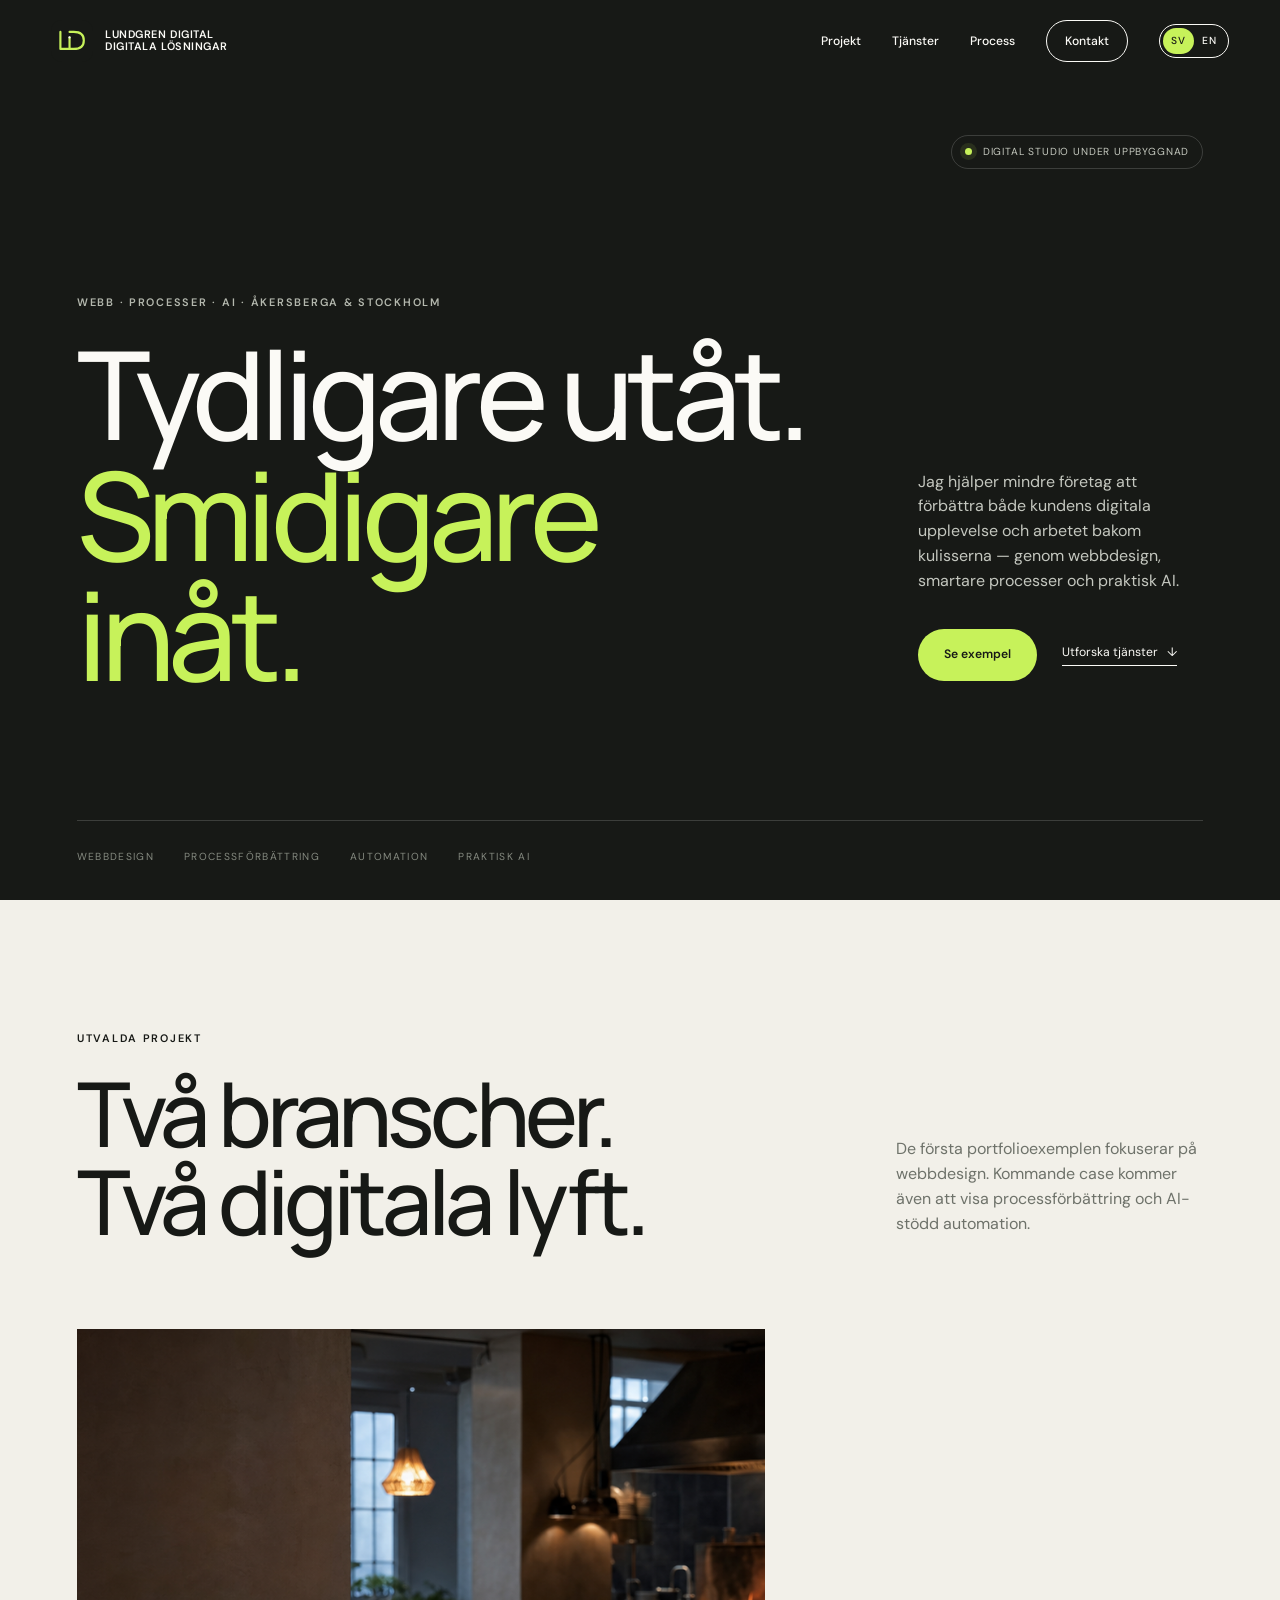
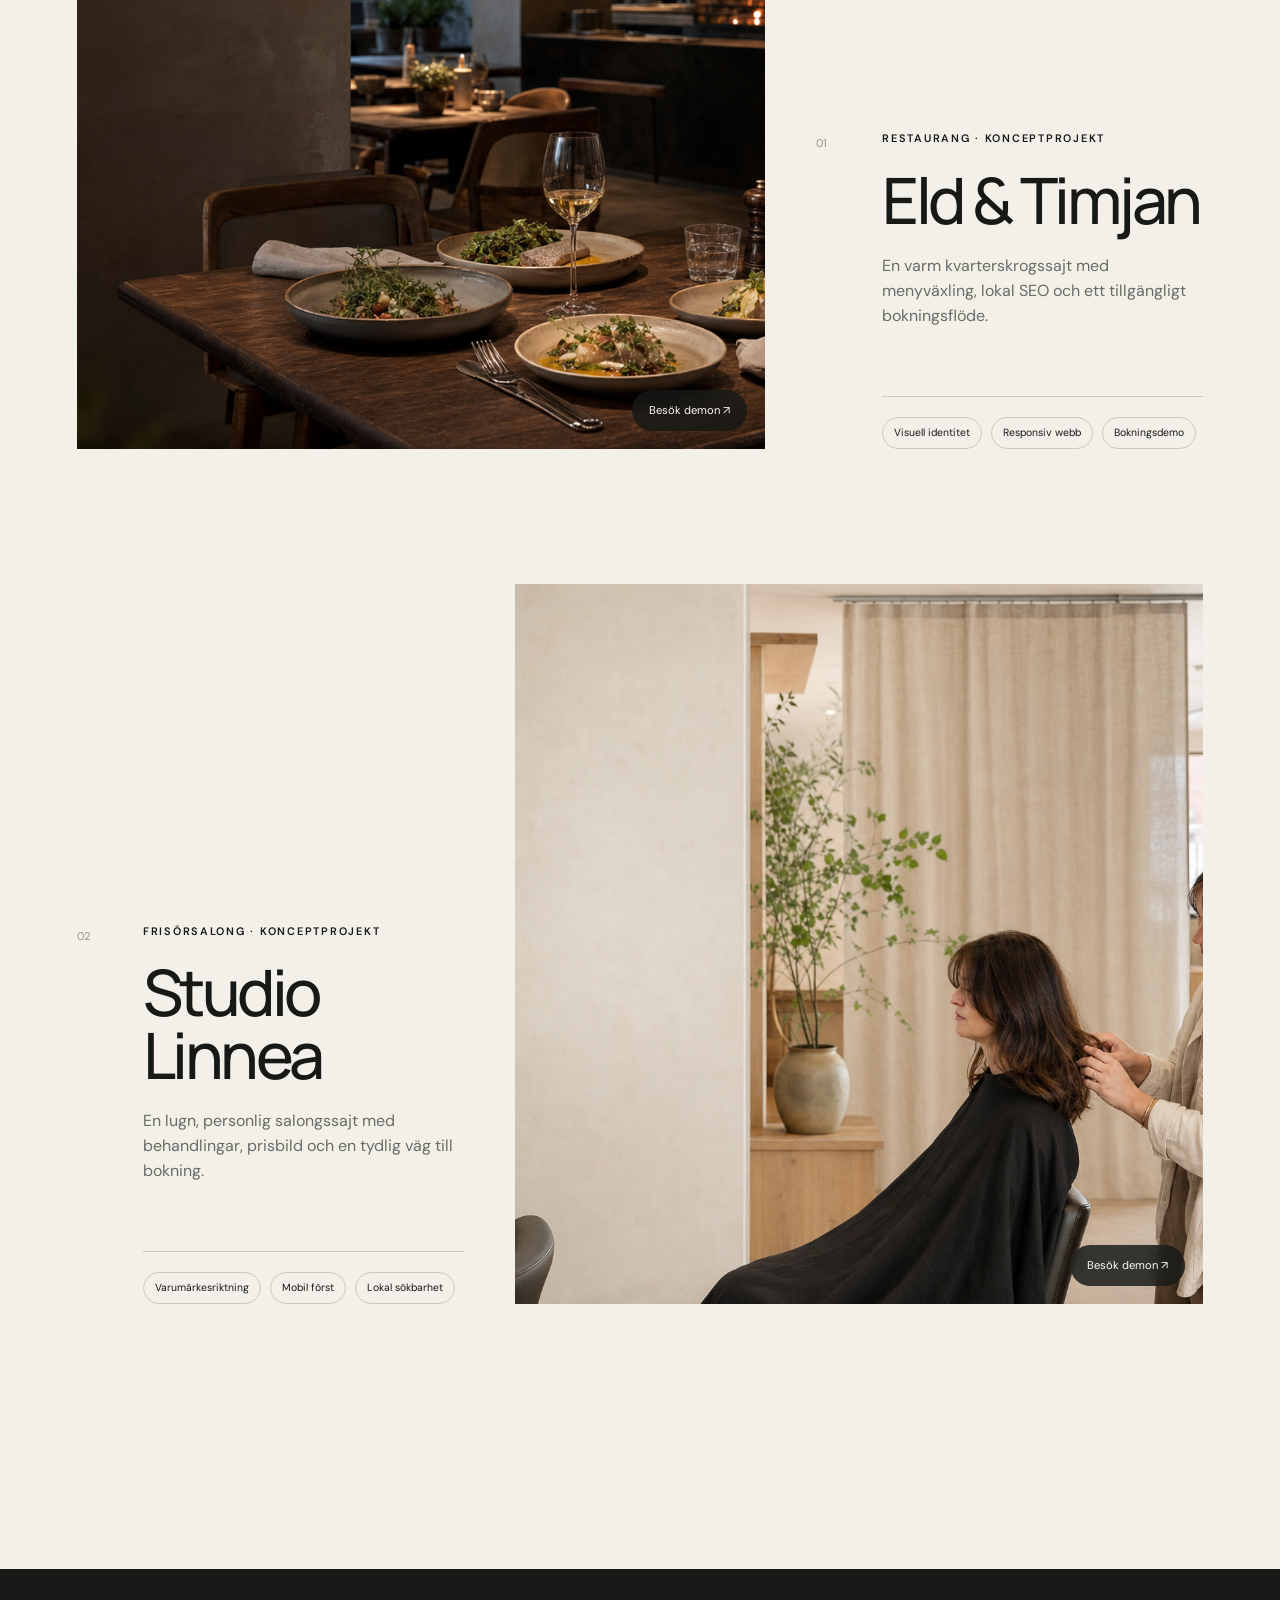
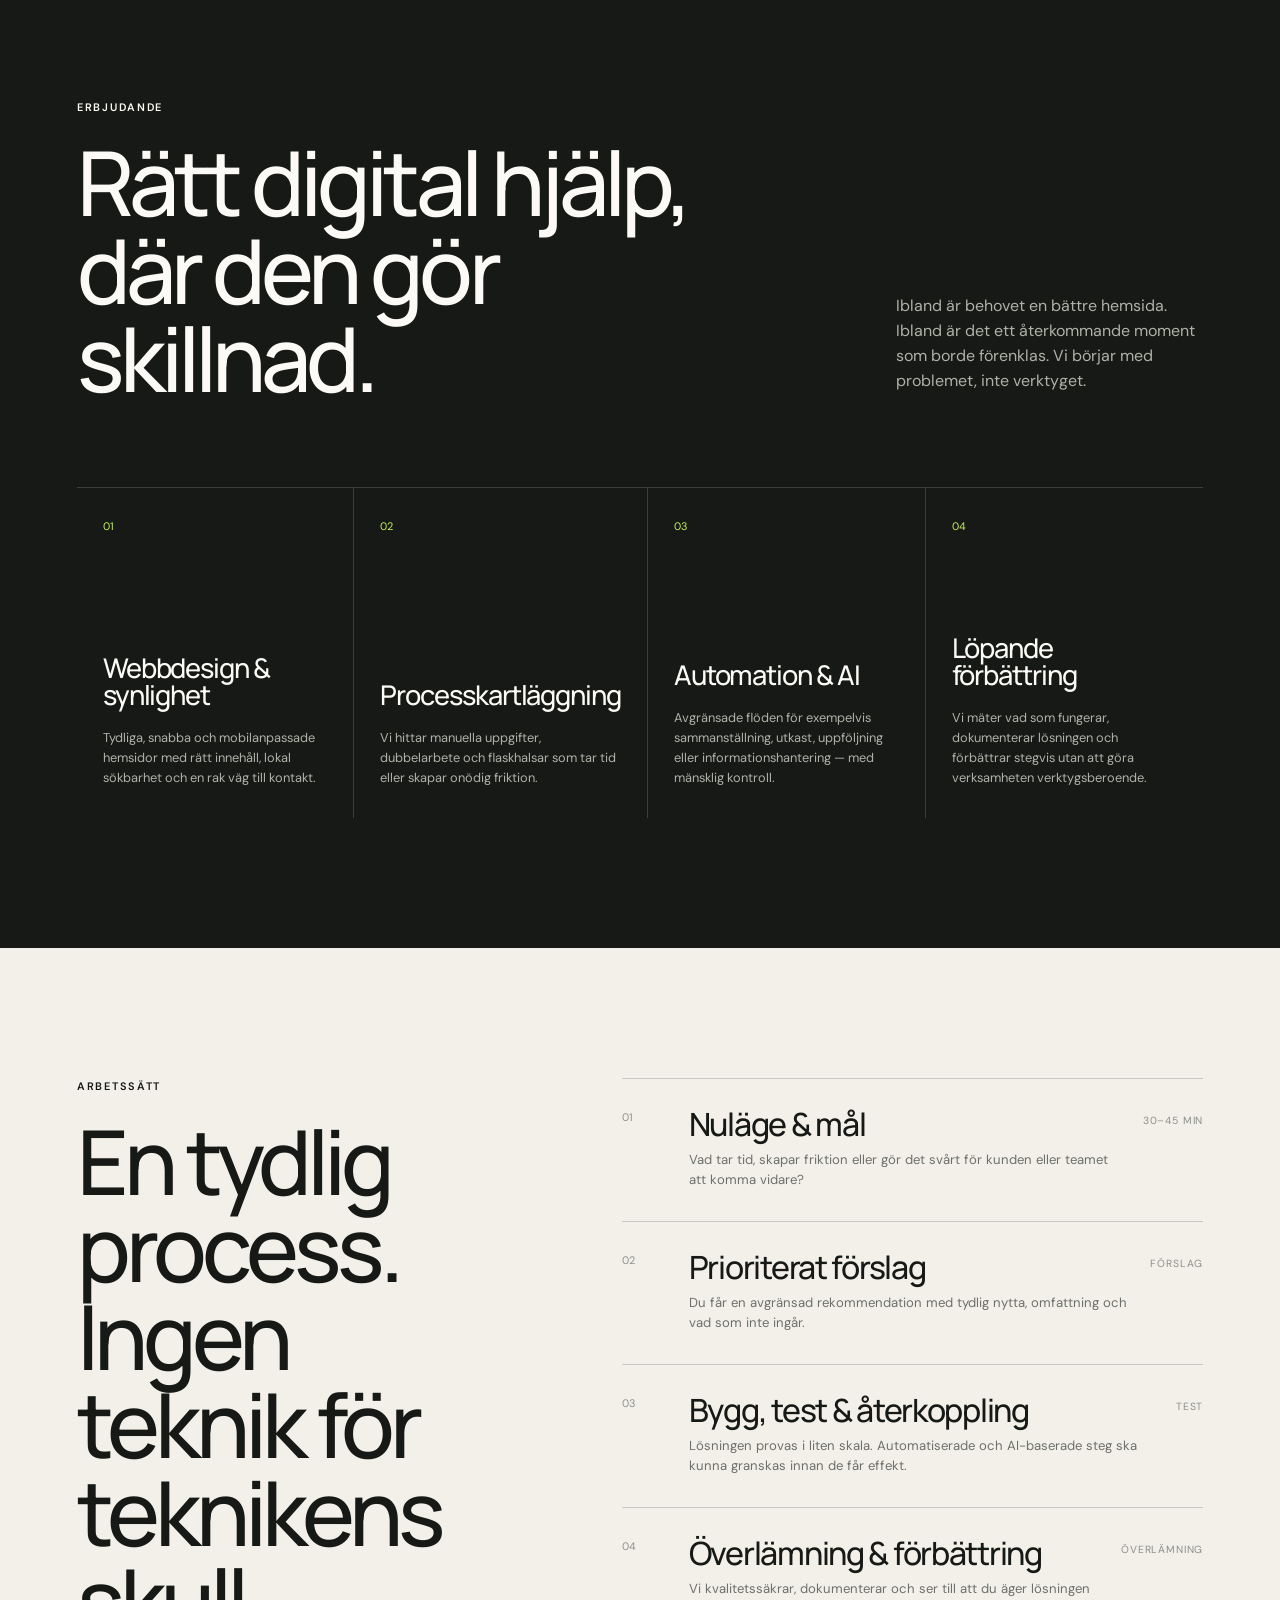
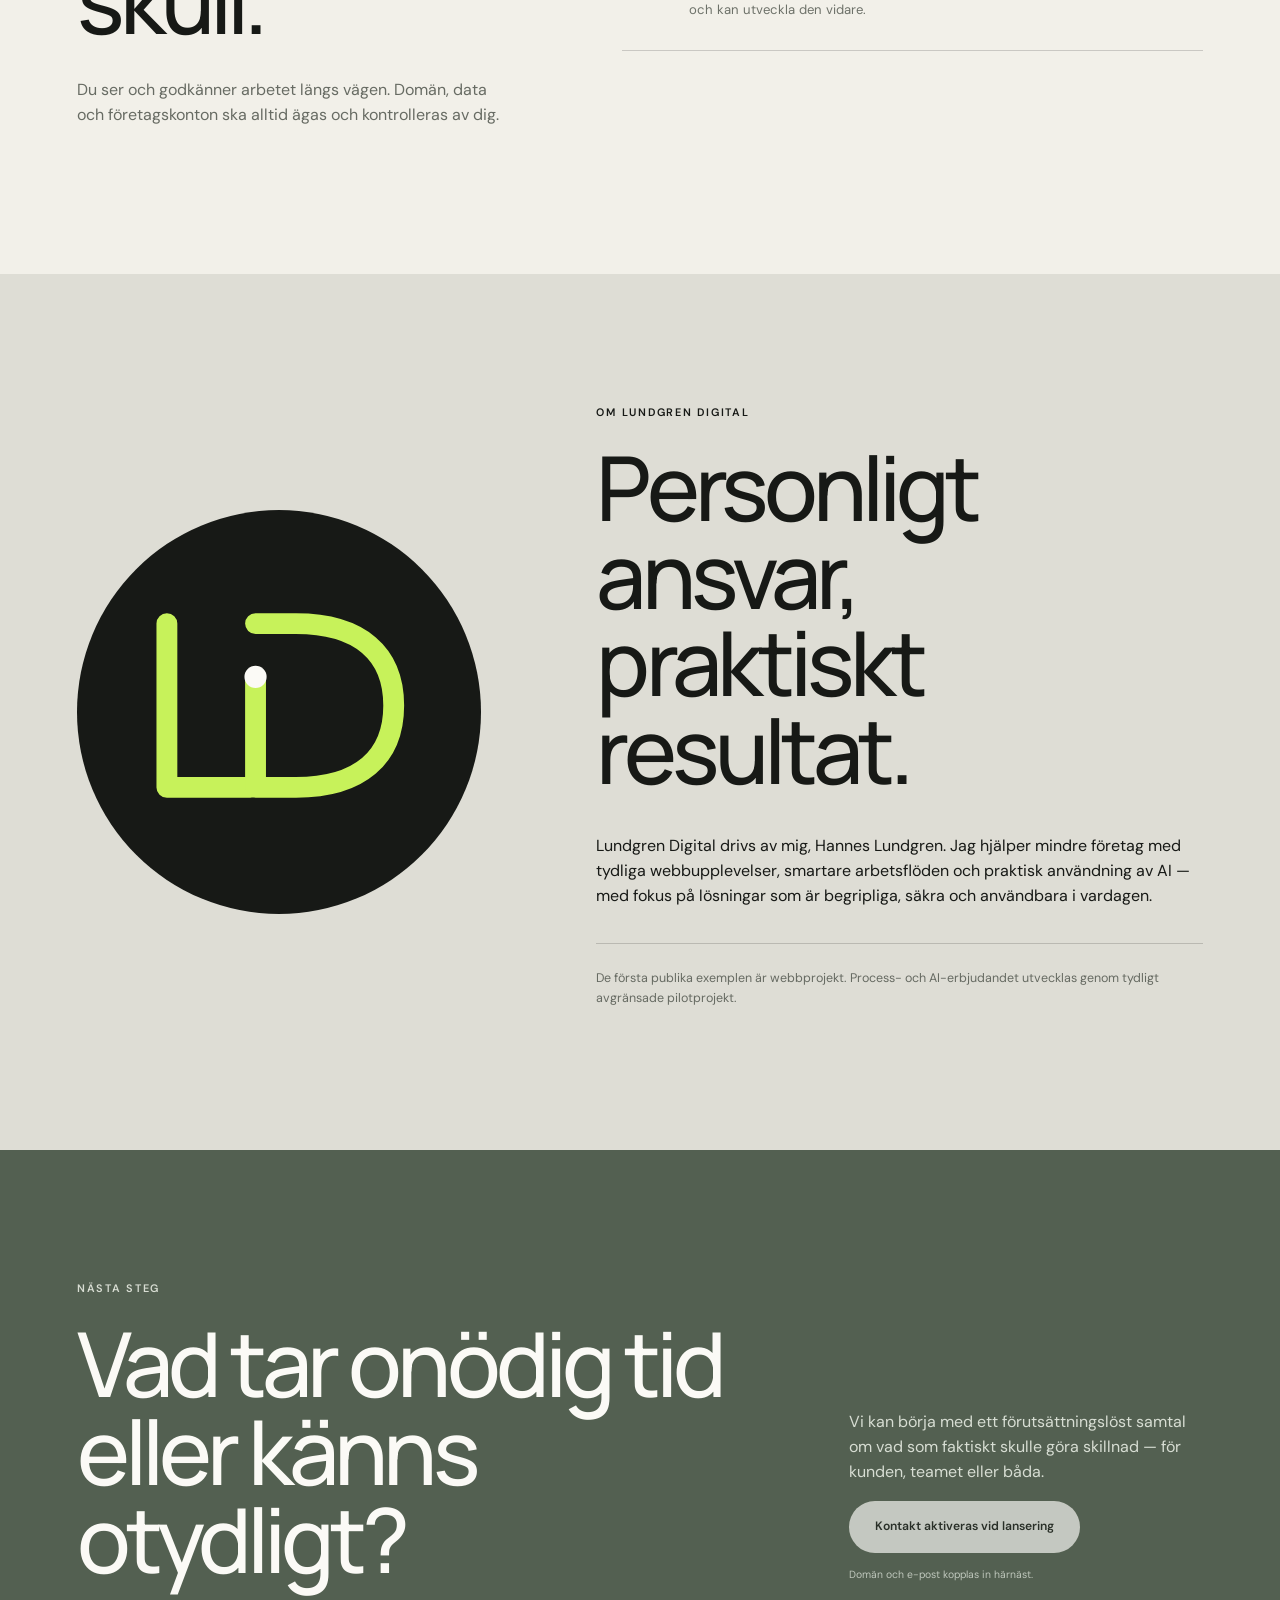
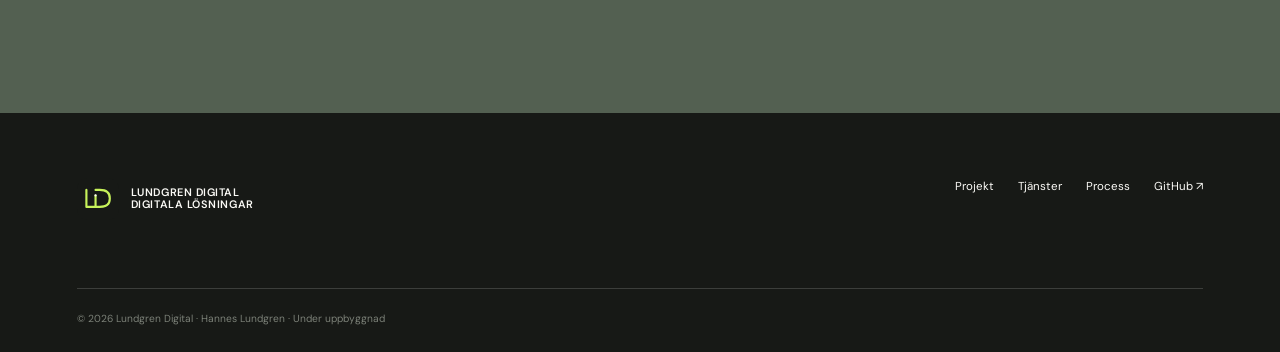
==== index.html @ 5ad7948a "Prepare portfolio for lundgrendigital.se" ====
<!doctype html>
<html lang="sv">
  <head>
    <meta charset="UTF-8" />
    <meta name="viewport" content="width=device-width, initial-scale=1.0" />
    <meta name="description" content="Lundgren Digital hjälper mindre företag med webbdesign, smartare processer och praktisk AI-automation." />
    <meta name="robots" content="noindex, nofollow" />
    <meta name="theme-color" content="#171916" />
    <meta property="og:title" content="Lundgren Digital — Webb, processer och AI" />
    <meta property="og:description" content="Webbdesign, processförbättring och praktisk AI-automation för mindre företag." />
    <meta property="og:type" content="website" />
    <meta property="og:locale" content="sv_SE" />
    <meta property="og:url" content="https://lundgrendigital.se/" />
    <link rel="canonical" href="https://lundgrendigital.se/" />
    <link rel="alternate" hreflang="sv" href="https://lundgrendigital.se/" />
    <link rel="alternate" hreflang="en" href="https://lundgrendigital.se/en/" />
    <link rel="alternate" hreflang="x-default" href="https://lundgrendigital.se/" />
    <title>Lundgren Digital — Webb, processer och AI</title>
    <link rel="icon" href="favicon.svg" type="image/svg+xml" />
    <link rel="preconnect" href="https://fonts.googleapis.com" />
    <link rel="preconnect" href="https://fonts.gstatic.com" crossorigin />
    <link href="https://fonts.googleapis.com/css2?family=DM+Sans:wght@400;500;600&family=Manrope:wght@400;500;600&display=swap" rel="stylesheet" />
    <script>document.documentElement.classList.add("js");</script>
    <link rel="stylesheet" href="styles.css" />
  </head>
  <body>
    <a class="skip-link" href="#main">Hoppa till innehåll</a>
    <header class="site-header" id="site-header">
      <a class="brand" href="#top" aria-label="Lundgren Digital, startsida"><img class="brand-mark" src="brand/final/loop-mark-badge.svg" width="42" height="42" alt="" /><span>Lundgren Digital<br />Digitala lösningar</span></a>
      <button class="nav-toggle" type="button" aria-expanded="false" aria-controls="site-nav" data-label-open="Öppna meny" data-label-close="Stäng meny"><span></span><span></span><b class="sr-only">Öppna meny</b></button>
      <nav id="site-nav" aria-label="Huvudmeny">
        <a href="#projekt">Projekt</a>
        <a href="#tjanster">Tjänster</a>
        <a href="#process">Process</a>
        <a class="nav-contact" href="#kontakt">Kontakt</a>
        <div class="lang-switch" aria-label="Välj språk"><a href="./" lang="sv" aria-current="page">SV</a><a href="en/" lang="en">EN</a></div>
      </nav>
    </header>

    <main id="main">
      <section class="hero" id="top">
        <div class="hero-status reveal"><span></span> Digital studio under uppbyggnad</div>
        <div class="hero-grid">
          <div class="hero-copy reveal">
            <p class="eyebrow">Webb · Processer · AI · Åkersberga & Stockholm</p>
            <h1>Tydligare utåt. <em>Smidigare inåt.</em></h1>
          </div>
          <div class="hero-side">
            <p>Jag hjälper mindre företag att förbättra både kundens digitala upplevelse och arbetet bakom kulisserna — genom webbdesign, smartare processer och praktisk AI.</p>
            <div><a class="button button-accent" href="#projekt">Se exempel</a><a class="text-link" href="#tjanster">Utforska tjänster <span>↓</span></a></div>
          </div>
        </div>
        <div class="hero-footer reveal"><span>Webbdesign</span><span>Processförbättring</span><span>Automation</span><span>Praktisk AI</span></div>
      </section>

      <section class="projects section" id="projekt">
        <div class="section-heading reveal">
          <div><p class="eyebrow">Utvalda projekt</p><h2>Två branscher.<br />Två digitala lyft.</h2></div>
          <p>De första portfolioexemplen fokuserar på webbdesign. Kommande case kommer även att visa processförbättring och AI-stödd automation.</p>
        </div>

        <article class="project project-featured reveal">
          <a class="project-image" href="https://hannestlundgren-dotcom.github.io/eld-och-timjan-demo/" target="_blank" rel="noreferrer" aria-label="Öppna Eld och Timjan i ny flik">
            <img src="assets/eld-och-timjan.png" width="1774" height="887" alt="Förstasidan för restaurangkonceptet Eld och Timjan" />
            <span>Besök demon ↗</span>
          </a>
          <div class="project-info">
            <span class="project-number">01</span>
            <div><p class="eyebrow">Restaurang · Konceptprojekt</p><h3>Eld & Timjan</h3><p>En varm kvarterskrogssajt med menyväxling, lokal SEO och ett tillgängligt bokningsflöde.</p></div>
            <ul><li>Visuell identitet</li><li>Responsiv webb</li><li>Bokningsdemo</li></ul>
          </div>
        </article>

        <article class="project reveal">
          <div class="project-info">
            <span class="project-number">02</span>
            <div><p class="eyebrow">Frisörsalong · Konceptprojekt</p><h3>Studio Linnea</h3><p>En lugn, personlig salongssajt med behandlingar, prisbild och en tydlig väg till bokning.</p></div>
            <ul><li>Varumärkesriktning</li><li>Mobil först</li><li>Lokal sökbarhet</li></ul>
          </div>
          <a class="project-image" href="https://hannestlundgren-dotcom.github.io/studio-linnea-demo/" target="_blank" rel="noreferrer" aria-label="Öppna Studio Linnea i ny flik">
            <img src="assets/studio-linnea.png" width="1536" height="1024" alt="Förstasidan för salongskonceptet Studio Linnea" />
            <span>Besök demon ↗</span>
          </a>
        </article>
      </section>

      <section class="services section" id="tjanster">
        <div class="section-heading light reveal">
          <div><p class="eyebrow">Erbjudande</p><h2>Rätt digital hjälp,<br />där den gör skillnad.</h2></div>
          <p>Ibland är behovet en bättre hemsida. Ibland är det ett återkommande moment som borde förenklas. Vi börjar med problemet, inte verktyget.</p>
        </div>
        <div class="service-grid">
          <article class="reveal"><span>01</span><h3>Webbdesign & synlighet</h3><p>Tydliga, snabba och mobilanpassade hemsidor med rätt innehåll, lokal sökbarhet och en rak väg till kontakt.</p></article>
          <article class="reveal"><span>02</span><h3>Processkartläggning</h3><p>Vi hittar manuella uppgifter, dubbelarbete och flaskhalsar som tar tid eller skapar onödig friktion.</p></article>
          <article class="reveal"><span>03</span><h3>Automation & AI</h3><p>Avgränsade flöden för exempelvis sammanställning, utkast, uppföljning eller informationshantering — med mänsklig kontroll.</p></article>
          <article class="reveal"><span>04</span><h3>Löpande förbättring</h3><p>Vi mäter vad som fungerar, dokumenterar lösningen och förbättrar stegvis utan att göra verksamheten verktygsberoende.</p></article>
        </div>
      </section>

      <section class="process section" id="process">
        <div class="process-intro reveal"><p class="eyebrow">Arbetssätt</p><h2>En tydlig process.<br />Ingen teknik för teknikens skull.</h2><p>Du ser och godkänner arbetet längs vägen. Domän, data och företagskonton ska alltid ägas och kontrolleras av dig.</p></div>
        <ol class="process-list">
          <li class="reveal"><span>01</span><div><h3>Nuläge & mål</h3><p>Vad tar tid, skapar friktion eller gör det svårt för kunden eller teamet att komma vidare?</p></div><small>30–45 min</small></li>
          <li class="reveal"><span>02</span><div><h3>Prioriterat förslag</h3><p>Du får en avgränsad rekommendation med tydlig nytta, omfattning och vad som inte ingår.</p></div><small>Förslag</small></li>
          <li class="reveal"><span>03</span><div><h3>Bygg, test & återkoppling</h3><p>Lösningen provas i liten skala. Automatiserade och AI-baserade steg ska kunna granskas innan de får effekt.</p></div><small>Test</small></li>
          <li class="reveal"><span>04</span><div><h3>Överlämning & förbättring</h3><p>Vi kvalitetssäkrar, dokumenterar och ser till att du äger lösningen och kan utveckla den vidare.</p></div><small>Överlämning</small></li>
        </ol>
      </section>

      <section class="about section">
        <div class="about-mark reveal" aria-hidden="true"><img src="brand/final/loop-mark-light.svg" alt="" /></div>
        <div class="about-copy reveal"><p class="eyebrow">Om Lundgren Digital</p><h2>Personligt ansvar,<br />praktiskt resultat.</h2><p>Lundgren Digital drivs av mig, Hannes Lundgren. Jag hjälper mindre företag med tydliga webbupplevelser, smartare arbetsflöden och praktisk användning av AI — med fokus på lösningar som är begripliga, säkra och användbara i vardagen.</p><p class="about-note">De första publika exemplen är webbprojekt. Process- och AI-erbjudandet utvecklas genom tydligt avgränsade pilotprojekt.</p></div>
      </section>

      <section class="contact section" id="kontakt">
        <p class="eyebrow reveal">Nästa steg</p>
        <div class="contact-grid reveal">
          <h2>Vad tar onödig tid<br />eller känns otydligt?</h2>
          <div><p>Vi kan börja med ett förutsättningslöst samtal om vad som faktiskt skulle göra skillnad — för kunden, teamet eller båda.</p><button class="button button-light" type="button" disabled>Kontakt aktiveras vid lansering</button><small>Domän och e-post kopplas in härnäst.</small></div>
        </div>
      </section>
    </main>

    <footer>
      <a class="brand footer-brand" href="#top"><img class="brand-mark" src="brand/final/loop-mark-badge.svg" width="42" height="42" alt="" /><span>Lundgren Digital<br />Digitala lösningar</span></a>
      <div><a href="#projekt">Projekt</a><a href="#tjanster">Tjänster</a><a href="#process">Process</a><a href="https://github.com/hannestlundgren-dotcom" target="_blank" rel="noreferrer">GitHub ↗</a></div>
      <small>© <span id="year"></span> Lundgren Digital · Hannes Lundgren · Under uppbyggnad</small>
    </footer>

    <script src="script.js"></script>
  </body>
</html>
---- styles.css ----
:root {
  --ink: #171916;
  --paper: #f2f0e9;
  --white: #fbfaf6;
  --muted: #c7c7bd;
  --accent: #c7f25a;
  --line-dark: rgba(255,255,255,.16);
  --line-light: rgba(23,25,22,.18);
  --sans: "Manrope", Arial, sans-serif;
  --body: "DM Sans", Arial, sans-serif;
}

* { box-sizing: border-box; }
html { scroll-behavior: smooth; }
body { margin: 0; color: var(--ink); background: var(--paper); font-family: var(--body); line-height: 1.55; }
a { color: inherit; text-decoration: none; }
button { color: inherit; font: inherit; }
img { display: block; width: 100%; }
h1, h2, h3, p { margin-top: 0; }
h1, h2, h3 { font-family: var(--sans); font-weight: 500; letter-spacing: -.055em; line-height: .98; }
h2 { font-size: clamp(3.7rem, 7vw, 7.2rem); }
:focus-visible { outline: 3px solid var(--accent); outline-offset: 4px; }
.sr-only { position: absolute; width: 1px; height: 1px; clip: rect(0,0,0,0); overflow: hidden; white-space: nowrap; }
.skip-link { position: fixed; z-index: 100; top: 10px; left: 10px; padding: 10px 14px; color: var(--ink); background: var(--accent); transform: translateY(-160%); }
.skip-link:focus { transform: translateY(0); }
.section { padding: 130px 6vw; }
.eyebrow { margin-bottom: 22px; font-size: .68rem; font-weight: 600; letter-spacing: .16em; text-transform: uppercase; }

.site-header { position: fixed; z-index: 50; inset: 0 0 auto; min-height: 82px; padding: 0 4vw; display: flex; align-items: center; justify-content: space-between; color: var(--white); transition: min-height .3s, background .3s, border .3s; }
.site-header.scrolled { min-height: 66px; color: var(--ink); background: rgba(242,240,233,.94); border-bottom: 1px solid var(--line-light); backdrop-filter: blur(14px); }
.brand { display: flex; align-items: center; gap: 12px; line-height: 1.1; }
.brand-mark { width: 42px; height: 42px; flex: 0 0 42px; }
.brand span { font-size: .68rem; font-weight: 600; letter-spacing: .05em; text-transform: uppercase; }
nav { display: flex; align-items: center; gap: 31px; font-size: .76rem; font-weight: 500; }
nav a { position: relative; }
nav a:not(.nav-contact)::after { content: ""; position: absolute; left: 0; right: 100%; bottom: -5px; height: 1px; background: currentColor; transition: right .2s; }
nav a:hover::after { right: 0; }
.nav-contact { padding: 11px 18px; border: 1px solid currentColor; border-radius: 100px; }
.lang-switch { display: flex; padding: 3px; border: 1px solid currentColor; border-radius: 100px; font-size: .64rem; letter-spacing: .08em; }
.lang-switch a { min-width: 31px; padding: 5px 7px; border-radius: 100px; text-align: center; }
.lang-switch a::after { display: none; }
.lang-switch a[aria-current="page"] { color: var(--ink); background: var(--accent); }
.nav-toggle { display: none; padding: 10px; border: 0; background: none; }
.nav-toggle span { display: block; width: 24px; height: 1px; margin: 6px 0; background: currentColor; }
.button { min-height: 52px; padding: 0 25px; display: inline-flex; align-items: center; justify-content: center; border: 1px solid transparent; border-radius: 100px; font-size: .76rem; font-weight: 600; cursor: pointer; transition: transform .2s, background .2s; }
.button:hover:not(:disabled) { transform: translateY(-2px); }
.button:disabled { cursor: not-allowed; opacity: .68; }
.button-accent { color: var(--ink); background: var(--accent); }
.button-light { color: var(--ink); background: var(--white); }
.text-link { display: inline-flex; align-items: center; gap: 9px; padding-bottom: 4px; border-bottom: 1px solid currentColor; font-size: .76rem; }

.hero { min-height: 100svh; padding: 135px 6vw 35px; display: flex; flex-direction: column; justify-content: space-between; color: var(--white); background: var(--ink); }
.hero-status { align-self: flex-end; padding: 8px 13px; border: 1px solid var(--line-dark); border-radius: 100px; color: #c4c8be; font-size: .64rem; letter-spacing: .08em; text-transform: uppercase; }
.hero-status span { width: 7px; height: 7px; margin-right: 7px; display: inline-block; border-radius: 50%; background: var(--accent); box-shadow: 0 0 0 5px rgba(199,242,90,.1); }
.hero-grid { display: grid; grid-template-columns: 1.45fr .55fr; gap: 7vw; align-items: end; }
.hero .eyebrow { color: #b4b8ae; }
.hero h1 { max-width: 1200px; margin: 0; font-size: clamp(4.7rem, 9.6vw, 10.5rem); }
.hero h1 em { color: var(--accent); font-style: normal; }
.hero-side { padding-bottom: 14px; }
.hero-side > p { margin-bottom: 35px; color: #c4c7bf; font-size: 1rem; }
.hero-side > div { display: flex; align-items: center; gap: 25px; }
.hero-footer { padding-top: 28px; display: flex; gap: 30px; border-top: 1px solid var(--line-dark); color: #858a80; font-size: .64rem; letter-spacing: .13em; text-transform: uppercase; }

.section-heading { margin-bottom: 85px; display: grid; grid-template-columns: 1.4fr .6fr; gap: 8vw; align-items: end; }
.section-heading h2 { margin: 0; }
.section-heading > p { max-width: 500px; margin-bottom: 8px; color: #6e726a; }
.project { margin-bottom: 135px; display: grid; grid-template-columns: .72fr 1.28fr; gap: 4vw; align-items: end; }
.project-featured { grid-template-columns: 1.28fr .72fr; }
.project-image { position: relative; height: min(57vw, 720px); overflow: hidden; background: #ddd9cf; }
.project-image img { height: 100%; object-fit: cover; transition: transform .7s cubic-bezier(.2,.8,.2,1); }
.project-image:hover img { transform: scale(1.025); }
.project-image > span { position: absolute; right: 18px; bottom: 18px; padding: 12px 17px; border-radius: 100px; color: var(--white); background: rgba(23,25,22,.82); backdrop-filter: blur(8px); font-size: .7rem; }
.project-info { display: grid; grid-template-columns: 42px 1fr; gap: 24px; }
.project-number { padding-top: 5px; color: #92958e; font-size: .7rem; }
.project-info h3 { margin: 0 0 22px; font-size: clamp(3rem, 5vw, 5.5rem); }
.project-info div > p:last-child { max-width: 500px; color: #686c64; }
.project-info ul { grid-column: 2; margin: 28px 0 0; padding: 20px 0 0; display: flex; flex-wrap: wrap; gap: 9px; border-top: 1px solid var(--line-light); list-style: none; }
.project-info li { padding: 7px 11px; border: 1px solid var(--line-light); border-radius: 100px; font-size: .65rem; }

.services { color: var(--white); background: var(--ink); }
.section-heading.light > p { color: #aeb2a8; }
.service-grid { display: grid; grid-template-columns: repeat(4, 1fr); border-top: 1px solid var(--line-dark); }
.service-grid article { min-height: 330px; padding: 30px 26px; display: flex; flex-direction: column; border-right: 1px solid var(--line-dark); }
.service-grid article:last-child { border-right: 0; }
.service-grid span { color: var(--accent); font-size: .68rem; }
.service-grid h3 { margin: auto 0 20px; font-size: 1.7rem; letter-spacing: -.04em; }
.service-grid p { margin: 0; color: #aeb2a8; font-size: .8rem; }

.process { display: grid; grid-template-columns: .85fr 1.15fr; gap: 9vw; }
.process-intro { position: sticky; top: 110px; align-self: start; }
.process-intro h2 { margin-bottom: 35px; }
.process-intro > p:last-child { max-width: 500px; color: #676b63; }
.process-list { margin: 0; padding: 0; list-style: none; }
.process-list li { padding: 30px 0; display: grid; grid-template-columns: 45px 1fr auto; gap: 22px; border-top: 1px solid var(--line-light); }
.process-list li:last-child { border-bottom: 1px solid var(--line-light); }
.process-list > li > span { color: #8d9189; font-size: .68rem; }
.process-list h3 { margin-bottom: 10px; font-size: 2rem; letter-spacing: -.04em; }
.process-list p { max-width: 520px; margin: 0; color: #6d7169; font-size: .82rem; }
.process-list small { padding-top: 4px; color: #8c9088; font-size: .65rem; letter-spacing: .08em; text-transform: uppercase; }

.about { display: grid; grid-template-columns: .8fr 1.2fr; gap: 9vw; align-items: center; background: #deddd5; }
.about-mark { aspect-ratio: 1; display: grid; place-items: center; overflow: hidden; border-radius: 50%; background: var(--ink); }
.about-mark img { width: 72%; }
.about-copy h2 { margin-bottom: 40px; }
.about-copy > p:not(.eyebrow) { max-width: 630px; font-size: 1rem; }
.about-note { margin-top: 35px; padding-top: 25px; border-top: 1px solid var(--line-light); color: #666a62; font-size: .78rem !important; }

.contact { color: var(--white); background: #536051; }
.contact .eyebrow { color: #d8ddd3; }
.contact-grid { display: grid; grid-template-columns: 1.3fr .7fr; gap: 9vw; align-items: end; }
.contact-grid h2 { margin: 0; }
.contact-grid p { color: #d7ddd3; }
.contact-grid small { margin-top: 14px; display: block; color: #bfc7bc; font-size: .65rem; }

footer { padding: 65px 6vw 25px; display: grid; grid-template-columns: 1fr auto; gap: 30px; color: var(--white); background: var(--ink); }
footer > div { display: flex; gap: 24px; font-size: .72rem; }
footer > small { grid-column: 1 / -1; margin-top: 38px; padding-top: 22px; border-top: 1px solid var(--line-dark); color: #7c8178; font-size: .64rem; }

.js .reveal { opacity: 0; transform: translateY(24px); transition: opacity .75s ease, transform .75s ease; }
.js .reveal.visible { opacity: 1; transform: translateY(0); }

@media (max-width: 960px) {
  .site-header { min-height: 72px; }
  .nav-toggle { display: block; z-index: 2; }
  nav { position: fixed; inset: 0; padding: 110px 7vw; display: none; flex-direction: column; align-items: flex-start; gap: 27px; color: var(--white); background: var(--ink); font-family: var(--sans); font-size: 2.5rem; }
  nav.open { display: flex; }
  .lang-switch { margin-top: 6px; font-family: var(--body); font-size: .72rem; }
  .lang-switch a { min-width: 42px; padding: 8px 10px; }
  .site-header.menu-open { color: var(--white); }
  .section { padding: 95px 6vw; }
  .hero-grid, .section-heading, .process, .about, .contact-grid { grid-template-columns: 1fr; }
  .hero-grid { gap: 55px; }
  .hero-side { max-width: 620px; }
  .section-heading { gap: 40px; }
  .project, .project-featured { grid-template-columns: 1fr; gap: 45px; }
  .project .project-info { order: 2; }
  .project .project-image { order: 1; }
  .project-image { height: 70vw; }
  .service-grid { grid-template-columns: 1fr 1fr; }
  .service-grid article:nth-child(2) { border-right: 0; }
  .service-grid article:nth-child(-n+2) { border-bottom: 1px solid var(--line-dark); }
  .process-intro { position: static; }
  .about-mark { max-width: 600px; }
}

@media (max-width: 600px) {
  .brand span { font-size: .6rem; }
  .hero { min-height: auto; padding: 120px 6vw 30px; gap: 45px; }
  .hero-status { align-self: flex-start; }
  .hero h1 { font-size: clamp(3.8rem, 17vw, 5.7rem); }
  .hero-side > div { align-items: flex-start; flex-direction: column; }
  .hero-footer { gap: 12px 20px; flex-wrap: wrap; }
  .section-heading { margin-bottom: 55px; }
  .project { margin-bottom: 90px; }
  .project-image { height: 95vw; }
  .project-info { grid-template-columns: 30px 1fr; gap: 14px; }
  .service-grid { grid-template-columns: 1fr; }
  .service-grid article { min-height: 250px; border-right: 0; border-bottom: 1px solid var(--line-dark); }
  .service-grid article:last-child { border-bottom: 0; }
  .process-list li { grid-template-columns: 35px 1fr; }
  .process-list small { grid-column: 2; }
  .about { gap: 60px; }
  footer { grid-template-columns: 1fr; }
  footer > div { flex-wrap: wrap; }
  footer > small { grid-column: 1; }
}

@media (prefers-reduced-motion: reduce) {
  html { scroll-behavior: auto; }
  *, *::before, *::after { animation-duration: .01ms !important; transition-duration: .01ms !important; }
  .js .reveal { opacity: 1; transform: none; }
}

@media (hover: none) {
  .button:hover { transform: none; }
  .project-image:hover img { transform: none; }
}
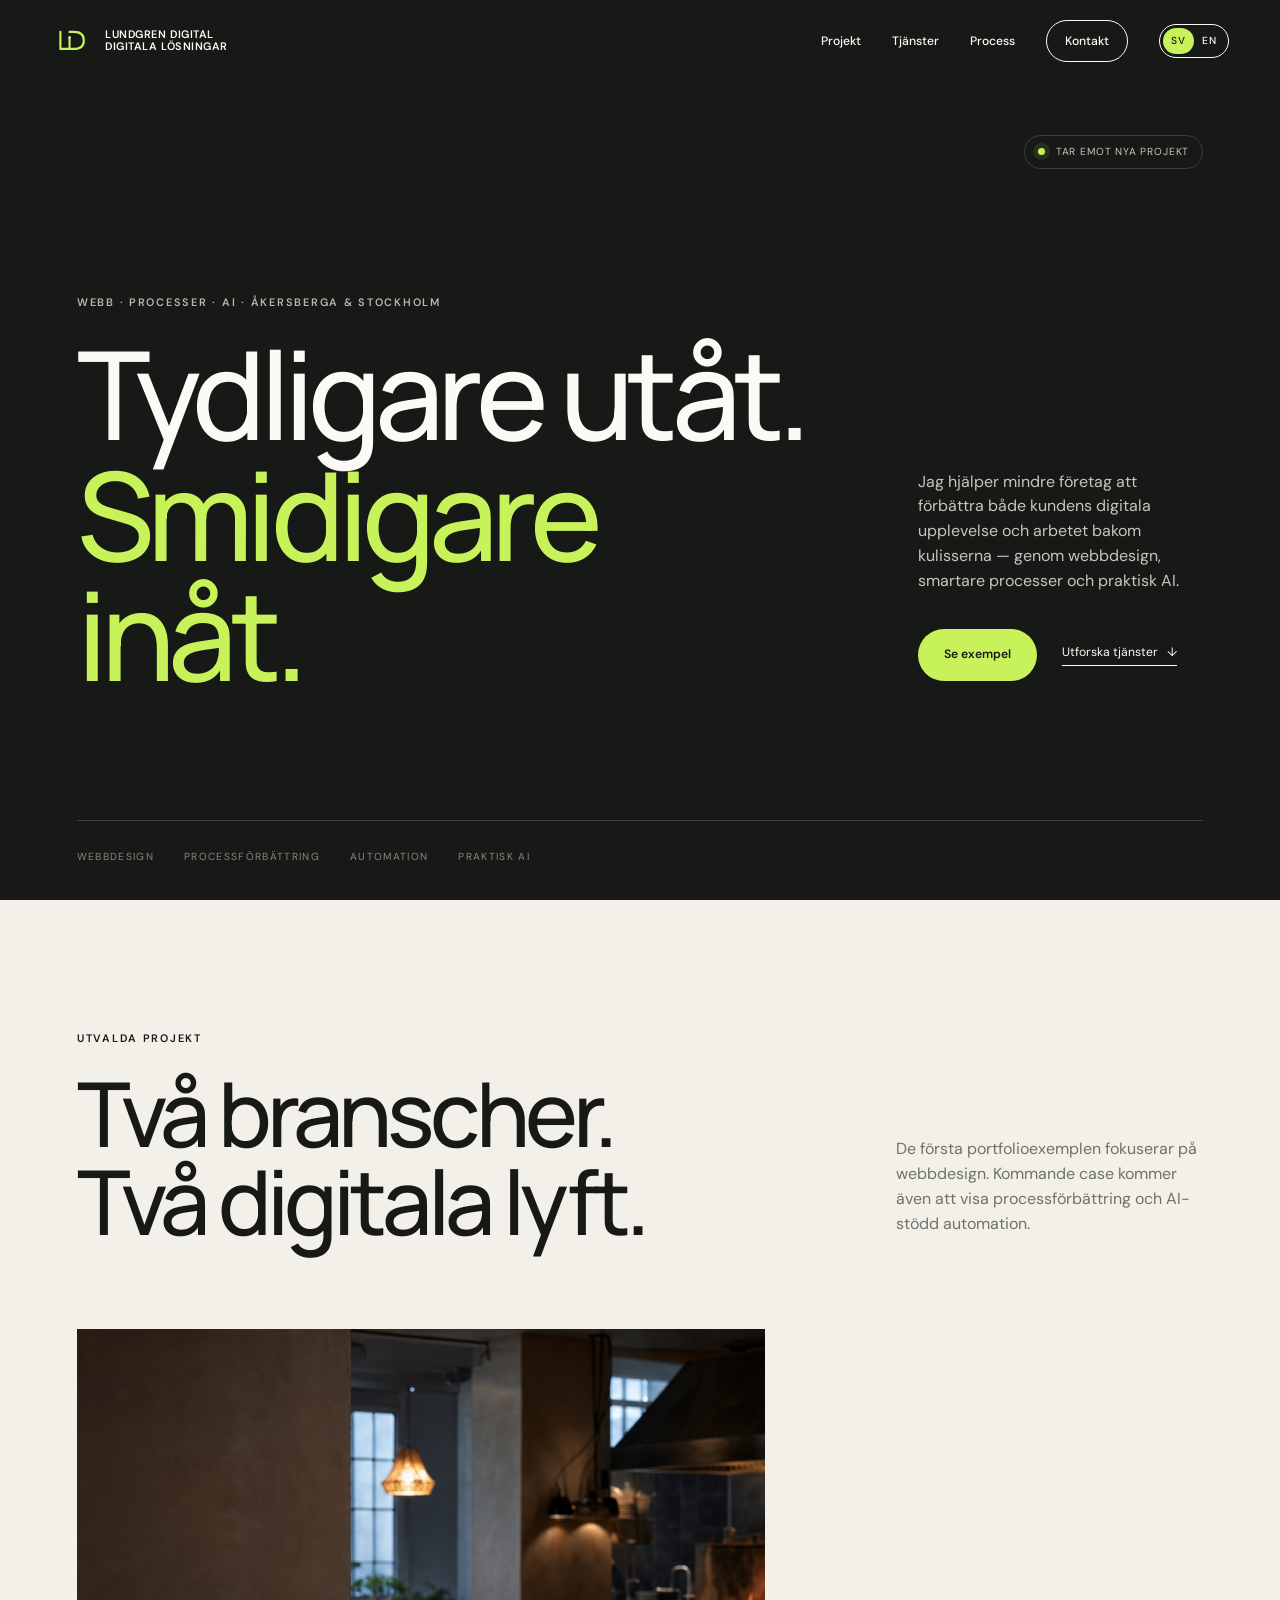
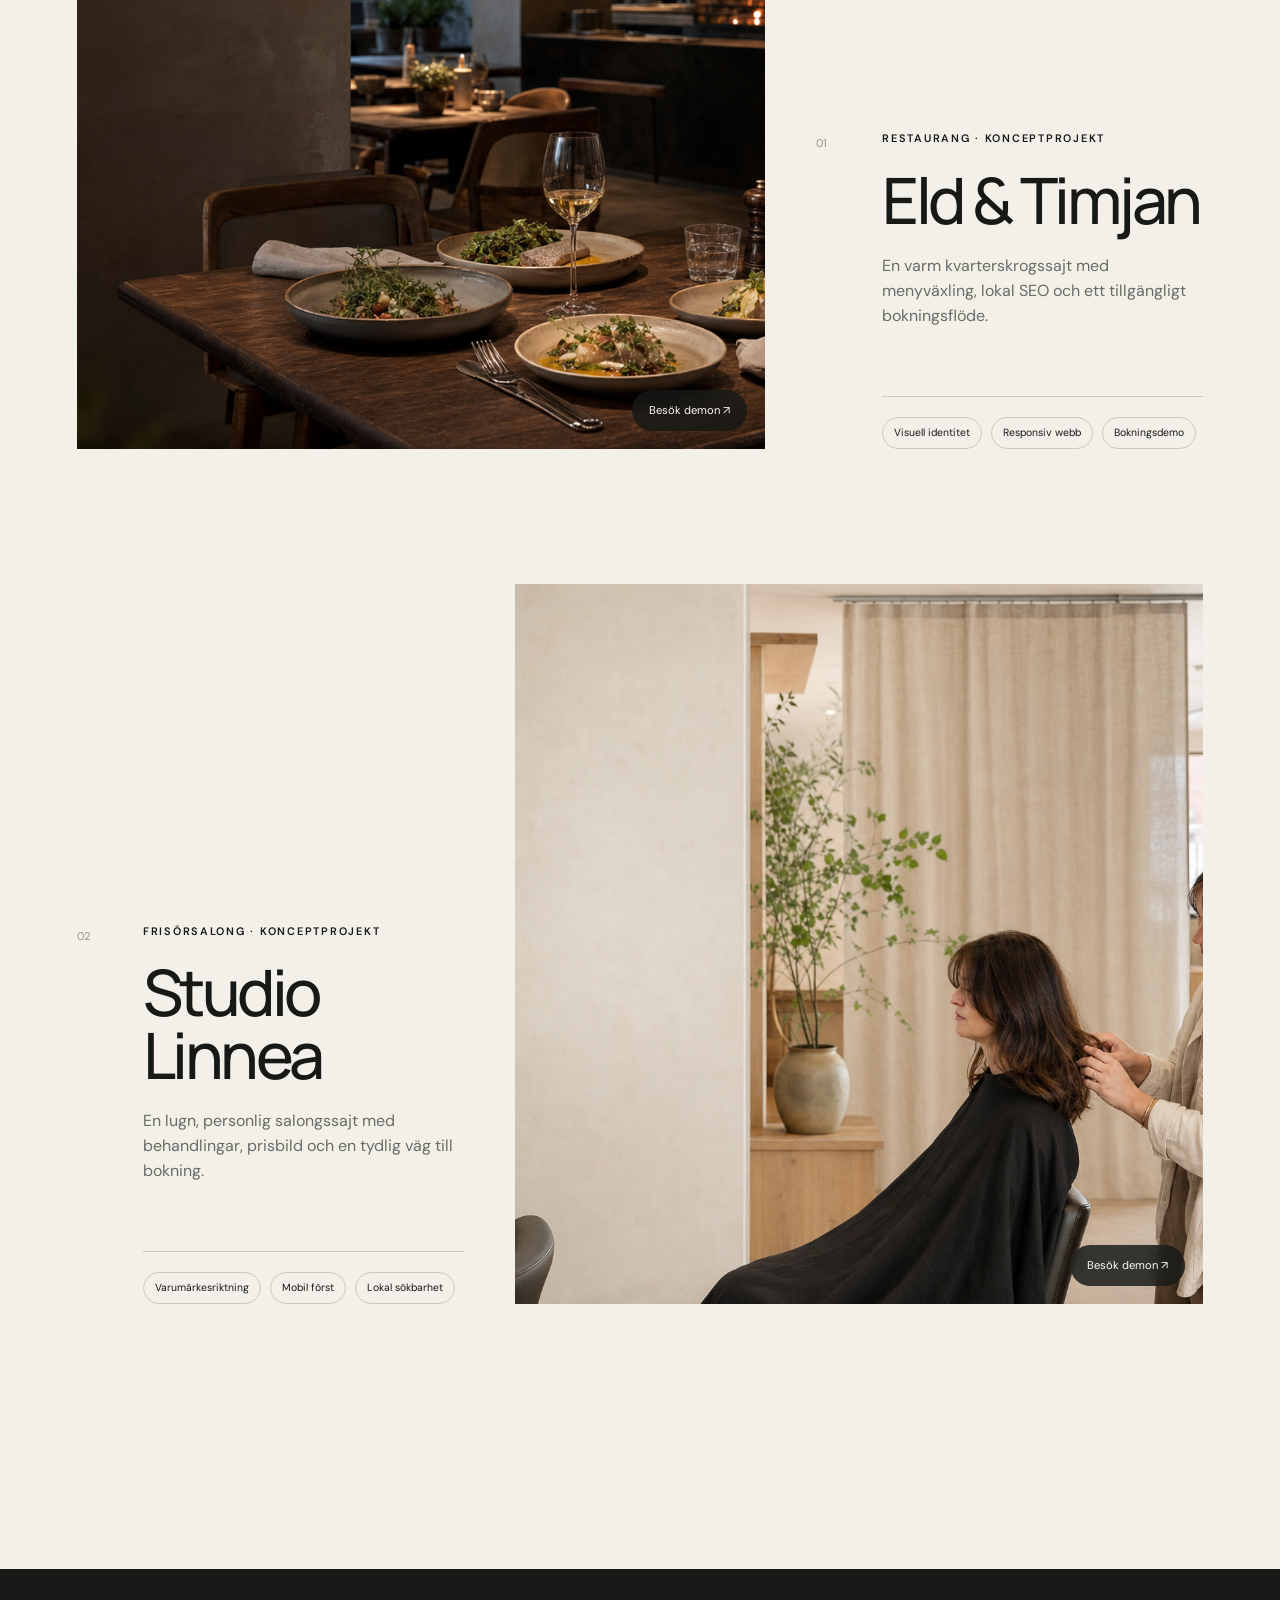
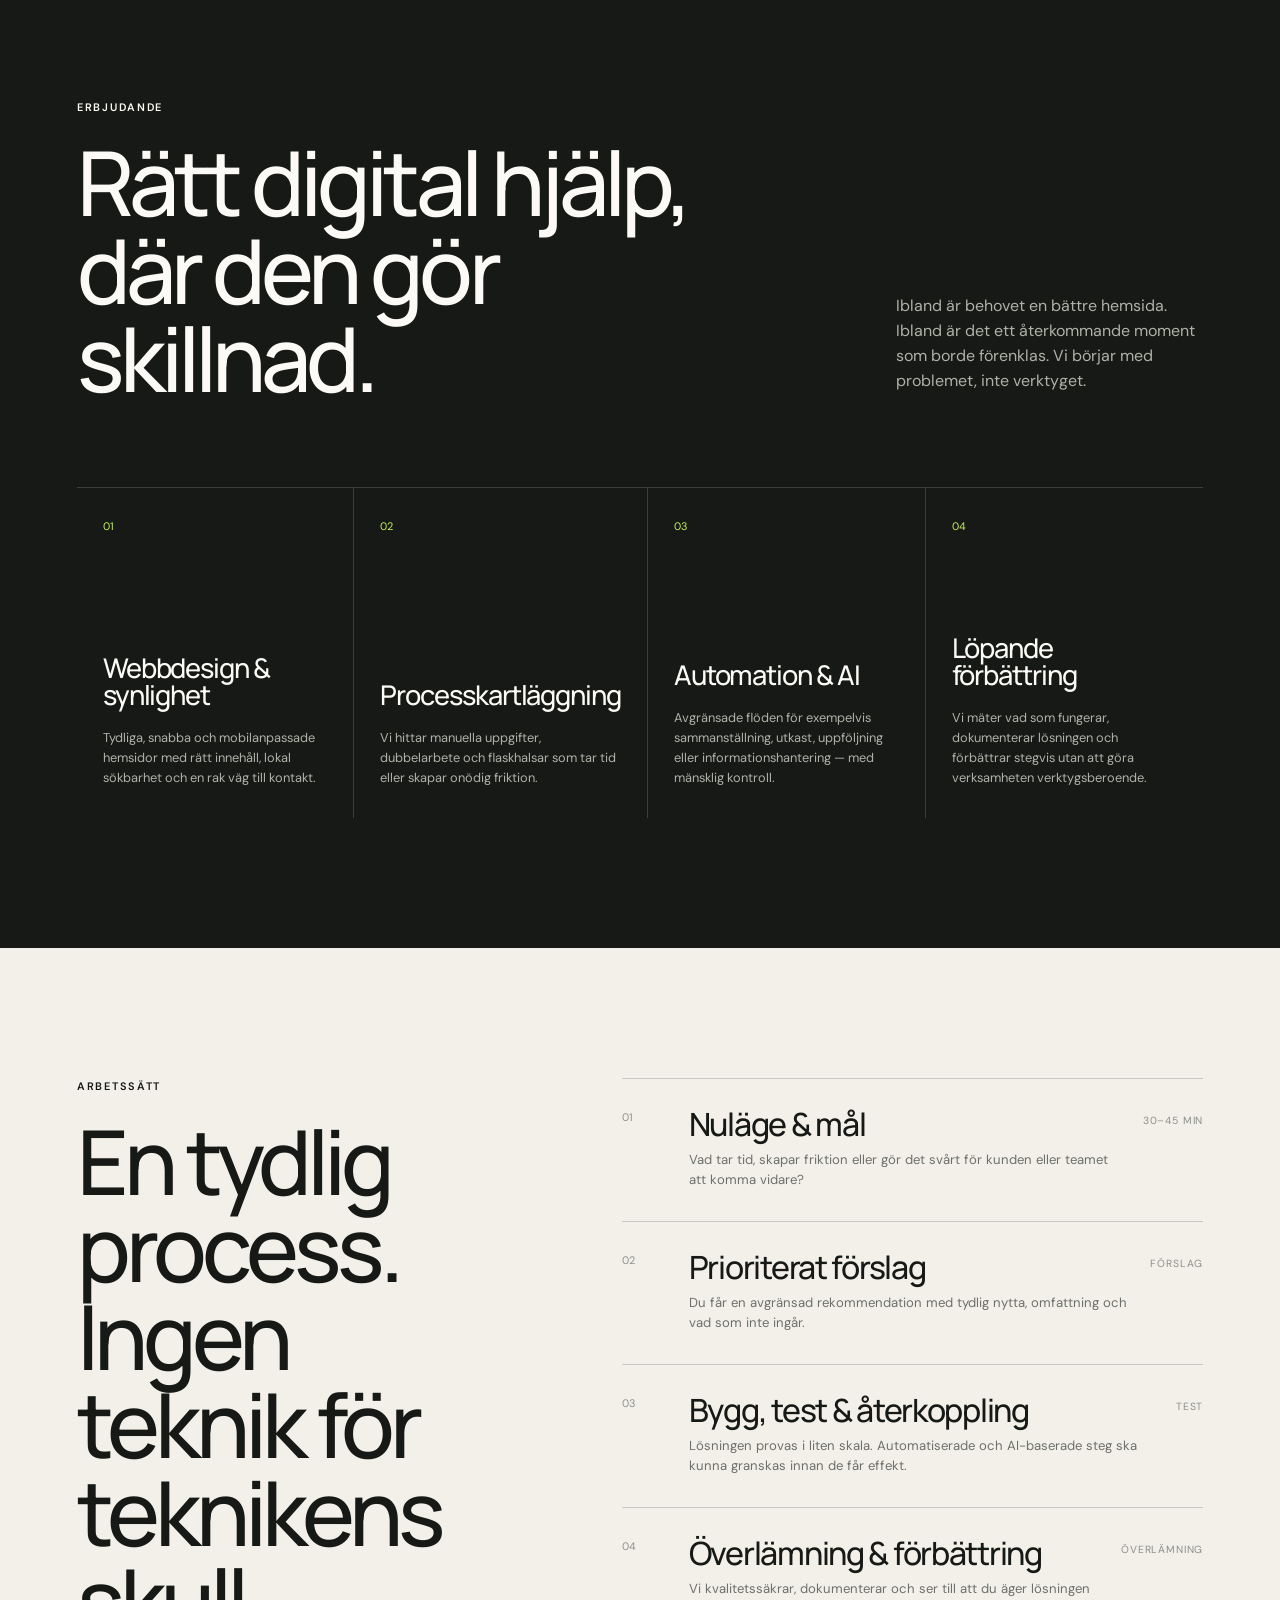
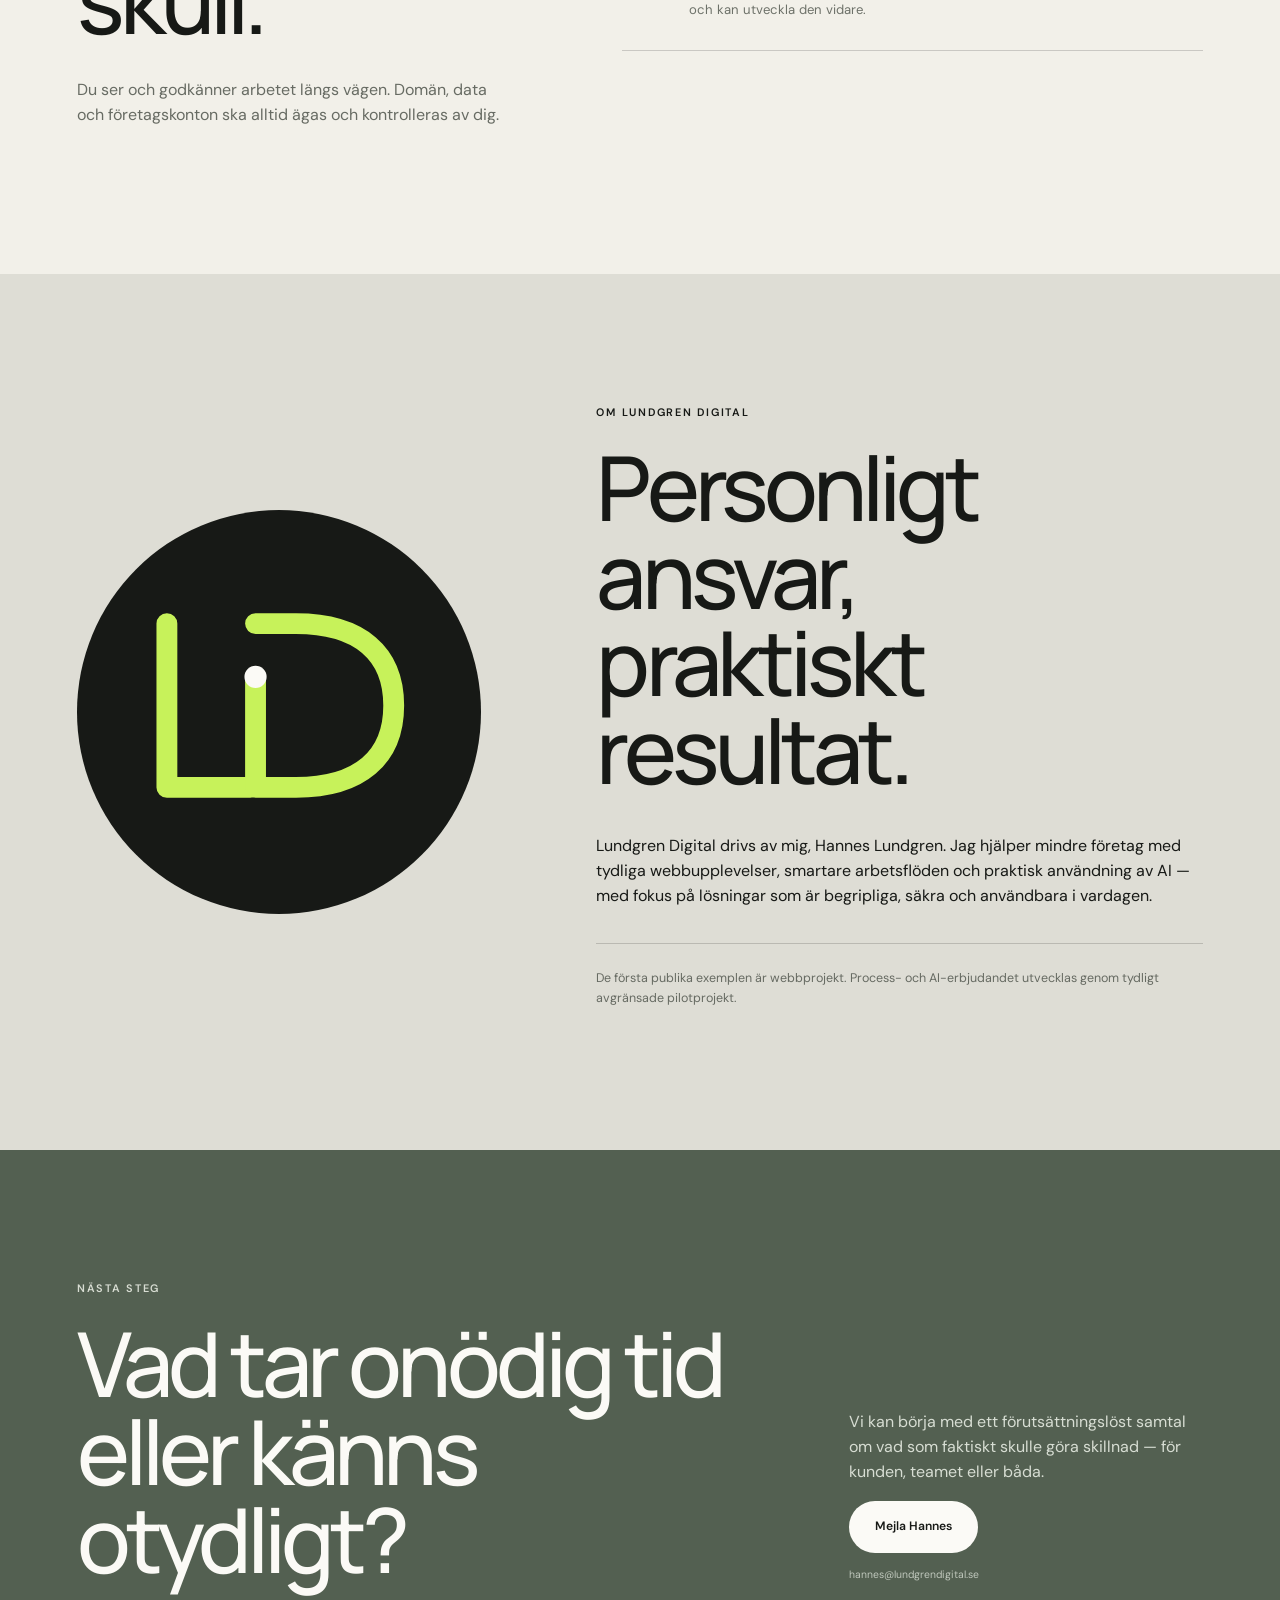
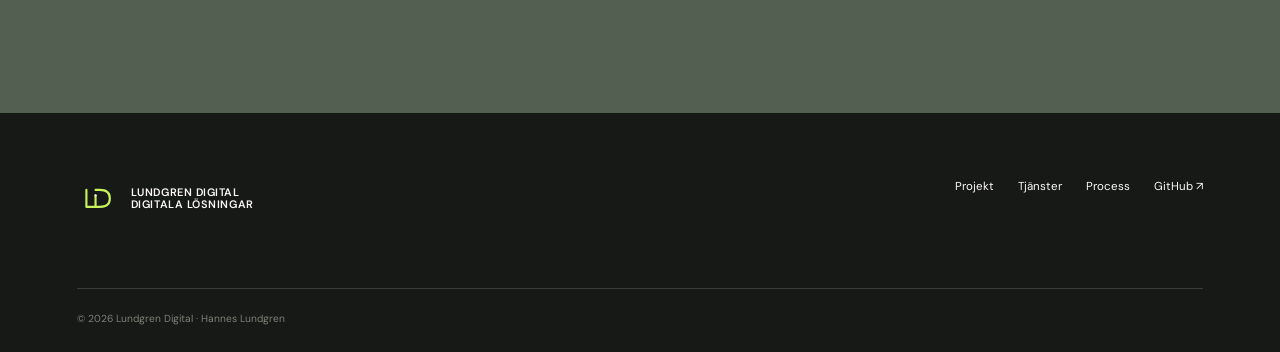
==== commit f86b557b: "feat: launch Lundgren Digital site" ====
--- a/index.html
+++ b/index.html
@@ -4,13 +4,16 @@
     <meta charset="UTF-8" />
     <meta name="viewport" content="width=device-width, initial-scale=1.0" />
     <meta name="description" content="Lundgren Digital hjälper mindre företag med webbdesign, smartare processer och praktisk AI-automation." />
-    <meta name="robots" content="noindex, nofollow" />
+    <meta name="robots" content="index, follow" />
     <meta name="theme-color" content="#171916" />
     <meta property="og:title" content="Lundgren Digital — Webb, processer och AI" />
     <meta property="og:description" content="Webbdesign, processförbättring och praktisk AI-automation för mindre företag." />
     <meta property="og:type" content="website" />
     <meta property="og:locale" content="sv_SE" />
     <meta property="og:url" content="https://lundgrendigital.se/" />
+    <meta property="og:image" content="https://lundgrendigital.se/brand/final/loop-lockup-dark-1200.png" />
+    <meta property="og:image:alt" content="Lundgren Digital — Digitala lösningar" />
+    <meta name="twitter:card" content="summary_large_image" />
     <link rel="canonical" href="https://lundgrendigital.se/" />
     <link rel="alternate" hreflang="sv" href="https://lundgrendigital.se/" />
     <link rel="alternate" hreflang="en" href="https://lundgrendigital.se/en/" />
@@ -39,7 +42,7 @@
 
     <main id="main">
       <section class="hero" id="top">
-        <div class="hero-status reveal"><span></span> Digital studio under uppbyggnad</div>
+        <div class="hero-status reveal"><span></span> Tar emot nya projekt</div>
         <div class="hero-grid">
           <div class="hero-copy reveal">
             <p class="eyebrow">Webb · Processer · AI · Åkersberga & Stockholm</p>
@@ -116,7 +119,7 @@
         <p class="eyebrow reveal">Nästa steg</p>
         <div class="contact-grid reveal">
           <h2>Vad tar onödig tid<br />eller känns otydligt?</h2>
-          <div><p>Vi kan börja med ett förutsättningslöst samtal om vad som faktiskt skulle göra skillnad — för kunden, teamet eller båda.</p><button class="button button-light" type="button" disabled>Kontakt aktiveras vid lansering</button><small>Domän och e-post kopplas in härnäst.</small></div>
+          <div><p>Vi kan börja med ett förutsättningslöst samtal om vad som faktiskt skulle göra skillnad — för kunden, teamet eller båda.</p><a class="button button-light" href="mailto:hannes@lundgrendigital.se">Mejla Hannes</a><small>hannes@lundgrendigital.se</small></div>
         </div>
       </section>
     </main>
@@ -124,7 +127,7 @@
     <footer>
       <a class="brand footer-brand" href="#top"><img class="brand-mark" src="brand/final/loop-mark-badge.svg" width="42" height="42" alt="" /><span>Lundgren Digital<br />Digitala lösningar</span></a>
       <div><a href="#projekt">Projekt</a><a href="#tjanster">Tjänster</a><a href="#process">Process</a><a href="https://github.com/hannestlundgren-dotcom" target="_blank" rel="noreferrer">GitHub ↗</a></div>
-      <small>© <span id="year"></span> Lundgren Digital · Hannes Lundgren · Under uppbyggnad</small>
+      <small>© <span id="year"></span> Lundgren Digital · Hannes Lundgren</small>
     </footer>
 
     <script src="script.js"></script>
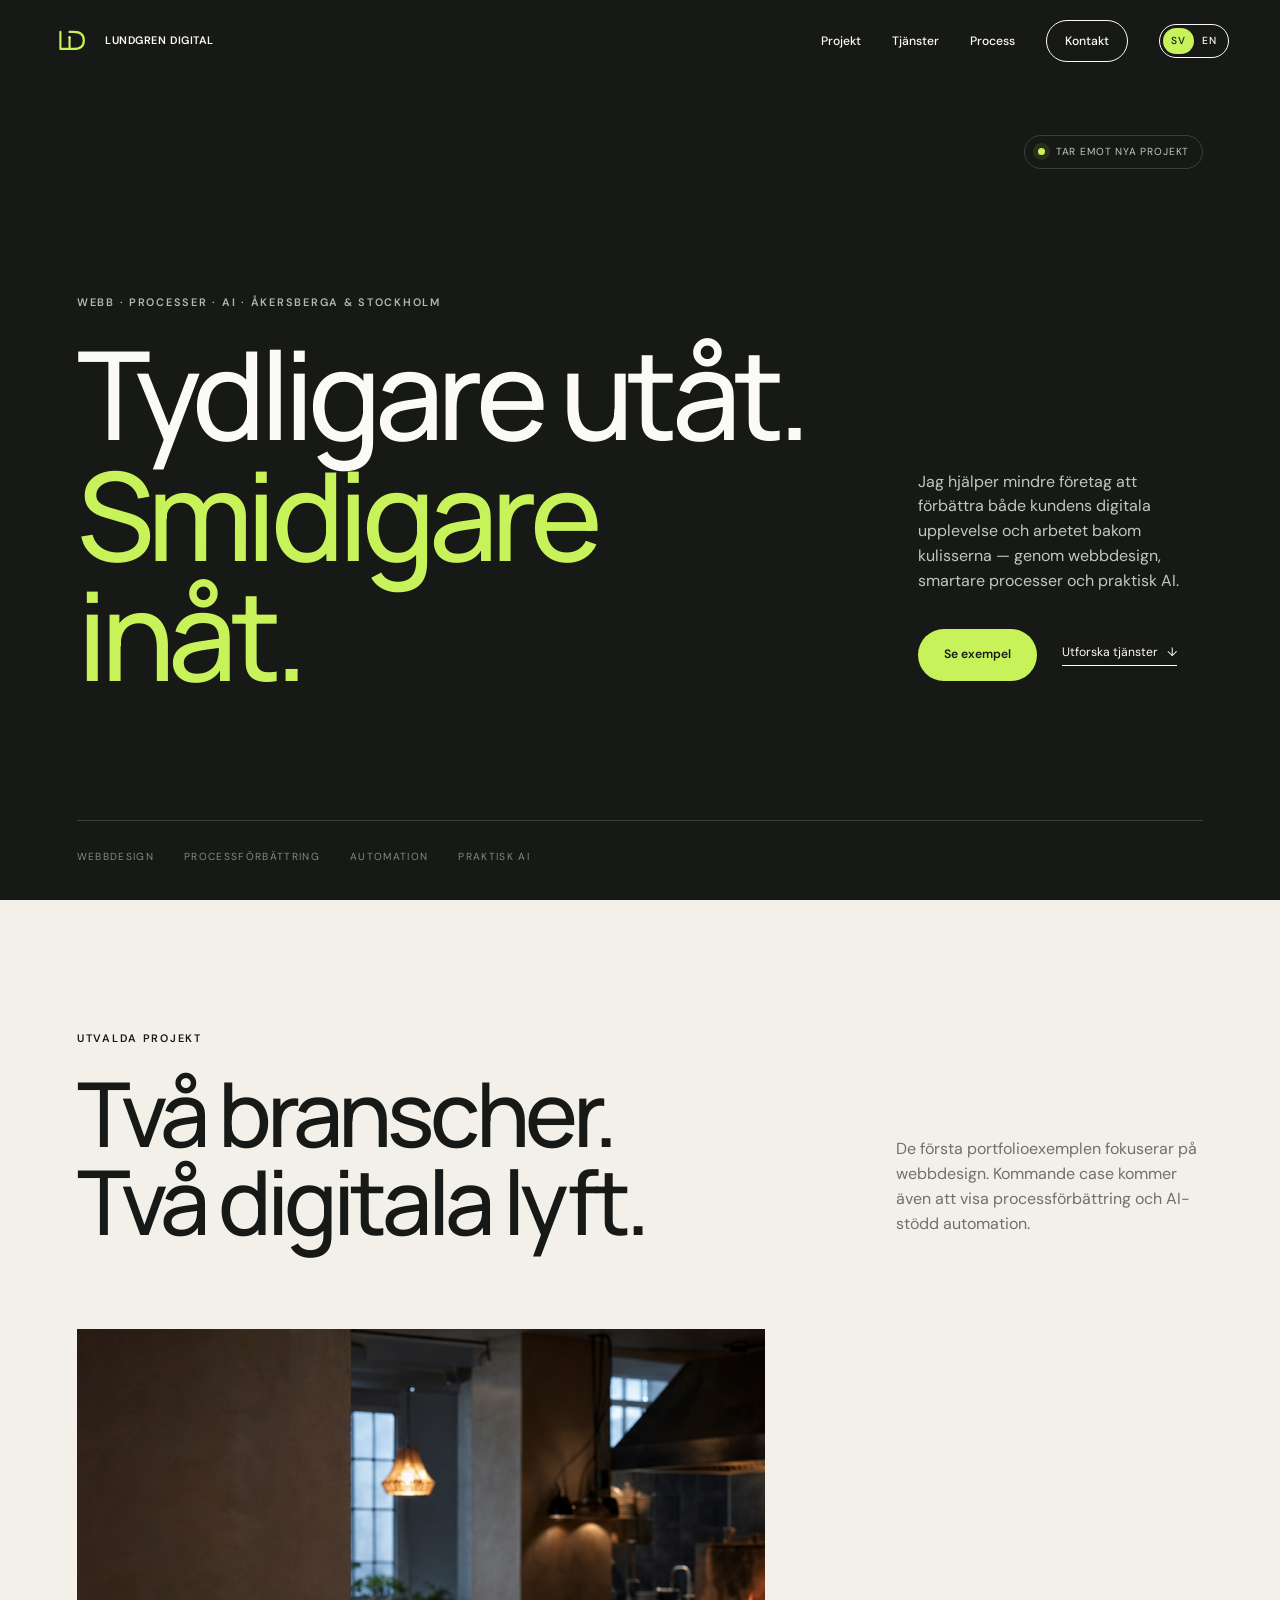
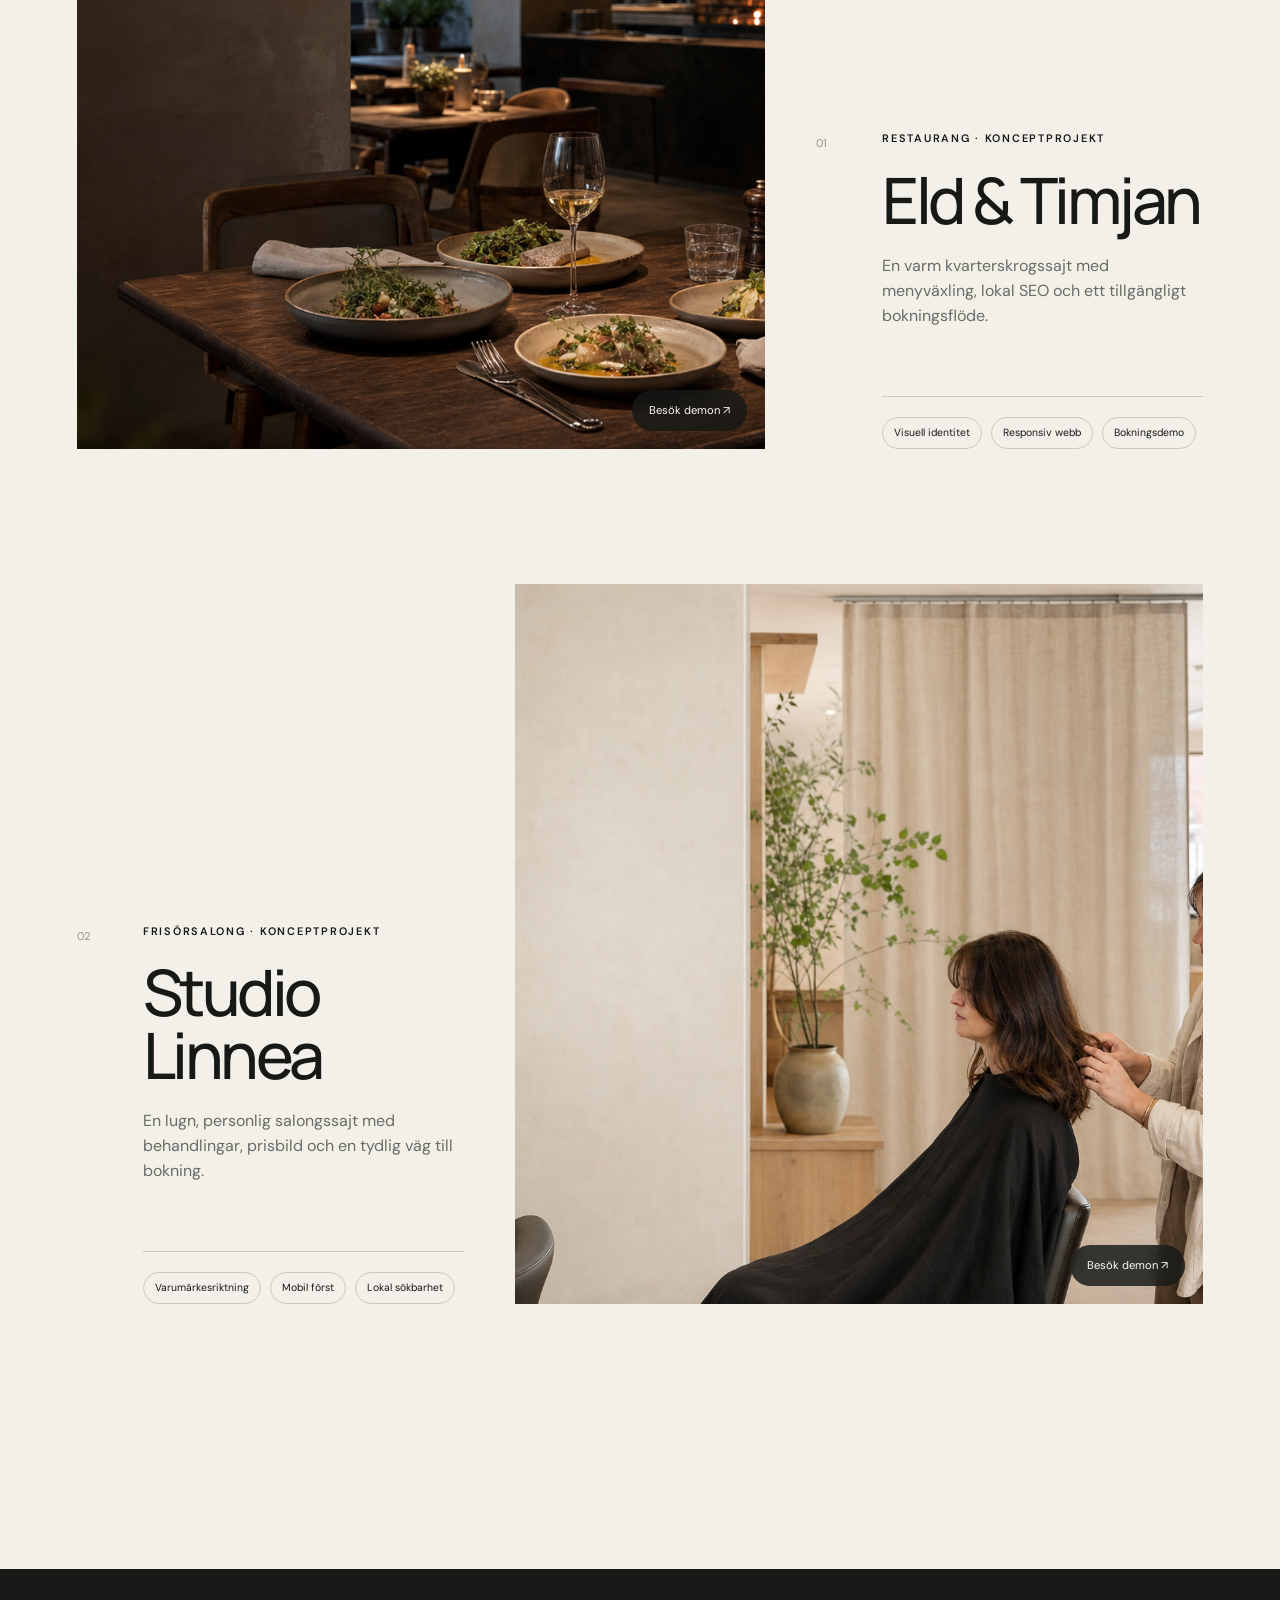
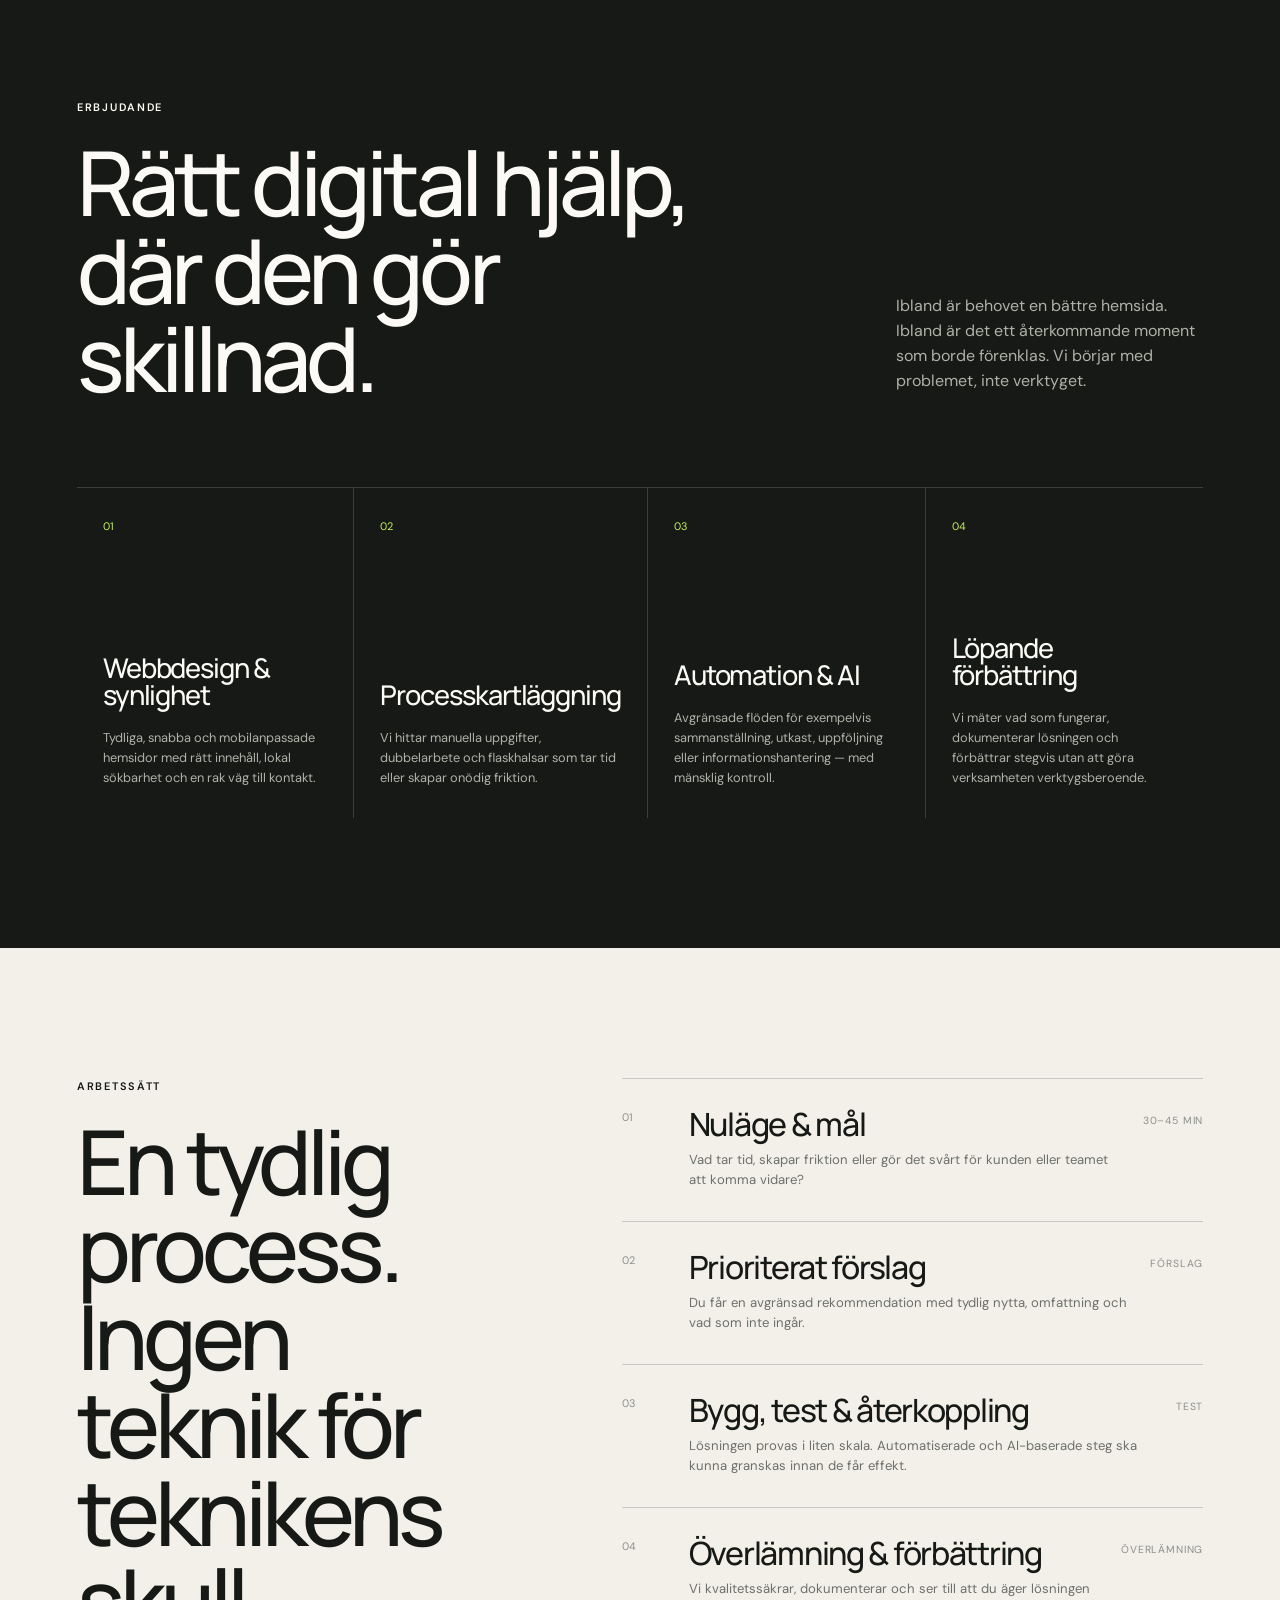
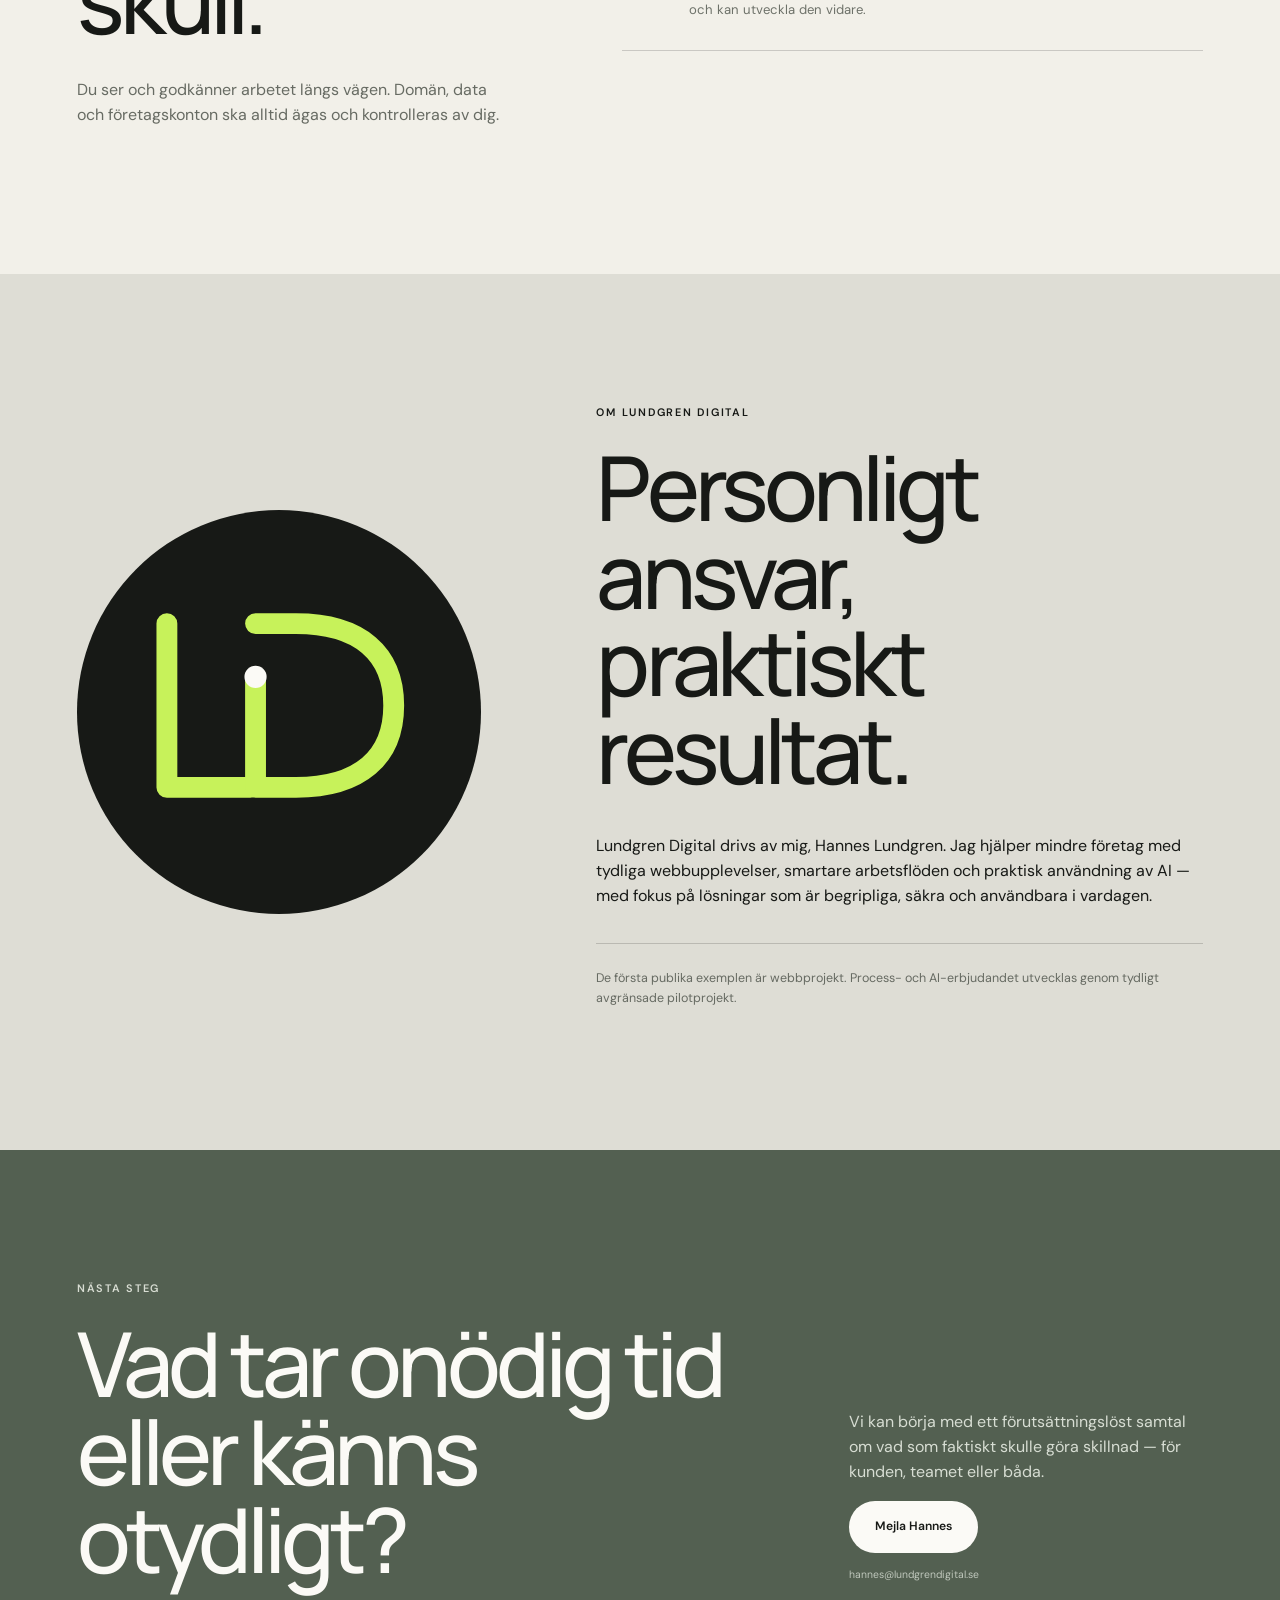
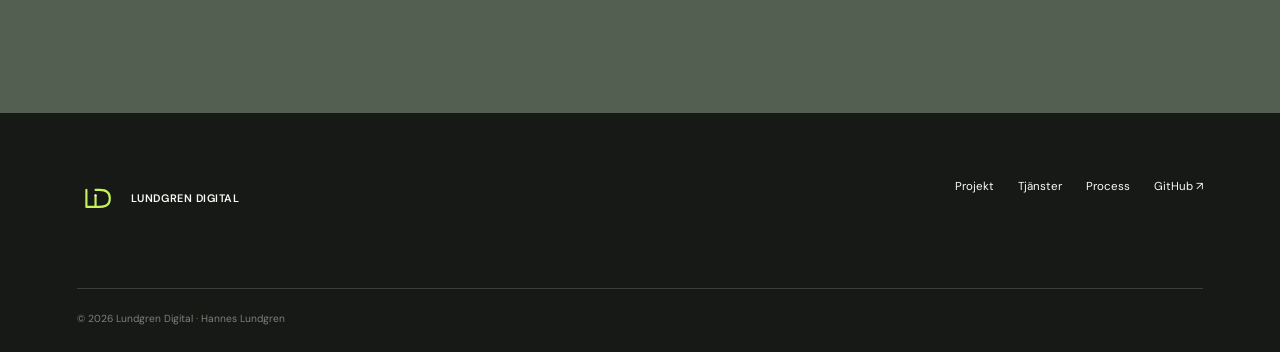
==== commit 4d2c501d: "fix: simplify Lundgren Digital wordmark" ====
--- a/index.html
+++ b/index.html
@@ -12,7 +12,7 @@
     <meta property="og:locale" content="sv_SE" />
     <meta property="og:url" content="https://lundgrendigital.se/" />
     <meta property="og:image" content="https://lundgrendigital.se/brand/final/loop-lockup-dark-1200.png" />
-    <meta property="og:image:alt" content="Lundgren Digital — Digitala lösningar" />
+    <meta property="og:image:alt" content="Lundgren Digital" />
     <meta name="twitter:card" content="summary_large_image" />
     <link rel="canonical" href="https://lundgrendigital.se/" />
     <link rel="alternate" hreflang="sv" href="https://lundgrendigital.se/" />
@@ -29,7 +29,7 @@
   <body>
     <a class="skip-link" href="#main">Hoppa till innehåll</a>
     <header class="site-header" id="site-header">
-      <a class="brand" href="#top" aria-label="Lundgren Digital, startsida"><img class="brand-mark" src="brand/final/loop-mark-badge.svg" width="42" height="42" alt="" /><span>Lundgren Digital<br />Digitala lösningar</span></a>
+      <a class="brand" href="#top" aria-label="Lundgren Digital, startsida"><img class="brand-mark" src="brand/final/loop-mark-badge.svg" width="42" height="42" alt="" /><span>Lundgren Digital</span></a>
       <button class="nav-toggle" type="button" aria-expanded="false" aria-controls="site-nav" data-label-open="Öppna meny" data-label-close="Stäng meny"><span></span><span></span><b class="sr-only">Öppna meny</b></button>
       <nav id="site-nav" aria-label="Huvudmeny">
         <a href="#projekt">Projekt</a>
@@ -125,7 +125,7 @@
     </main>
 
     <footer>
-      <a class="brand footer-brand" href="#top"><img class="brand-mark" src="brand/final/loop-mark-badge.svg" width="42" height="42" alt="" /><span>Lundgren Digital<br />Digitala lösningar</span></a>
+      <a class="brand footer-brand" href="#top"><img class="brand-mark" src="brand/final/loop-mark-badge.svg" width="42" height="42" alt="" /><span>Lundgren Digital</span></a>
       <div><a href="#projekt">Projekt</a><a href="#tjanster">Tjänster</a><a href="#process">Process</a><a href="https://github.com/hannestlundgren-dotcom" target="_blank" rel="noreferrer">GitHub ↗</a></div>
       <small>© <span id="year"></span> Lundgren Digital · Hannes Lundgren</small>
     </footer>
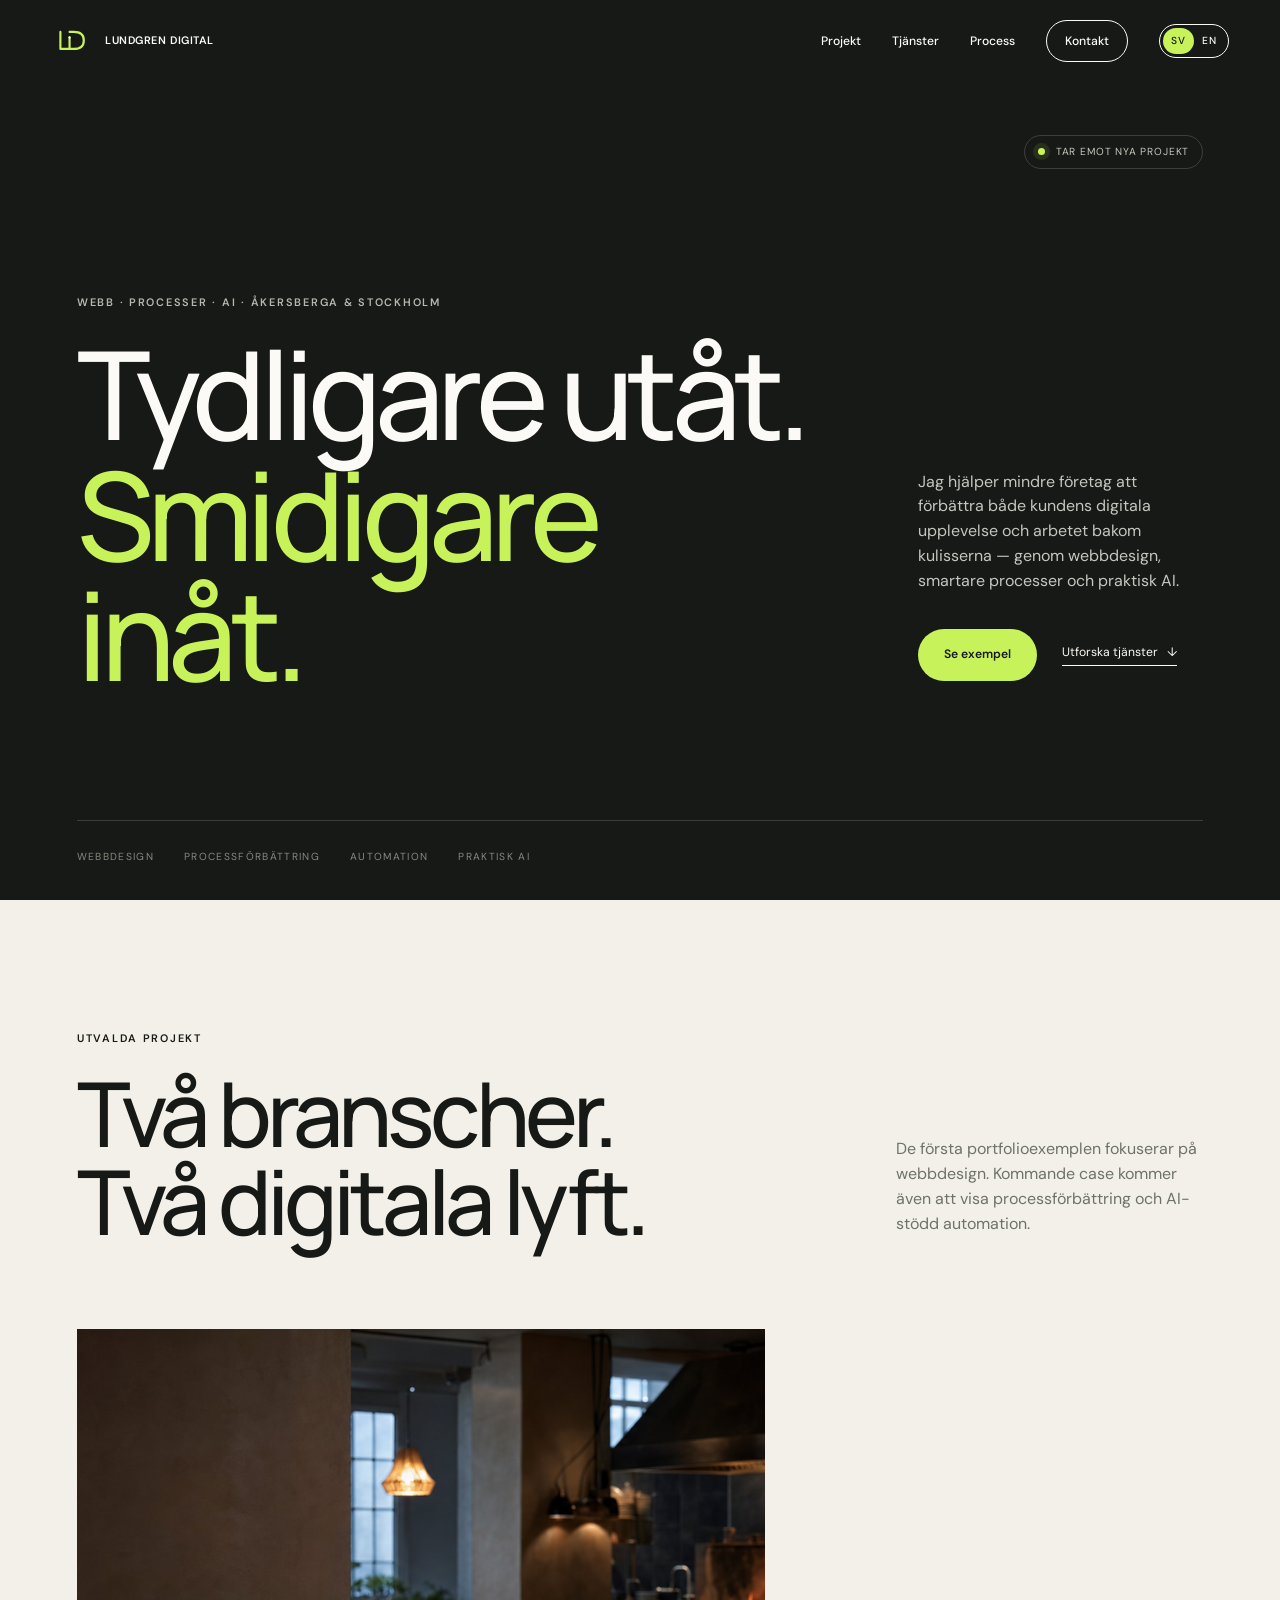
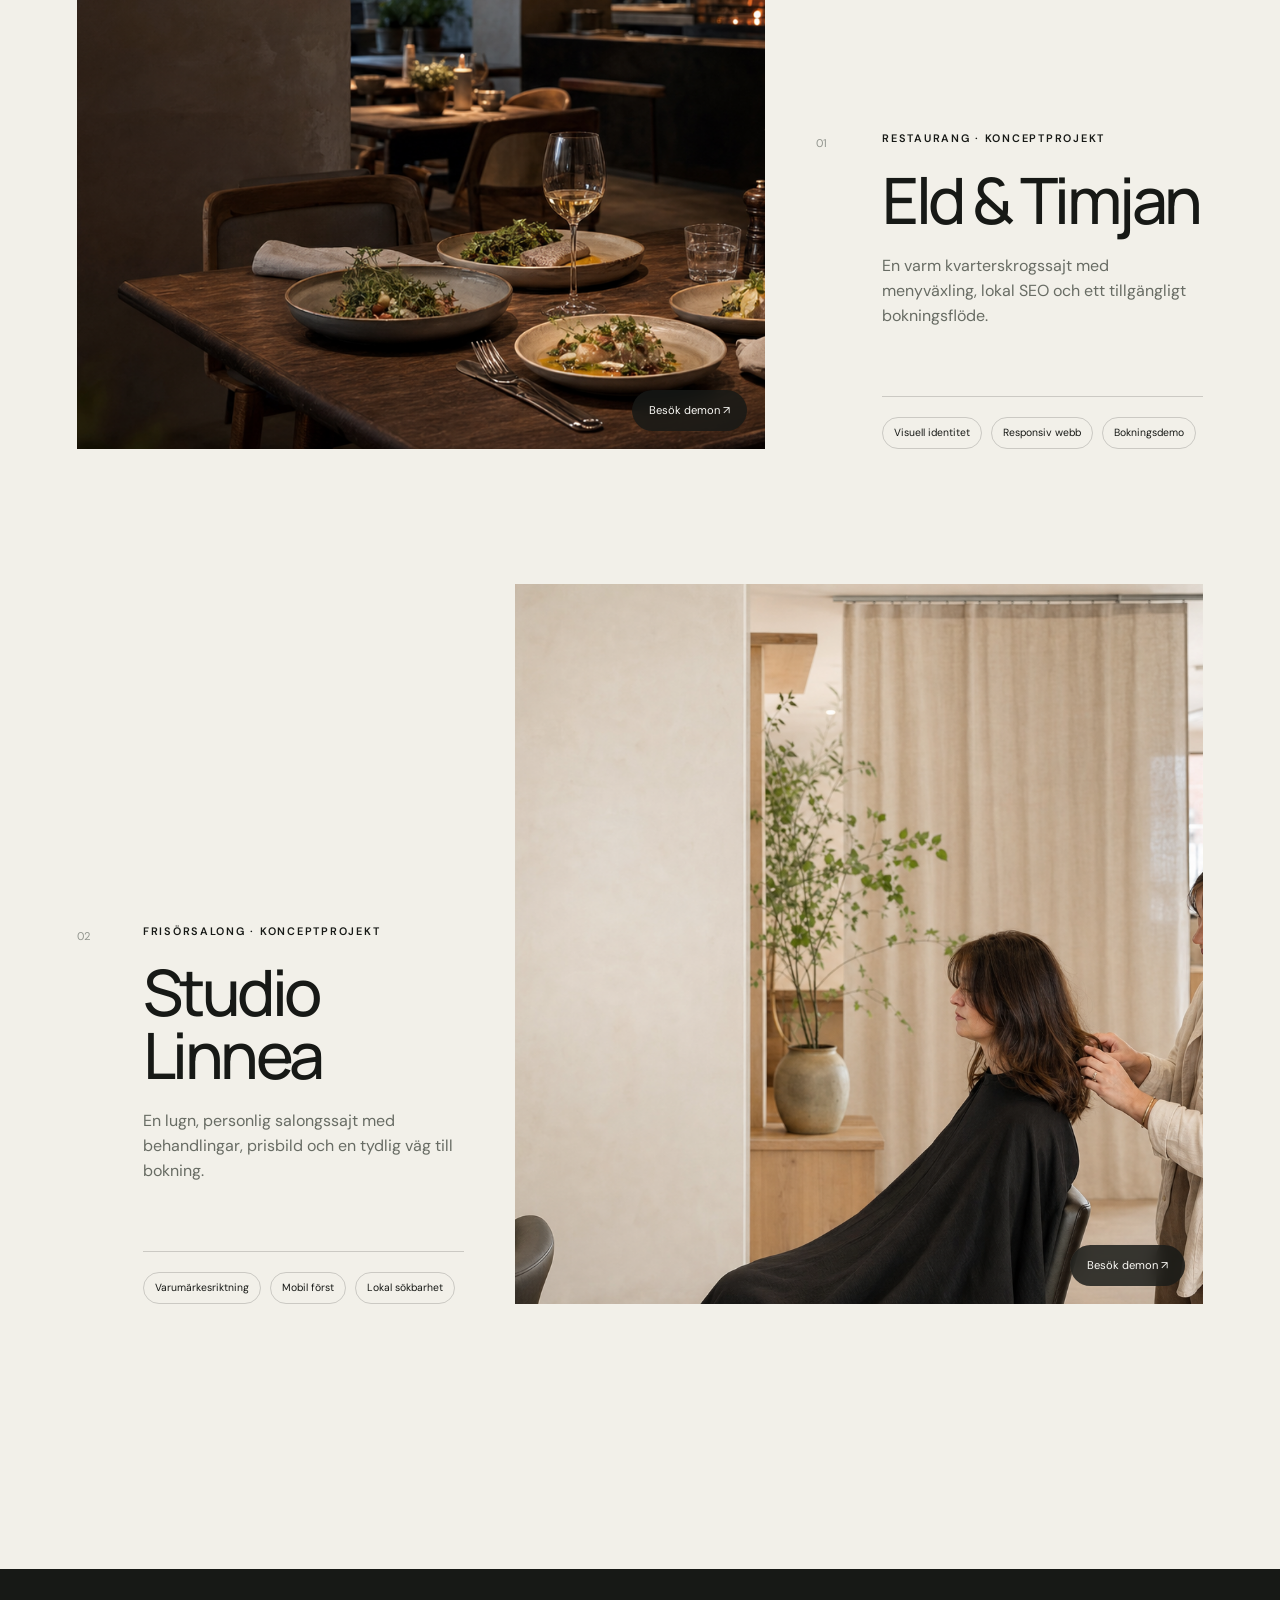
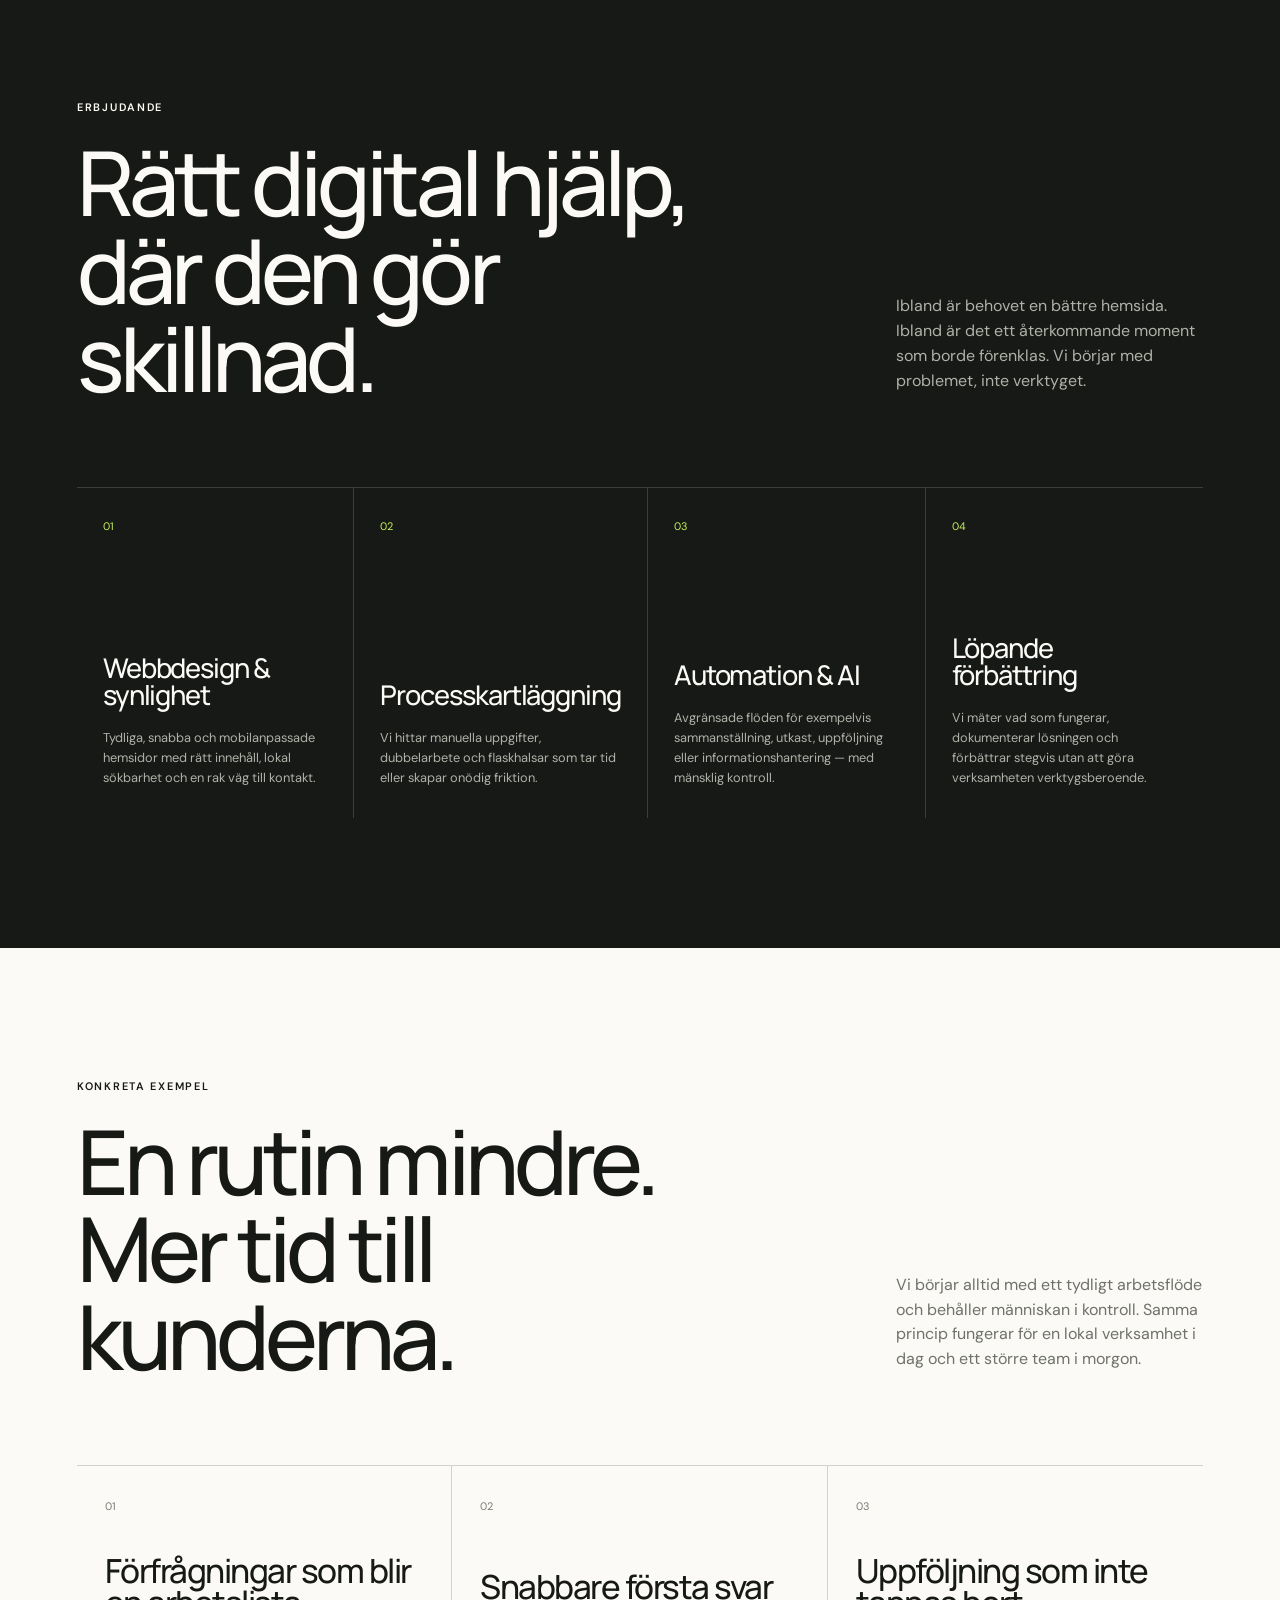
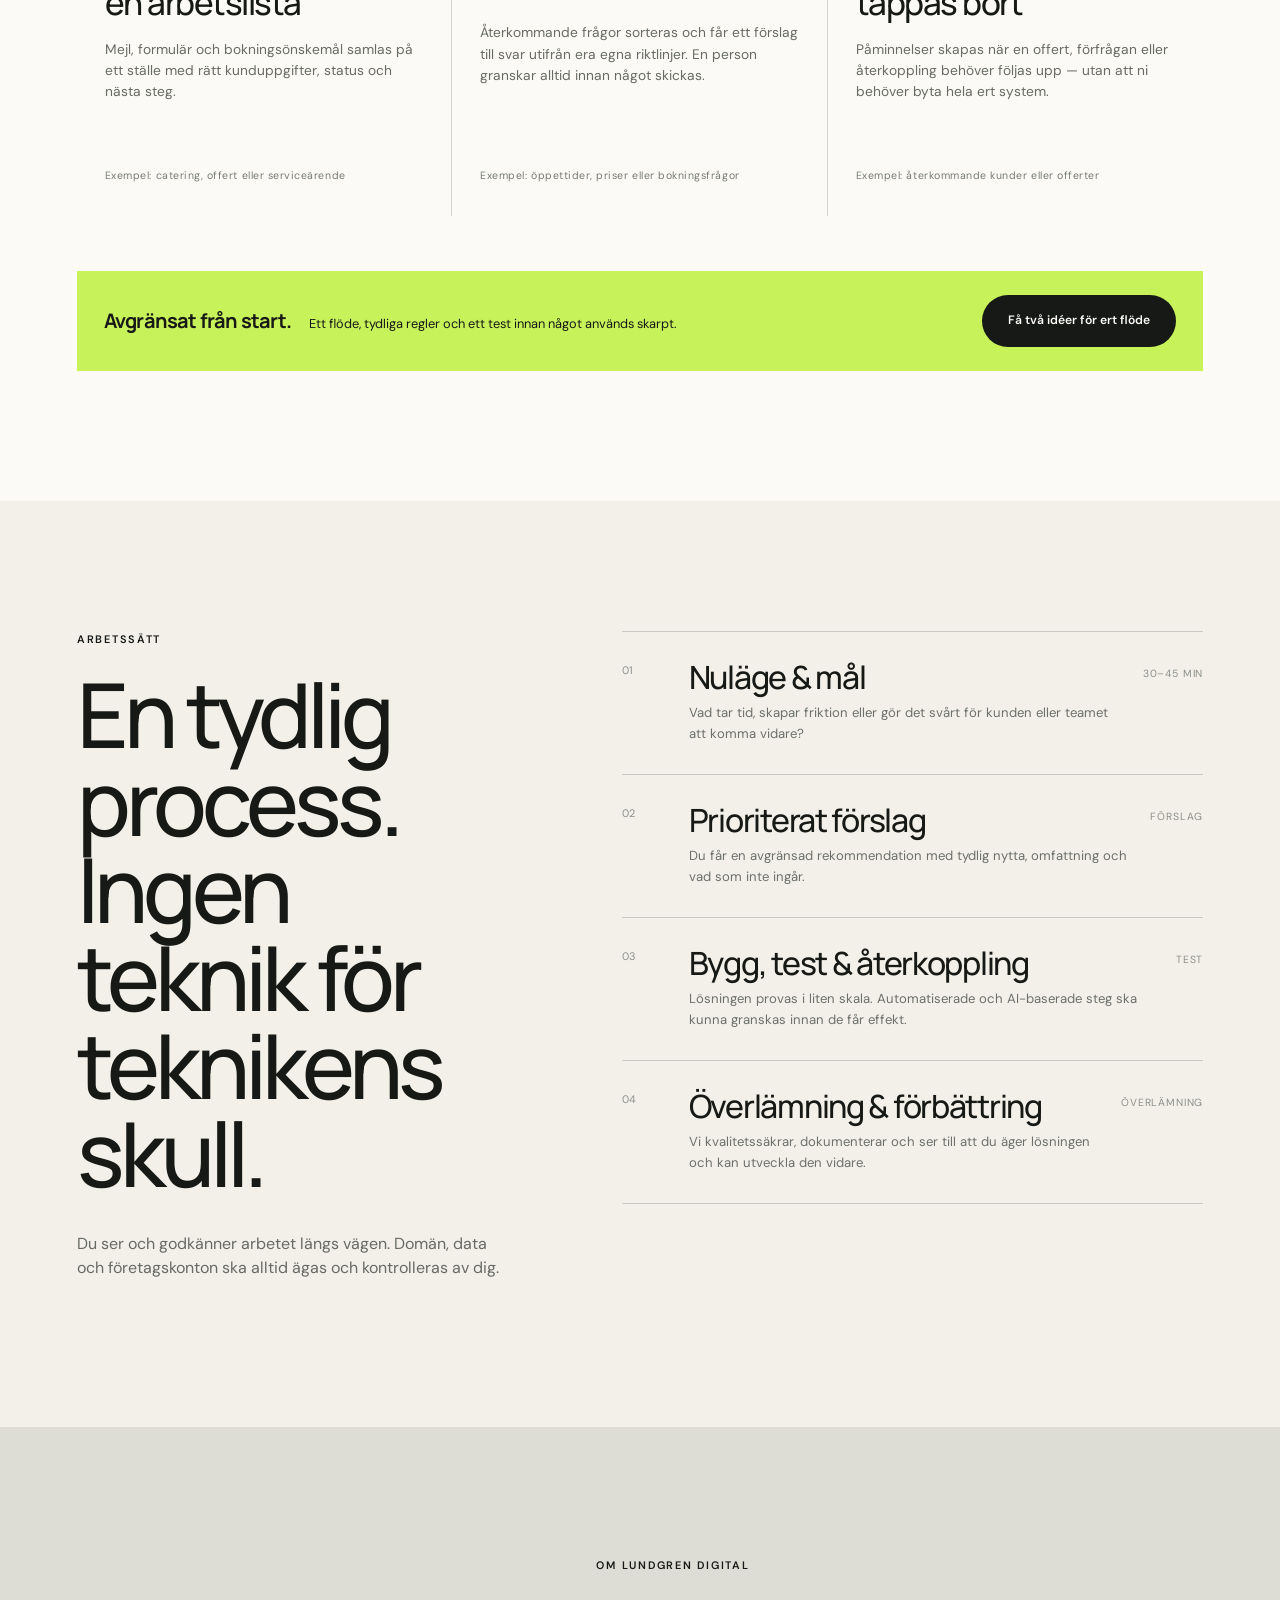
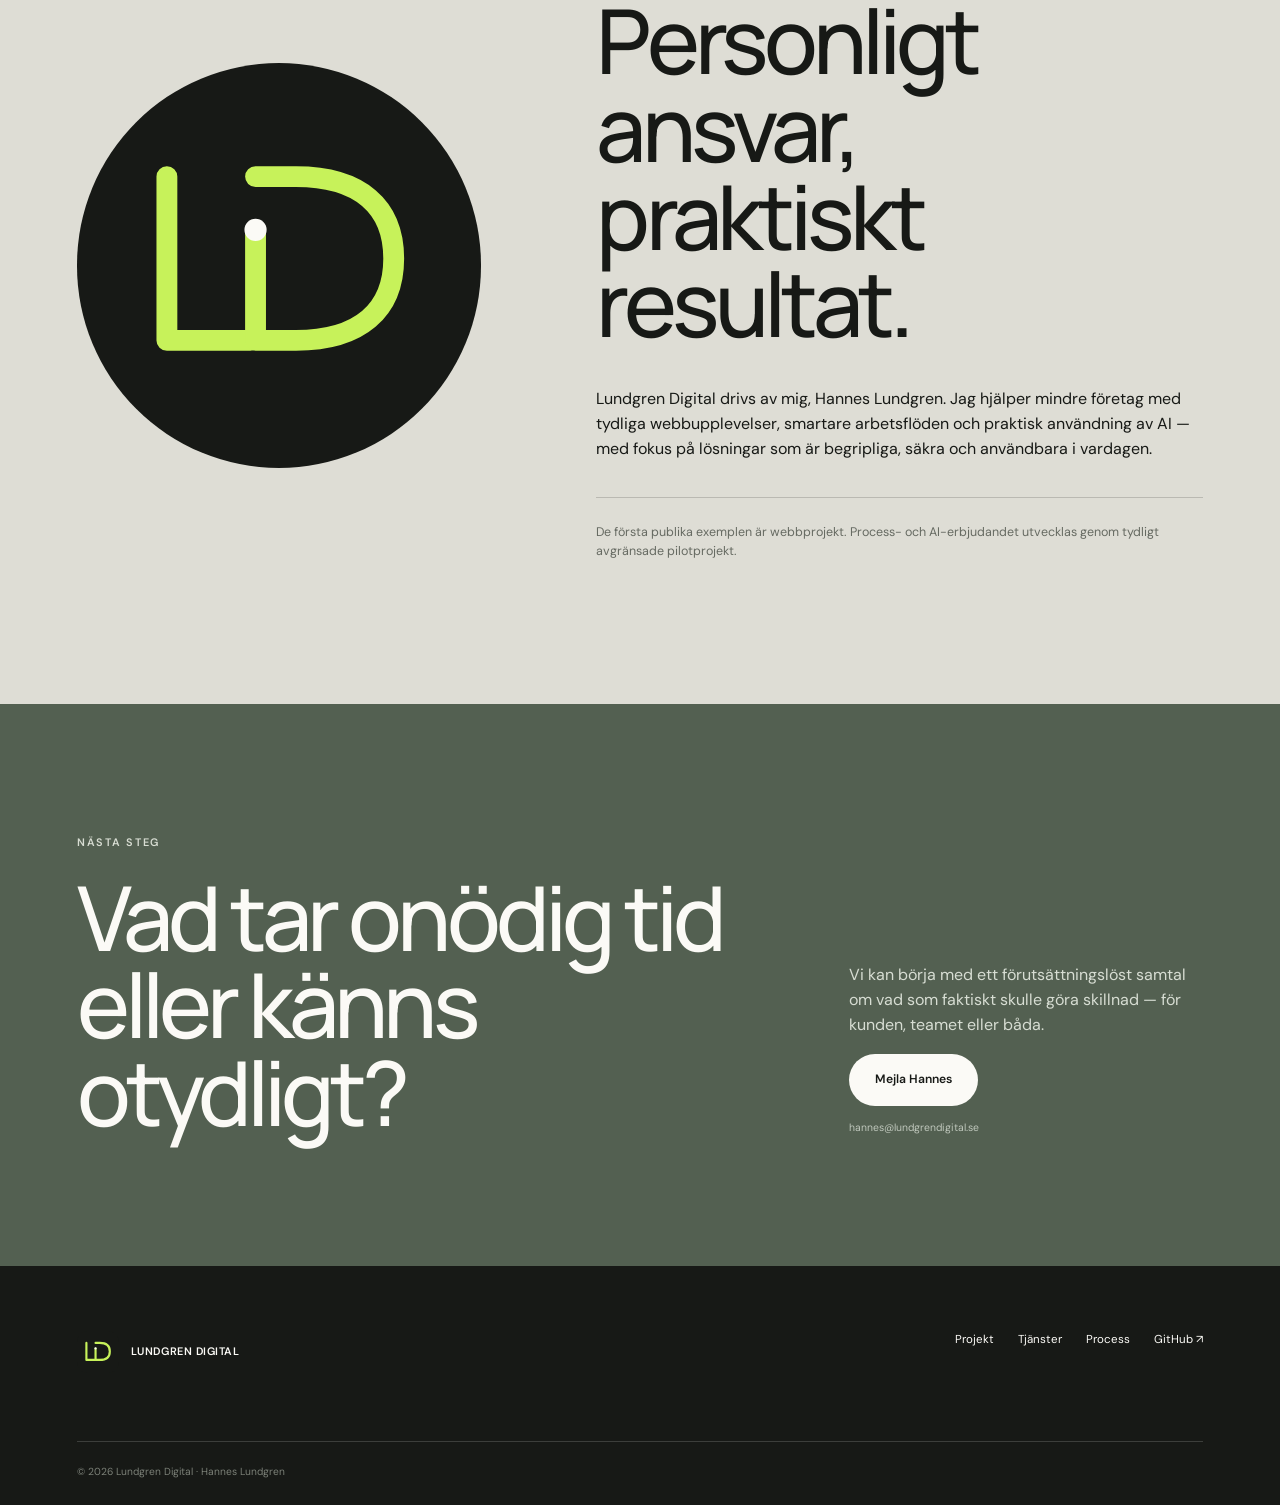
==== commit 512bdfe9: "Add practical workflow automation examples" ====
--- a/index.html
+++ b/index.html
@@ -100,6 +100,19 @@
         </div>
       </section>
 
+      <section class="workflow-examples section" id="automationsexempel">
+        <div class="section-heading reveal">
+          <div><p class="eyebrow">Konkreta exempel</p><h2>En rutin mindre.<br />Mer tid till kunderna.</h2></div>
+          <p>Vi börjar alltid med ett tydligt arbetsflöde och behåller människan i kontroll. Samma princip fungerar för en lokal verksamhet i dag och ett större team i morgon.</p>
+        </div>
+        <div class="workflow-grid">
+          <article class="workflow-card reveal"><span>01</span><h3>Förfrågningar som blir en arbetslista</h3><p>Mejl, formulär och bokningsönskemål samlas på ett ställe med rätt kunduppgifter, status och nästa steg.</p><small>Exempel: catering, offert eller serviceärende</small></article>
+          <article class="workflow-card reveal"><span>02</span><h3>Snabbare första svar</h3><p>Återkommande frågor sorteras och får ett förslag till svar utifrån era egna riktlinjer. En person granskar alltid innan något skickas.</p><small>Exempel: öppettider, priser eller bokningsfrågor</small></article>
+          <article class="workflow-card reveal"><span>03</span><h3>Uppföljning som inte tappas bort</h3><p>Påminnelser skapas när en offert, förfrågan eller återkoppling behöver följas upp — utan att ni behöver byta hela ert system.</p><small>Exempel: återkommande kunder eller offerter</small></article>
+        </div>
+        <div class="workflow-note reveal"><div><strong>Avgränsat från start.</strong><span>Ett flöde, tydliga regler och ett test innan något används skarpt.</span></div><a class="button button-dark" href="mailto:hannes@lundgrendigital.se?subject=Tv%C3%A5%20id%C3%A9er%20f%C3%B6r%20ett%20arbetsfl%C3%B6de">Få två idéer för ert flöde</a></div>
+      </section>
+
       <section class="process section" id="process">
         <div class="process-intro reveal"><p class="eyebrow">Arbetssätt</p><h2>En tydlig process.<br />Ingen teknik för teknikens skull.</h2><p>Du ser och godkänner arbetet längs vägen. Domän, data och företagskonton ska alltid ägas och kontrolleras av dig.</p></div>
         <ol class="process-list">
--- a/styles.css
+++ b/styles.css
@@ -86,6 +86,20 @@
 .service-grid h3 { margin: auto 0 20px; font-size: 1.7rem; letter-spacing: -.04em; }
 .service-grid p { margin: 0; color: #aeb2a8; font-size: .8rem; }
 
+.workflow-examples { background: var(--white); }
+.workflow-grid { display: grid; grid-template-columns: repeat(3, 1fr); border-top: 1px solid var(--line-light); }
+.workflow-card { min-height: 350px; padding: 32px 28px; display: flex; flex-direction: column; border-right: 1px solid var(--line-light); }
+.workflow-card:last-child { border-right: 0; }
+.workflow-card > span { color: #777c73; font-size: .68rem; }
+.workflow-card h3 { max-width: 330px; margin: auto 0 19px; font-size: clamp(1.8rem, 2.6vw, 2.8rem); letter-spacing: -.045em; }
+.workflow-card p { max-width: 410px; margin: 0 0 25px; color: #676b63; font-size: .86rem; }
+.workflow-card small { margin-top: auto; color: #777c73; font-size: .66rem; letter-spacing: .05em; }
+.workflow-note { margin-top: 55px; padding: 24px 27px; display: flex; align-items: center; justify-content: space-between; gap: 28px; background: var(--accent); }
+.workflow-note > div { display: flex; align-items: baseline; gap: 18px; }
+.workflow-note strong { font-family: var(--sans); font-size: 1.25rem; letter-spacing: -.04em; }
+.workflow-note span { max-width: 480px; font-size: .8rem; }
+.button-dark { color: var(--white); background: var(--ink); white-space: nowrap; }
+
 .process { display: grid; grid-template-columns: .85fr 1.15fr; gap: 9vw; }
 .process-intro { position: sticky; top: 110px; align-self: start; }
 .process-intro h2 { margin-bottom: 35px; }
@@ -139,6 +153,9 @@
   .service-grid { grid-template-columns: 1fr 1fr; }
   .service-grid article:nth-child(2) { border-right: 0; }
   .service-grid article:nth-child(-n+2) { border-bottom: 1px solid var(--line-dark); }
+  .workflow-grid { grid-template-columns: 1fr; }
+  .workflow-card { min-height: 260px; border-right: 0; border-bottom: 1px solid var(--line-light); }
+  .workflow-card:last-child { border-bottom: 0; }
   .process-intro { position: static; }
   .about-mark { max-width: 600px; }
 }
@@ -157,6 +174,8 @@
   .service-grid { grid-template-columns: 1fr; }
   .service-grid article { min-height: 250px; border-right: 0; border-bottom: 1px solid var(--line-dark); }
   .service-grid article:last-child { border-bottom: 0; }
+  .workflow-note, .workflow-note > div { align-items: flex-start; flex-direction: column; }
+  .workflow-note { padding: 24px; }
   .process-list li { grid-template-columns: 35px 1fr; }
   .process-list small { grid-column: 2; }
   .about { gap: 60px; }
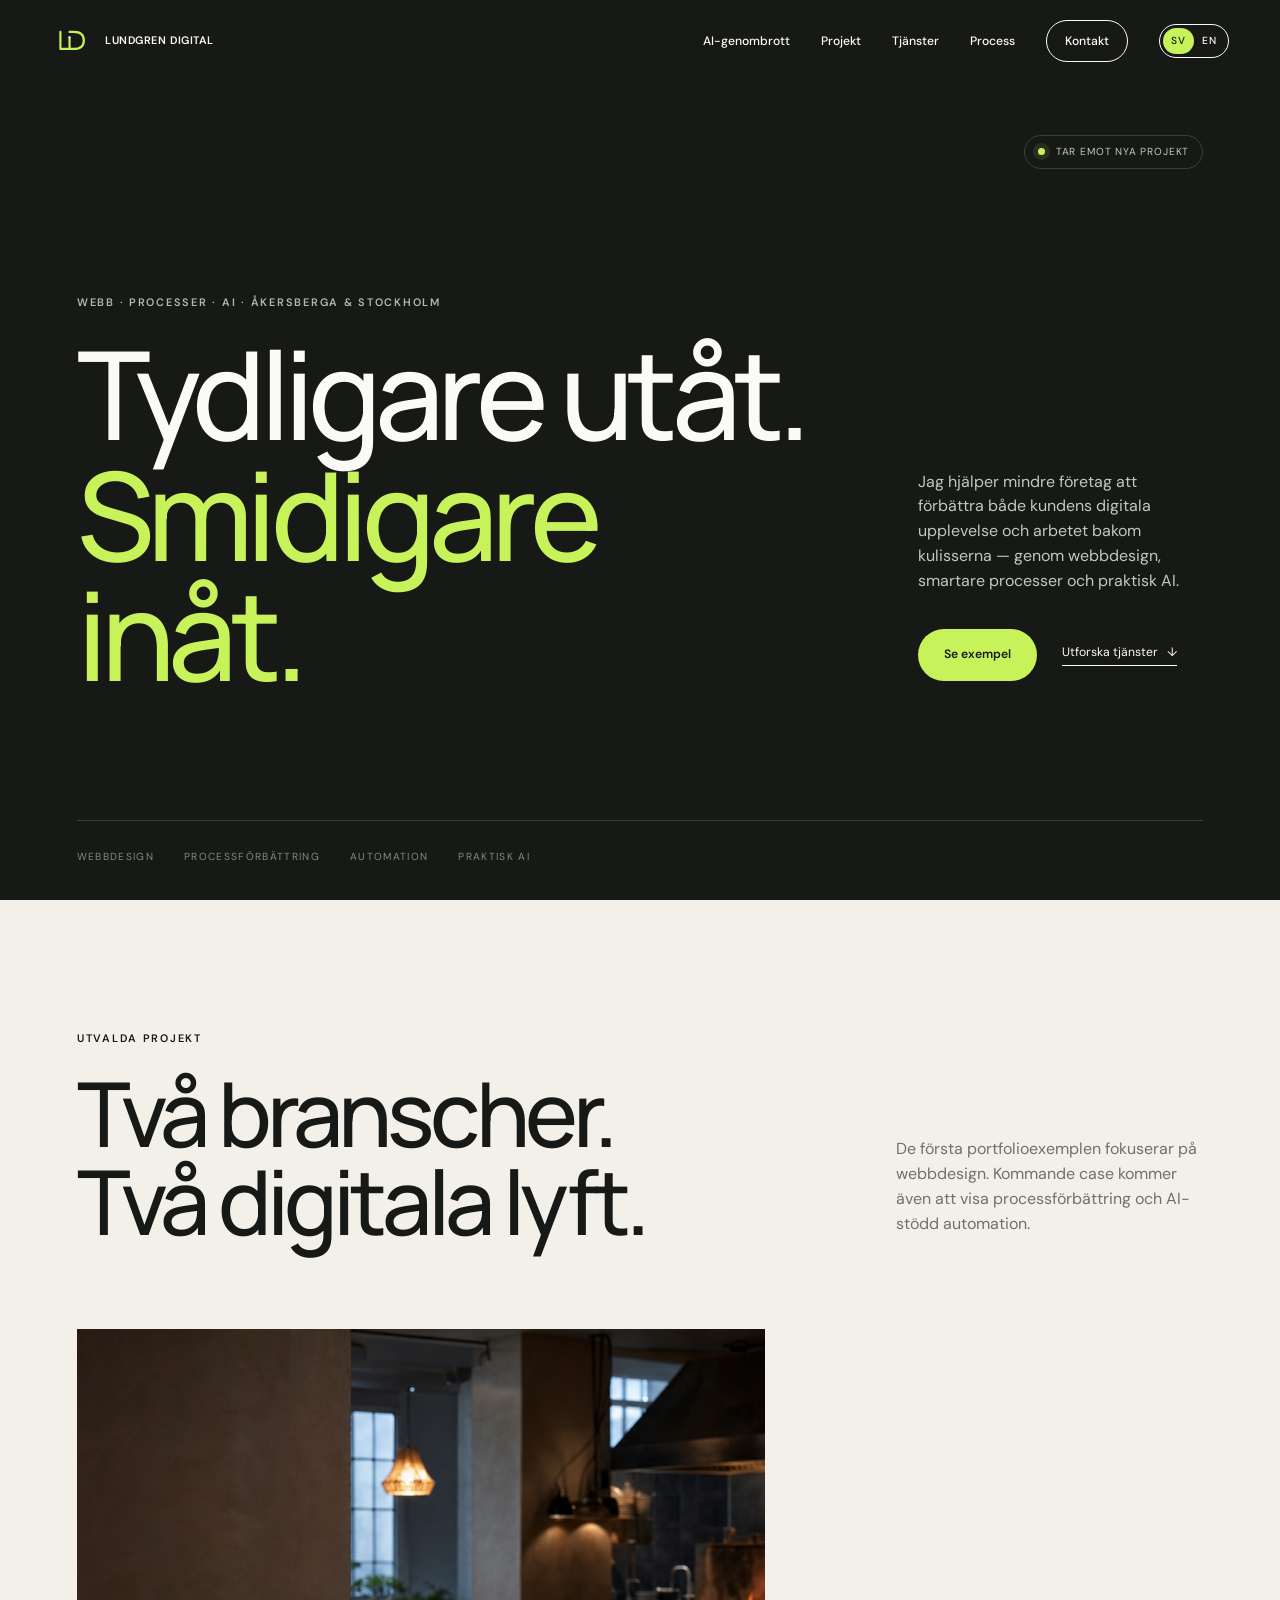
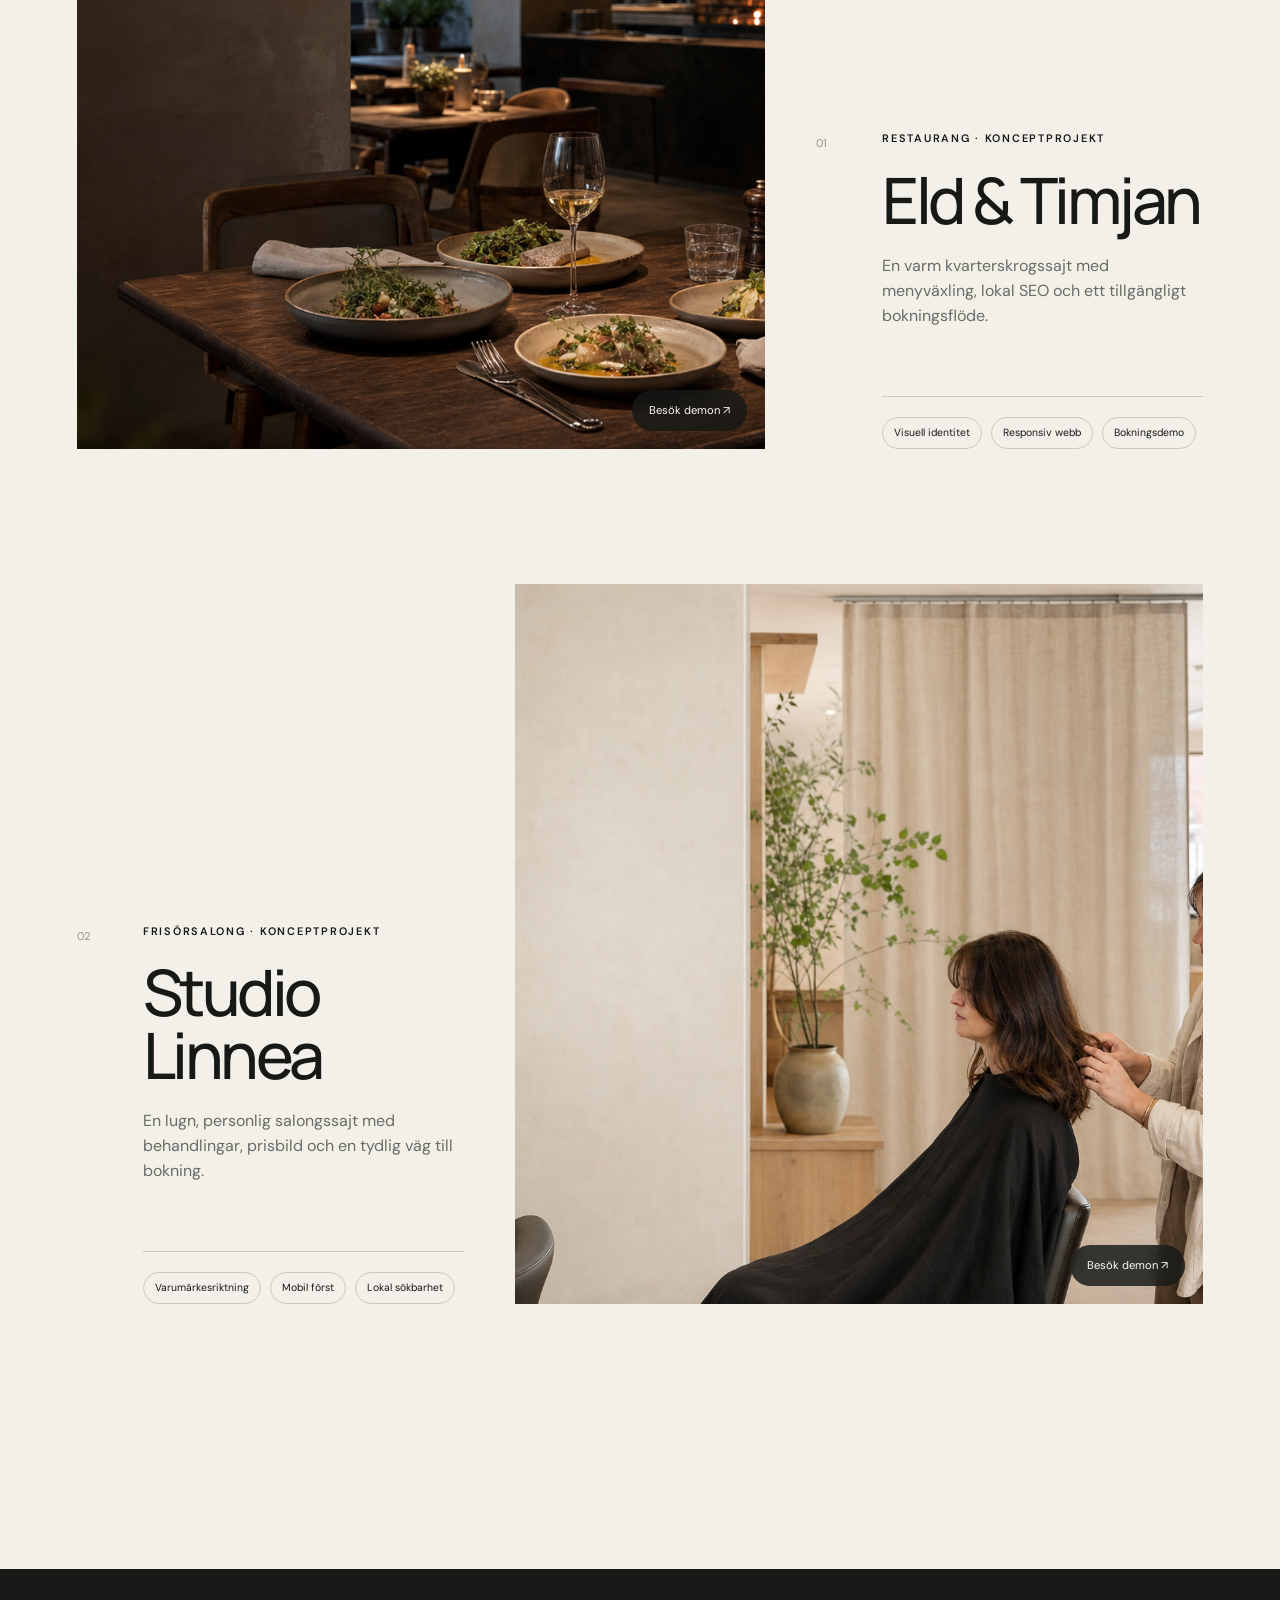
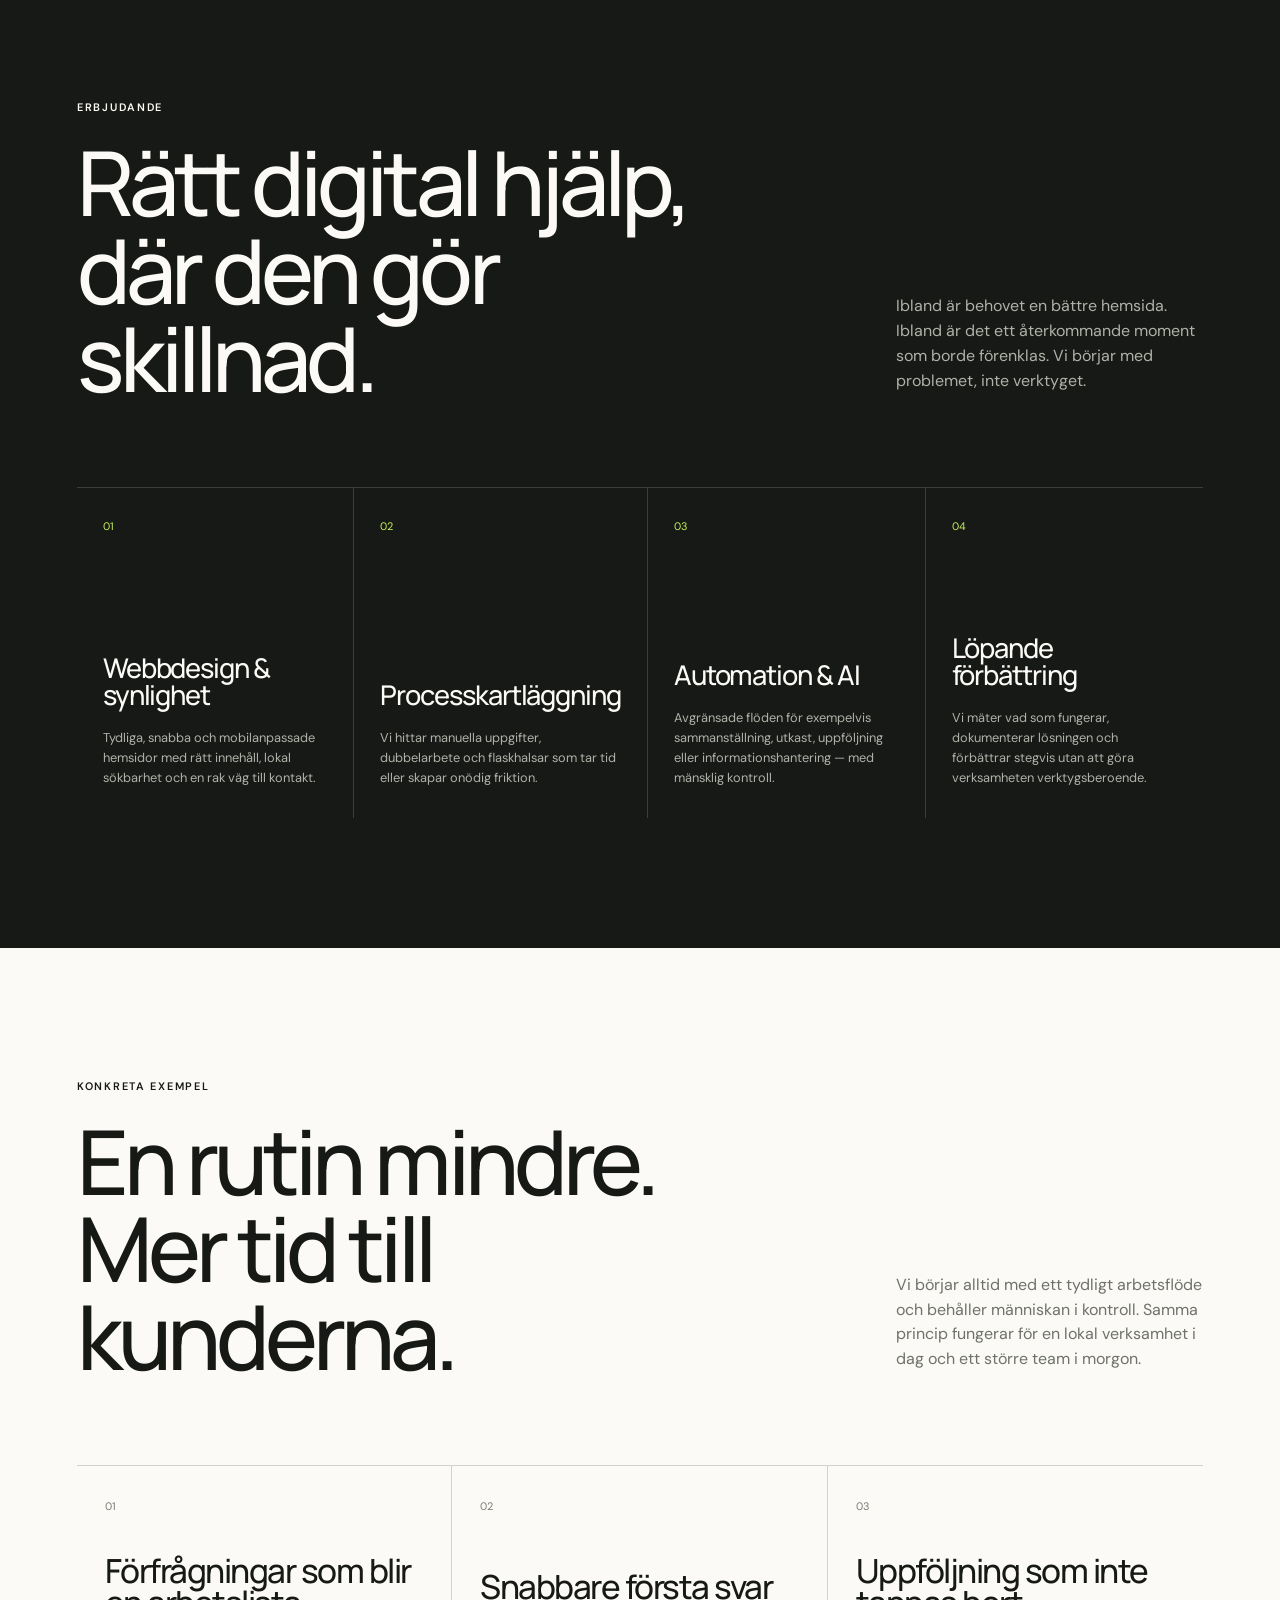
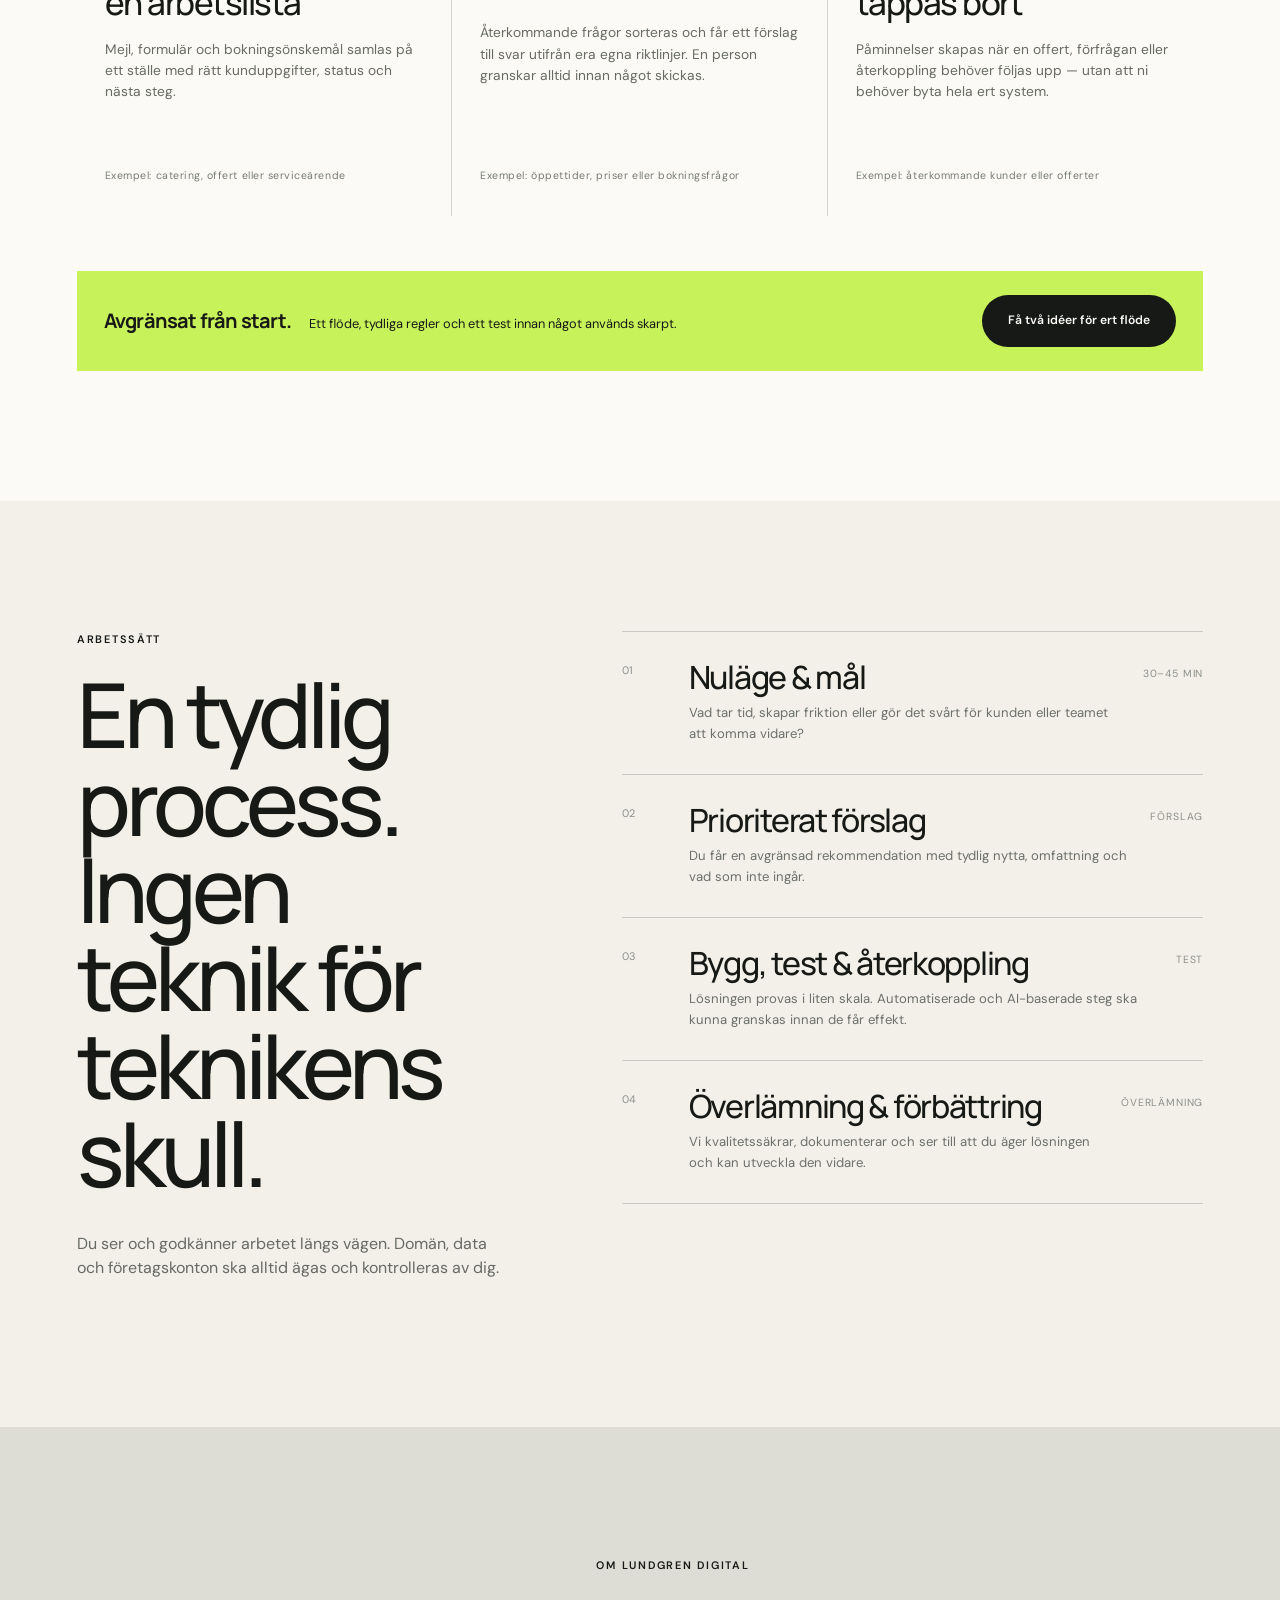
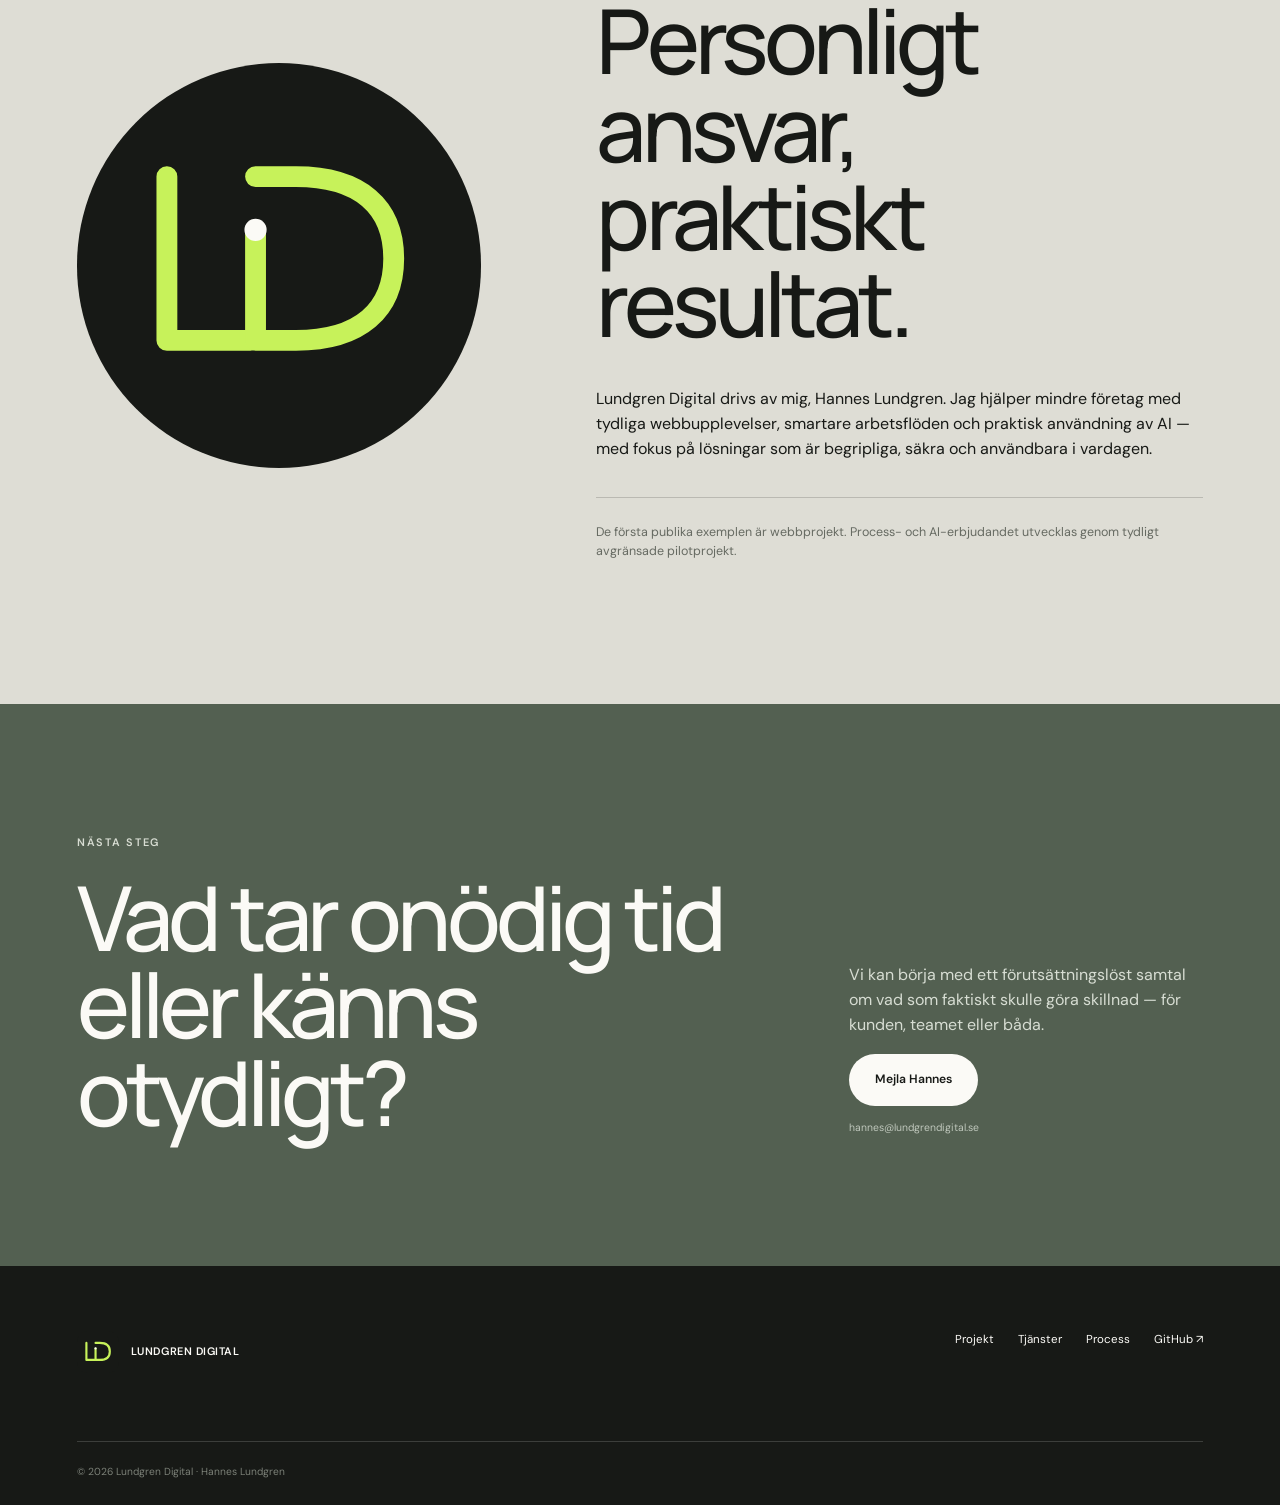
==== commit f68d11ca: "Add AI breakthroughs blog landing page" ====
--- a/index.html
+++ b/index.html
@@ -32,6 +32,7 @@
       <a class="brand" href="#top" aria-label="Lundgren Digital, startsida"><img class="brand-mark" src="brand/final/loop-mark-badge.svg" width="42" height="42" alt="" /><span>Lundgren Digital</span></a>
       <button class="nav-toggle" type="button" aria-expanded="false" aria-controls="site-nav" data-label-open="Öppna meny" data-label-close="Stäng meny"><span></span><span></span><b class="sr-only">Öppna meny</b></button>
       <nav id="site-nav" aria-label="Huvudmeny">
+        <a href="blogg/">AI-genombrott</a>
         <a href="#projekt">Projekt</a>
         <a href="#tjanster">Tjänster</a>
         <a href="#process">Process</a>
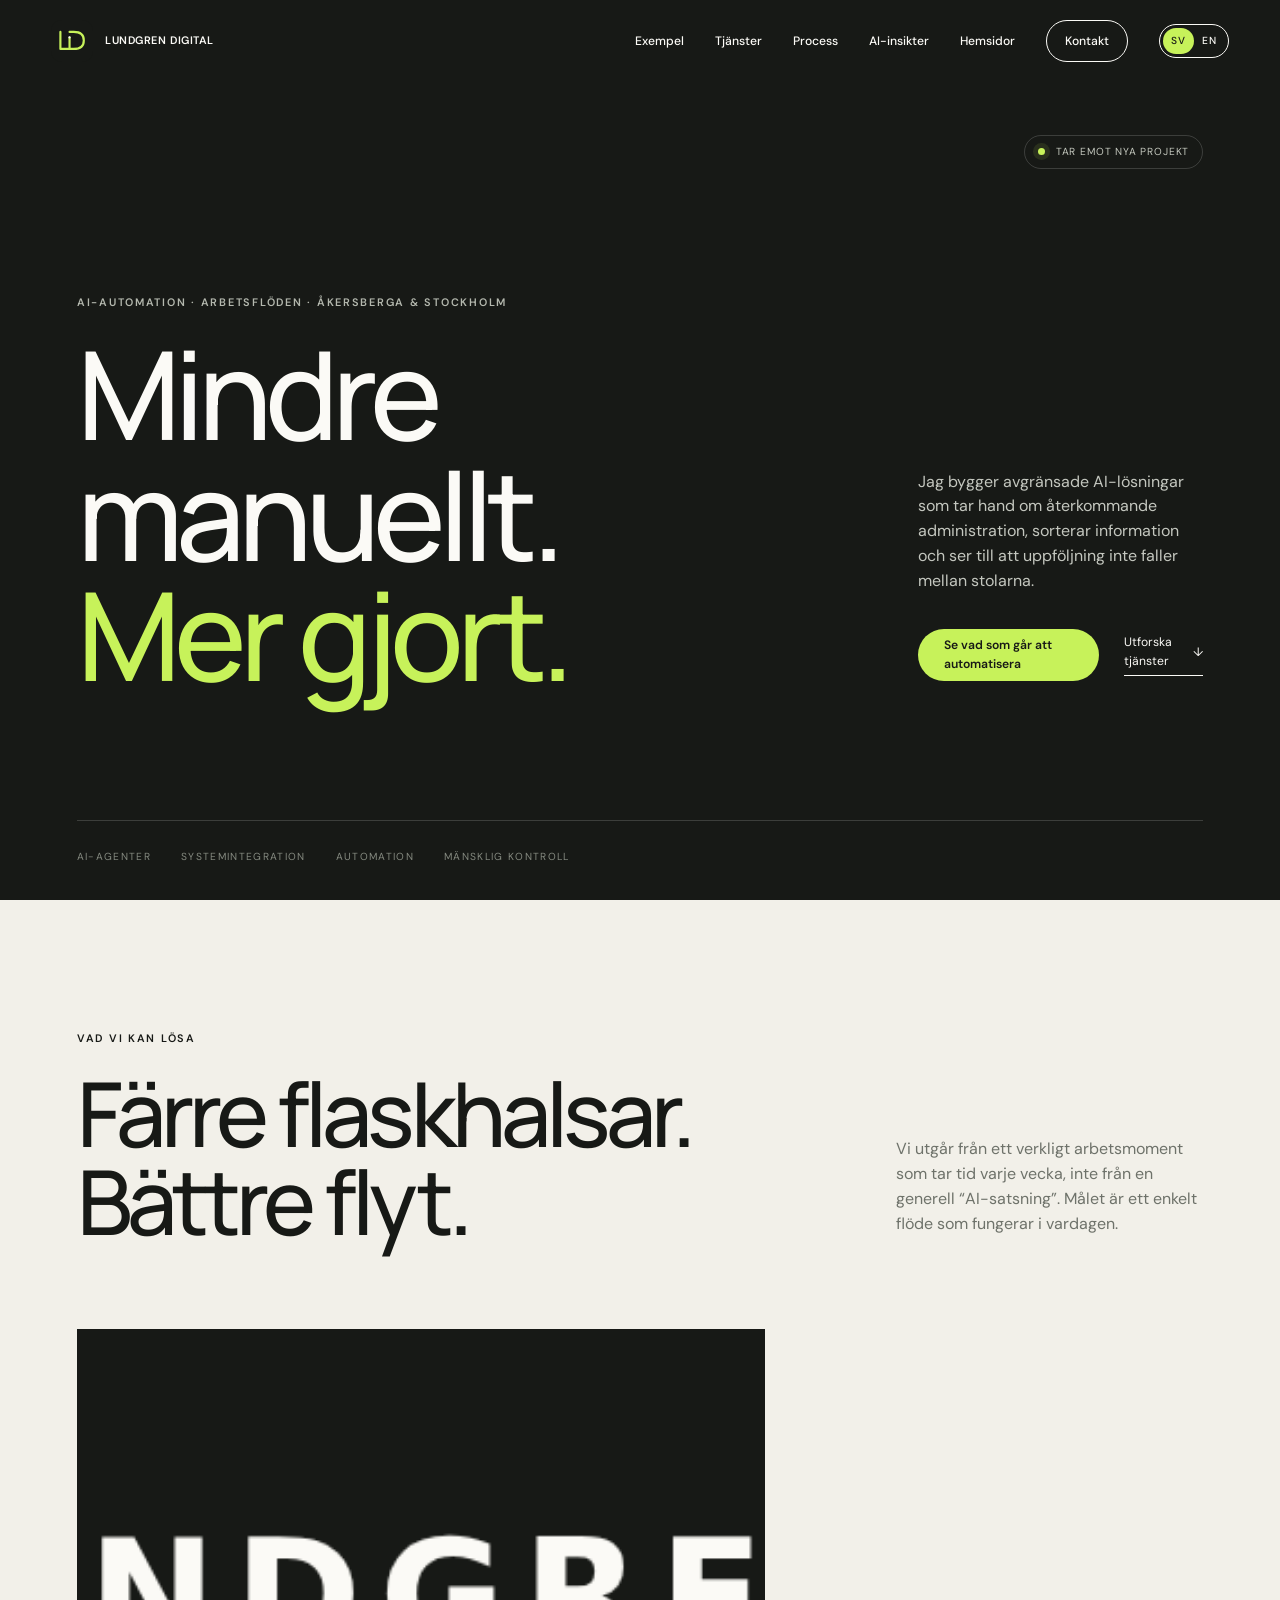
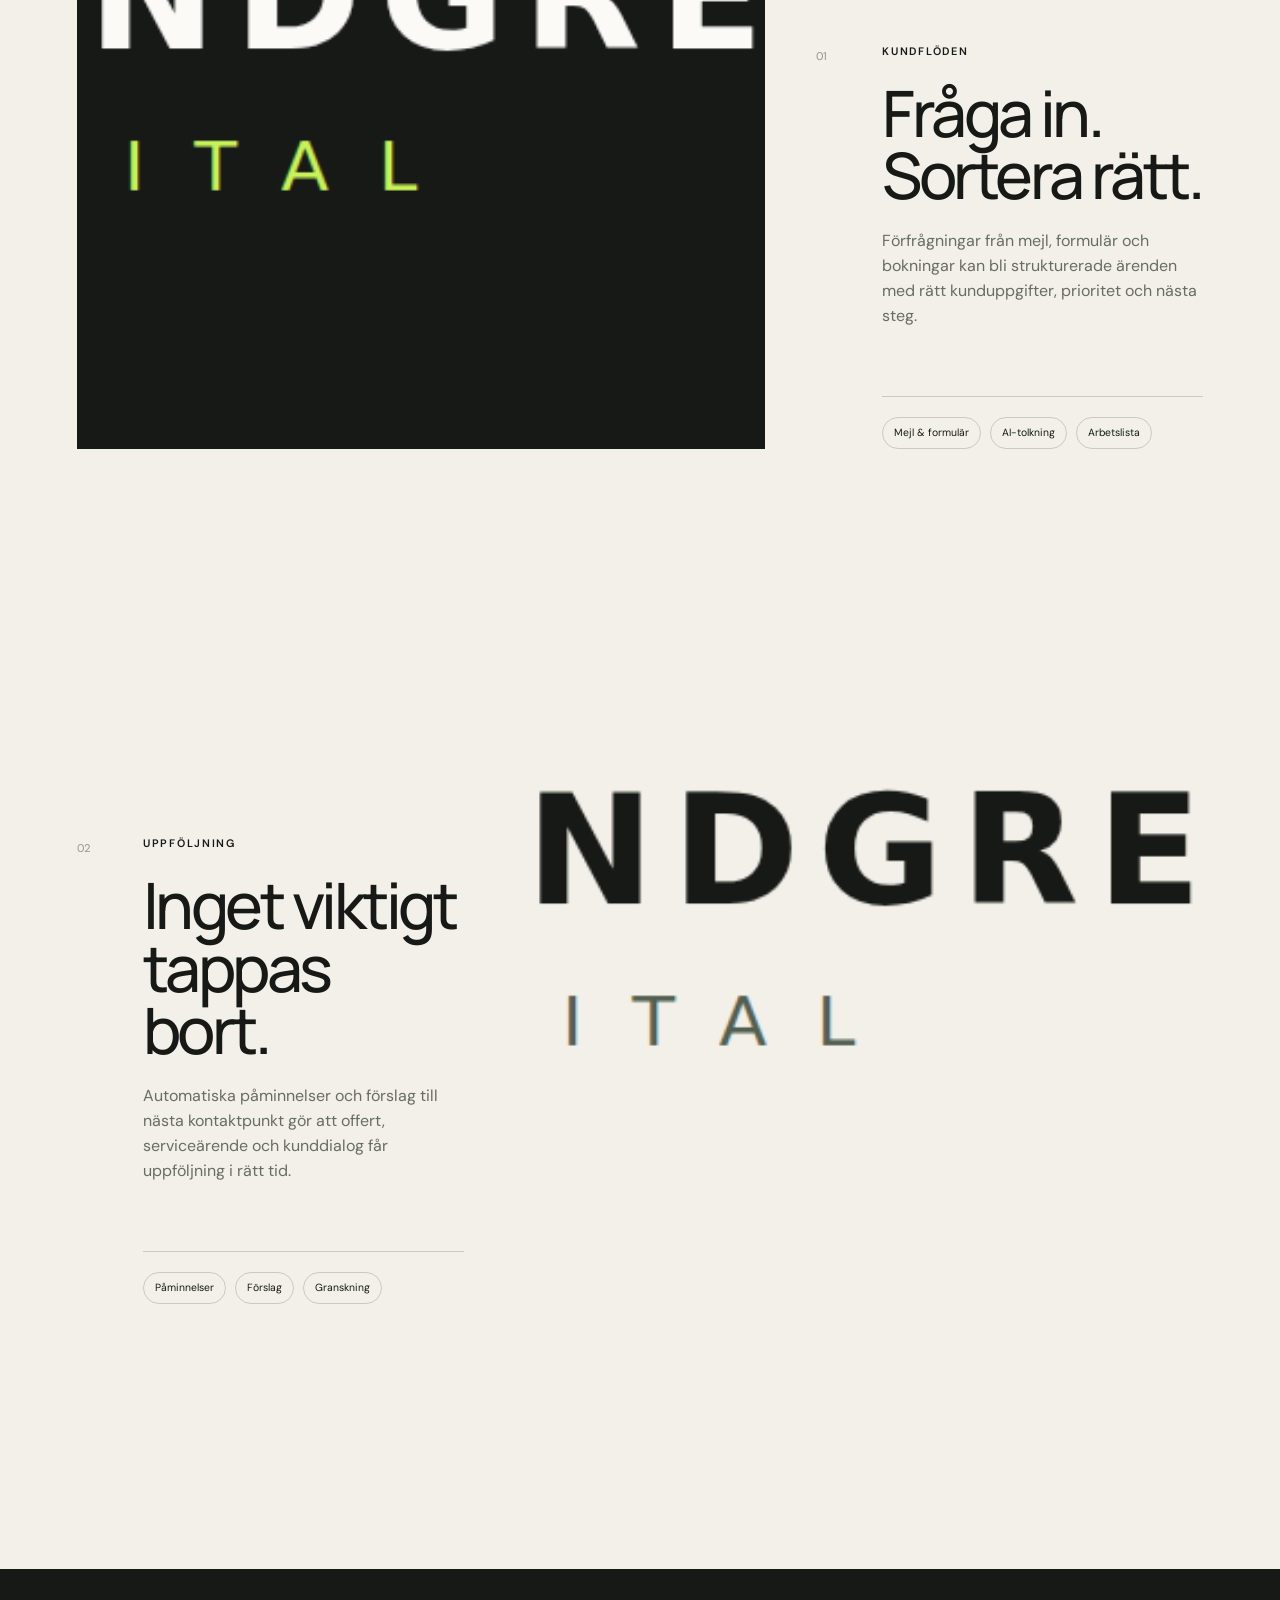
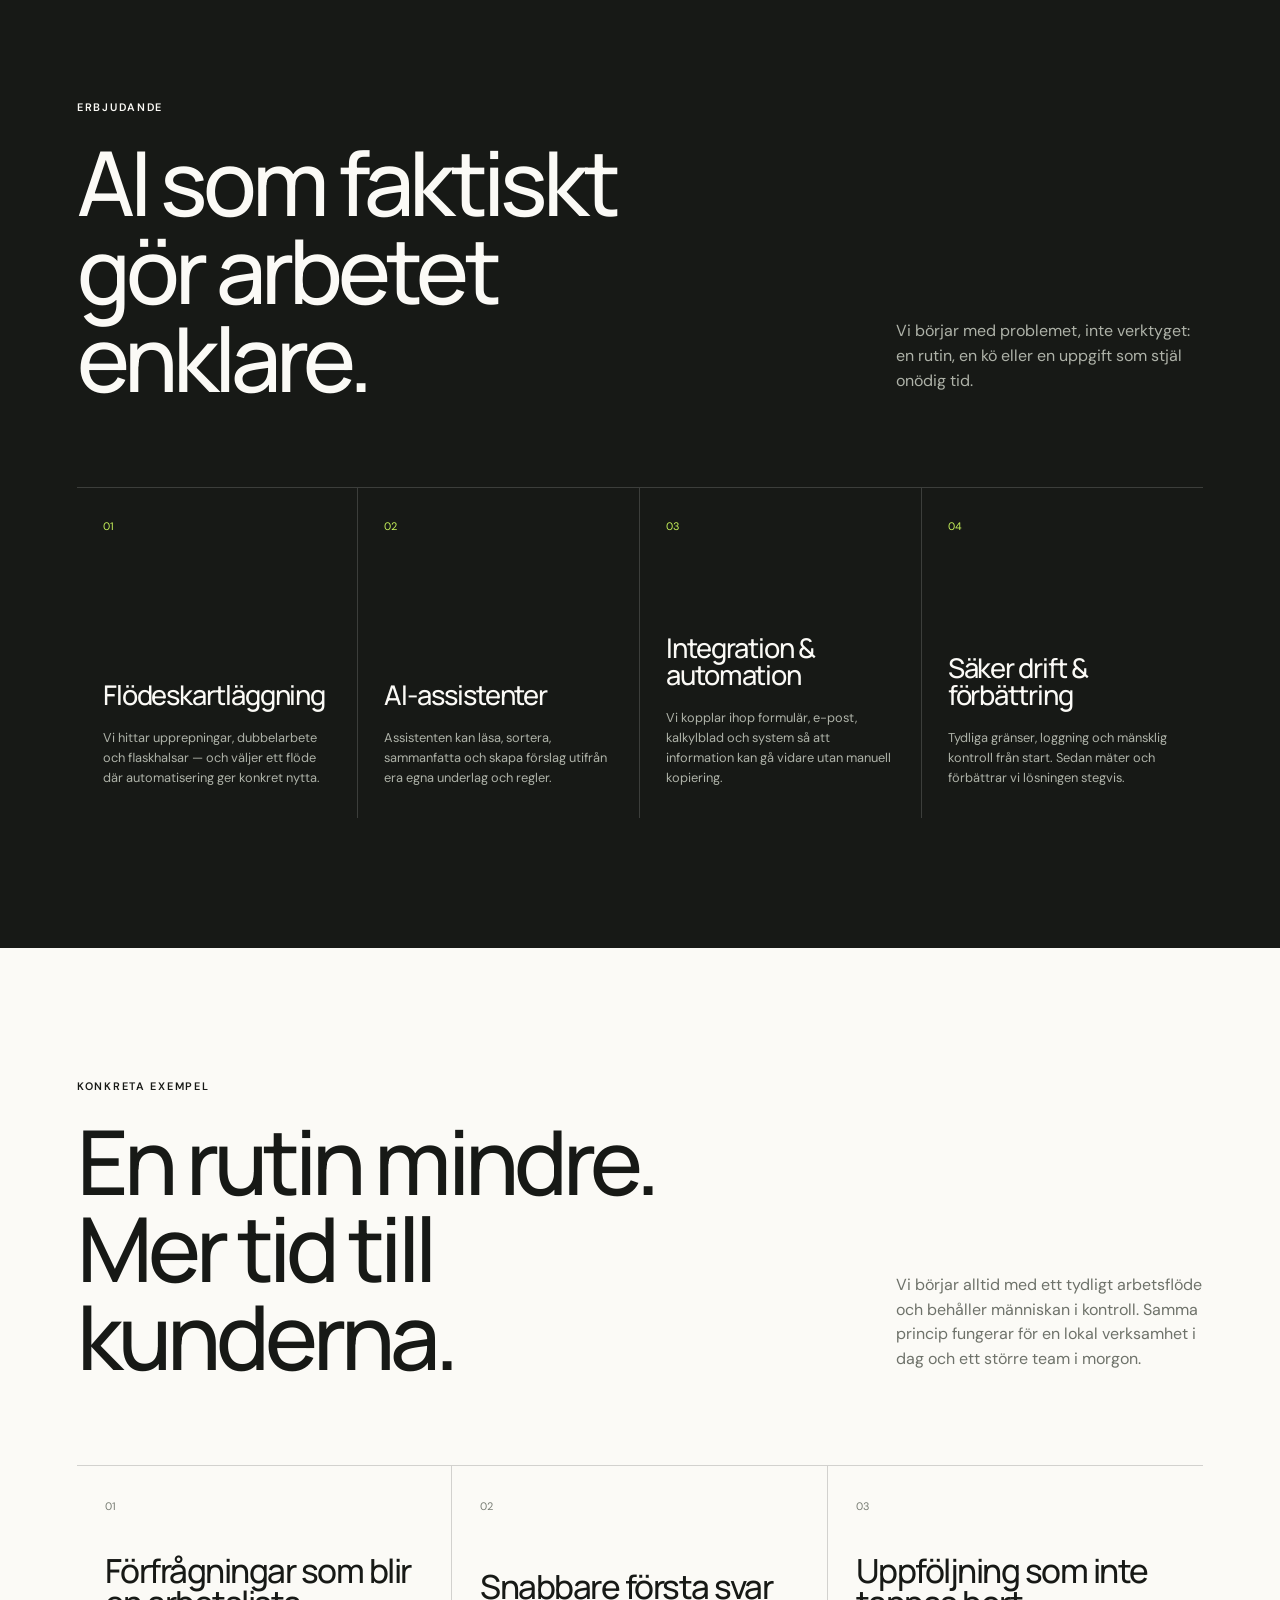
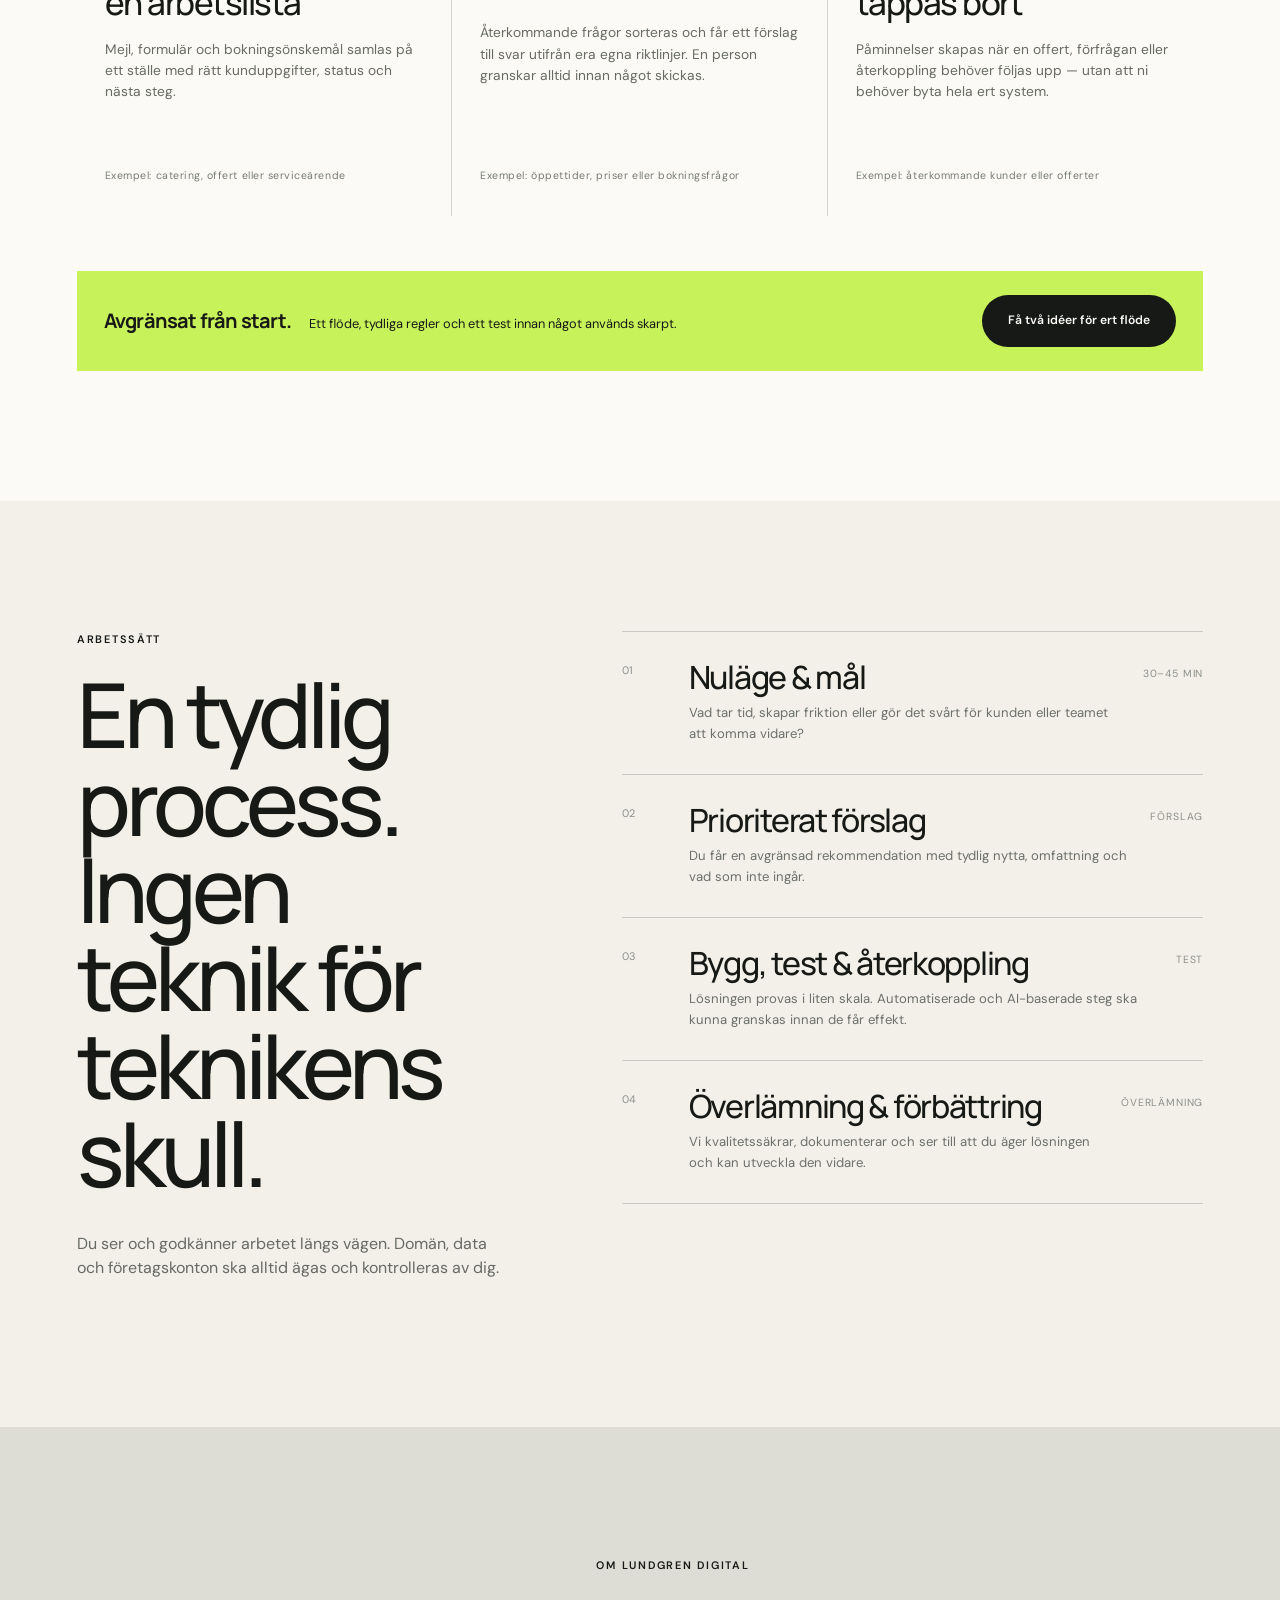
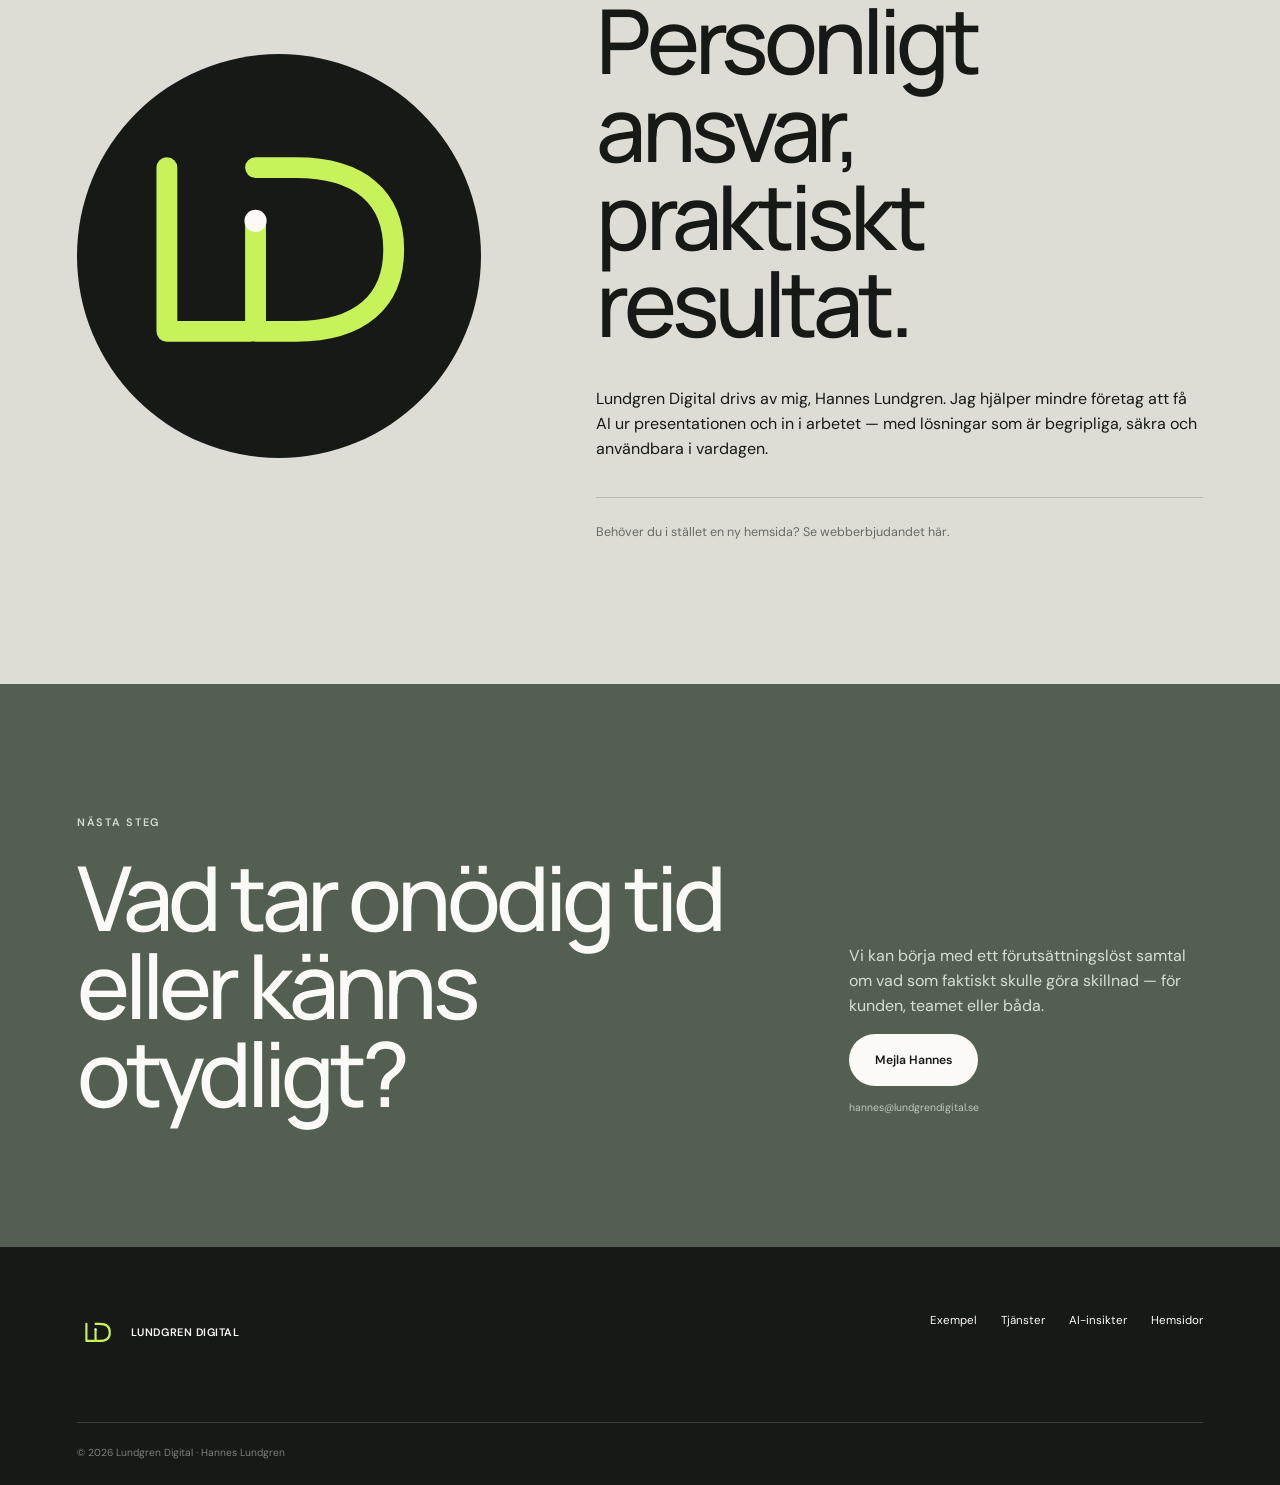
==== commit 6525ee5e: "Position site around AI automation" ====
--- a/index.html
+++ b/index.html
@@ -3,11 +3,11 @@
   <head>
     <meta charset="UTF-8" />
     <meta name="viewport" content="width=device-width, initial-scale=1.0" />
-    <meta name="description" content="Lundgren Digital hjälper mindre företag med webbdesign, smartare processer och praktisk AI-automation." />
+    <meta name="description" content="Lundgren Digital bygger praktiska AI-automationer som minskar manuellt arbete och gör kundflöden smidigare." />
     <meta name="robots" content="index, follow" />
     <meta name="theme-color" content="#171916" />
-    <meta property="og:title" content="Lundgren Digital — Webb, processer och AI" />
-    <meta property="og:description" content="Webbdesign, processförbättring och praktisk AI-automation för mindre företag." />
+    <meta property="og:title" content="Lundgren Digital — Praktisk AI-automation" />
+    <meta property="og:description" content="Praktiska AI-automationer för mindre företag." />
     <meta property="og:type" content="website" />
     <meta property="og:locale" content="sv_SE" />
     <meta property="og:url" content="https://lundgrendigital.se/" />
@@ -18,7 +18,7 @@
     <link rel="alternate" hreflang="sv" href="https://lundgrendigital.se/" />
     <link rel="alternate" hreflang="en" href="https://lundgrendigital.se/en/" />
     <link rel="alternate" hreflang="x-default" href="https://lundgrendigital.se/" />
-    <title>Lundgren Digital — Webb, processer och AI</title>
+    <title>Lundgren Digital — Praktisk AI-automation</title>
     <link rel="icon" href="favicon.svg" type="image/svg+xml" />
     <link rel="preconnect" href="https://fonts.googleapis.com" />
     <link rel="preconnect" href="https://fonts.gstatic.com" crossorigin />
@@ -32,10 +32,11 @@
       <a class="brand" href="#top" aria-label="Lundgren Digital, startsida"><img class="brand-mark" src="brand/final/loop-mark-badge.svg" width="42" height="42" alt="" /><span>Lundgren Digital</span></a>
       <button class="nav-toggle" type="button" aria-expanded="false" aria-controls="site-nav" data-label-open="Öppna meny" data-label-close="Stäng meny"><span></span><span></span><b class="sr-only">Öppna meny</b></button>
       <nav id="site-nav" aria-label="Huvudmeny">
-        <a href="blogg/">AI-genombrott</a>
-        <a href="#projekt">Projekt</a>
+        <a href="#exempel">Exempel</a>
         <a href="#tjanster">Tjänster</a>
         <a href="#process">Process</a>
+        <a href="blogg/">AI-insikter</a>
+        <a href="webb/">Hemsidor</a>
         <a class="nav-contact" href="#kontakt">Kontakt</a>
         <div class="lang-switch" aria-label="Välj språk"><a href="./" lang="sv" aria-current="page">SV</a><a href="en/" lang="en">EN</a></div>
       </nav>
@@ -46,58 +47,52 @@
         <div class="hero-status reveal"><span></span> Tar emot nya projekt</div>
         <div class="hero-grid">
           <div class="hero-copy reveal">
-            <p class="eyebrow">Webb · Processer · AI · Åkersberga & Stockholm</p>
-            <h1>Tydligare utåt. <em>Smidigare inåt.</em></h1>
+            <p class="eyebrow">AI-automation · Arbetsflöden · Åkersberga & Stockholm</p>
+            <h1>Mindre manuellt.<br /><em>Mer gjort.</em></h1>
           </div>
           <div class="hero-side">
-            <p>Jag hjälper mindre företag att förbättra både kundens digitala upplevelse och arbetet bakom kulisserna — genom webbdesign, smartare processer och praktisk AI.</p>
-            <div><a class="button button-accent" href="#projekt">Se exempel</a><a class="text-link" href="#tjanster">Utforska tjänster <span>↓</span></a></div>
+            <p>Jag bygger avgränsade AI-lösningar som tar hand om återkommande administration, sorterar information och ser till att uppföljning inte faller mellan stolarna.</p>
+            <div><a class="button button-accent" href="#exempel">Se vad som går att automatisera</a><a class="text-link" href="#tjanster">Utforska tjänster <span>↓</span></a></div>
           </div>
         </div>
-        <div class="hero-footer reveal"><span>Webbdesign</span><span>Processförbättring</span><span>Automation</span><span>Praktisk AI</span></div>
+        <div class="hero-footer reveal"><span>AI-agenter</span><span>Systemintegration</span><span>Automation</span><span>Mänsklig kontroll</span></div>
       </section>
 
-      <section class="projects section" id="projekt">
+      <section class="projects section" id="exempel">
         <div class="section-heading reveal">
-          <div><p class="eyebrow">Utvalda projekt</p><h2>Två branscher.<br />Två digitala lyft.</h2></div>
-          <p>De första portfolioexemplen fokuserar på webbdesign. Kommande case kommer även att visa processförbättring och AI-stödd automation.</p>
+          <div><p class="eyebrow">Vad vi kan lösa</p><h2>Färre flaskhalsar.<br />Bättre flyt.</h2></div>
+          <p>Vi utgår från ett verkligt arbetsmoment som tar tid varje vecka, inte från en generell “AI-satsning”. Målet är ett enkelt flöde som fungerar i vardagen.</p>
         </div>
 
         <article class="project project-featured reveal">
-          <a class="project-image" href="https://hannestlundgren-dotcom.github.io/eld-och-timjan-demo/" target="_blank" rel="noreferrer" aria-label="Öppna Eld och Timjan i ny flik">
-            <img src="assets/eld-och-timjan.png" width="1774" height="887" alt="Förstasidan för restaurangkonceptet Eld och Timjan" />
-            <span>Besök demon ↗</span>
-          </a>
+          <div class="project-image" aria-hidden="true"><img src="brand/final/loop-lockup-dark-1200.png" width="1200" height="630" alt="" /></div>
           <div class="project-info">
             <span class="project-number">01</span>
-            <div><p class="eyebrow">Restaurang · Konceptprojekt</p><h3>Eld & Timjan</h3><p>En varm kvarterskrogssajt med menyväxling, lokal SEO och ett tillgängligt bokningsflöde.</p></div>
-            <ul><li>Visuell identitet</li><li>Responsiv webb</li><li>Bokningsdemo</li></ul>
+            <div><p class="eyebrow">Kundflöden</p><h3>Fråga in.<br />Sortera rätt.</h3><p>Förfrågningar från mejl, formulär och bokningar kan bli strukturerade ärenden med rätt kunduppgifter, prioritet och nästa steg.</p></div>
+            <ul><li>Mejl & formulär</li><li>AI-tolkning</li><li>Arbetslista</li></ul>
           </div>
         </article>
 
         <article class="project reveal">
           <div class="project-info">
             <span class="project-number">02</span>
-            <div><p class="eyebrow">Frisörsalong · Konceptprojekt</p><h3>Studio Linnea</h3><p>En lugn, personlig salongssajt med behandlingar, prisbild och en tydlig väg till bokning.</p></div>
-            <ul><li>Varumärkesriktning</li><li>Mobil först</li><li>Lokal sökbarhet</li></ul>
+            <div><p class="eyebrow">Uppföljning</p><h3>Inget viktigt<br />tappas bort.</h3><p>Automatiska påminnelser och förslag till nästa kontaktpunkt gör att offert, serviceärende och kunddialog får uppföljning i rätt tid.</p></div>
+            <ul><li>Påminnelser</li><li>Förslag</li><li>Granskning</li></ul>
           </div>
-          <a class="project-image" href="https://hannestlundgren-dotcom.github.io/studio-linnea-demo/" target="_blank" rel="noreferrer" aria-label="Öppna Studio Linnea i ny flik">
-            <img src="assets/studio-linnea.png" width="1536" height="1024" alt="Förstasidan för salongskonceptet Studio Linnea" />
-            <span>Besök demon ↗</span>
-          </a>
+          <div class="project-image" aria-hidden="true"><img src="brand/final/loop-lockup-light-1200.png" width="1200" height="630" alt="" /></div>
         </article>
       </section>
 
       <section class="services section" id="tjanster">
         <div class="section-heading light reveal">
-          <div><p class="eyebrow">Erbjudande</p><h2>Rätt digital hjälp,<br />där den gör skillnad.</h2></div>
-          <p>Ibland är behovet en bättre hemsida. Ibland är det ett återkommande moment som borde förenklas. Vi börjar med problemet, inte verktyget.</p>
+          <div><p class="eyebrow">Erbjudande</p><h2>AI som faktiskt<br />gör arbetet enklare.</h2></div>
+          <p>Vi börjar med problemet, inte verktyget: en rutin, en kö eller en uppgift som stjäl onödig tid.</p>
         </div>
         <div class="service-grid">
-          <article class="reveal"><span>01</span><h3>Webbdesign & synlighet</h3><p>Tydliga, snabba och mobilanpassade hemsidor med rätt innehåll, lokal sökbarhet och en rak väg till kontakt.</p></article>
-          <article class="reveal"><span>02</span><h3>Processkartläggning</h3><p>Vi hittar manuella uppgifter, dubbelarbete och flaskhalsar som tar tid eller skapar onödig friktion.</p></article>
-          <article class="reveal"><span>03</span><h3>Automation & AI</h3><p>Avgränsade flöden för exempelvis sammanställning, utkast, uppföljning eller informationshantering — med mänsklig kontroll.</p></article>
-          <article class="reveal"><span>04</span><h3>Löpande förbättring</h3><p>Vi mäter vad som fungerar, dokumenterar lösningen och förbättrar stegvis utan att göra verksamheten verktygsberoende.</p></article>
+          <article class="reveal"><span>01</span><h3>Flödeskartläggning</h3><p>Vi hittar upprepningar, dubbelarbete och flaskhalsar — och väljer ett flöde där automatisering ger konkret nytta.</p></article>
+          <article class="reveal"><span>02</span><h3>AI-assistenter</h3><p>Assistenten kan läsa, sortera, sammanfatta och skapa förslag utifrån era egna underlag och regler.</p></article>
+          <article class="reveal"><span>03</span><h3>Integration & automation</h3><p>Vi kopplar ihop formulär, e-post, kalkylblad och system så att information kan gå vidare utan manuell kopiering.</p></article>
+          <article class="reveal"><span>04</span><h3>Säker drift & förbättring</h3><p>Tydliga gränser, loggning och mänsklig kontroll från start. Sedan mäter och förbättrar vi lösningen stegvis.</p></article>
         </div>
       </section>
 
@@ -126,7 +121,7 @@
 
       <section class="about section">
         <div class="about-mark reveal" aria-hidden="true"><img src="brand/final/loop-mark-light.svg" alt="" /></div>
-        <div class="about-copy reveal"><p class="eyebrow">Om Lundgren Digital</p><h2>Personligt ansvar,<br />praktiskt resultat.</h2><p>Lundgren Digital drivs av mig, Hannes Lundgren. Jag hjälper mindre företag med tydliga webbupplevelser, smartare arbetsflöden och praktisk användning av AI — med fokus på lösningar som är begripliga, säkra och användbara i vardagen.</p><p class="about-note">De första publika exemplen är webbprojekt. Process- och AI-erbjudandet utvecklas genom tydligt avgränsade pilotprojekt.</p></div>
+        <div class="about-copy reveal"><p class="eyebrow">Om Lundgren Digital</p><h2>Personligt ansvar,<br />praktiskt resultat.</h2><p>Lundgren Digital drivs av mig, Hannes Lundgren. Jag hjälper mindre företag att få AI ur presentationen och in i arbetet — med lösningar som är begripliga, säkra och användbara i vardagen.</p><p class="about-note">Behöver du i stället en ny hemsida? <a href="webb/">Se webberbjudandet här.</a></p></div>
       </section>
 
       <section class="contact section" id="kontakt">
@@ -140,7 +135,7 @@
 
     <footer>
       <a class="brand footer-brand" href="#top"><img class="brand-mark" src="brand/final/loop-mark-badge.svg" width="42" height="42" alt="" /><span>Lundgren Digital</span></a>
-      <div><a href="#projekt">Projekt</a><a href="#tjanster">Tjänster</a><a href="#process">Process</a><a href="https://github.com/hannestlundgren-dotcom" target="_blank" rel="noreferrer">GitHub ↗</a></div>
+      <div><a href="#exempel">Exempel</a><a href="#tjanster">Tjänster</a><a href="blogg/">AI-insikter</a><a href="webb/">Hemsidor</a></div>
       <small>© <span id="year"></span> Lundgren Digital · Hannes Lundgren</small>
     </footer>
 
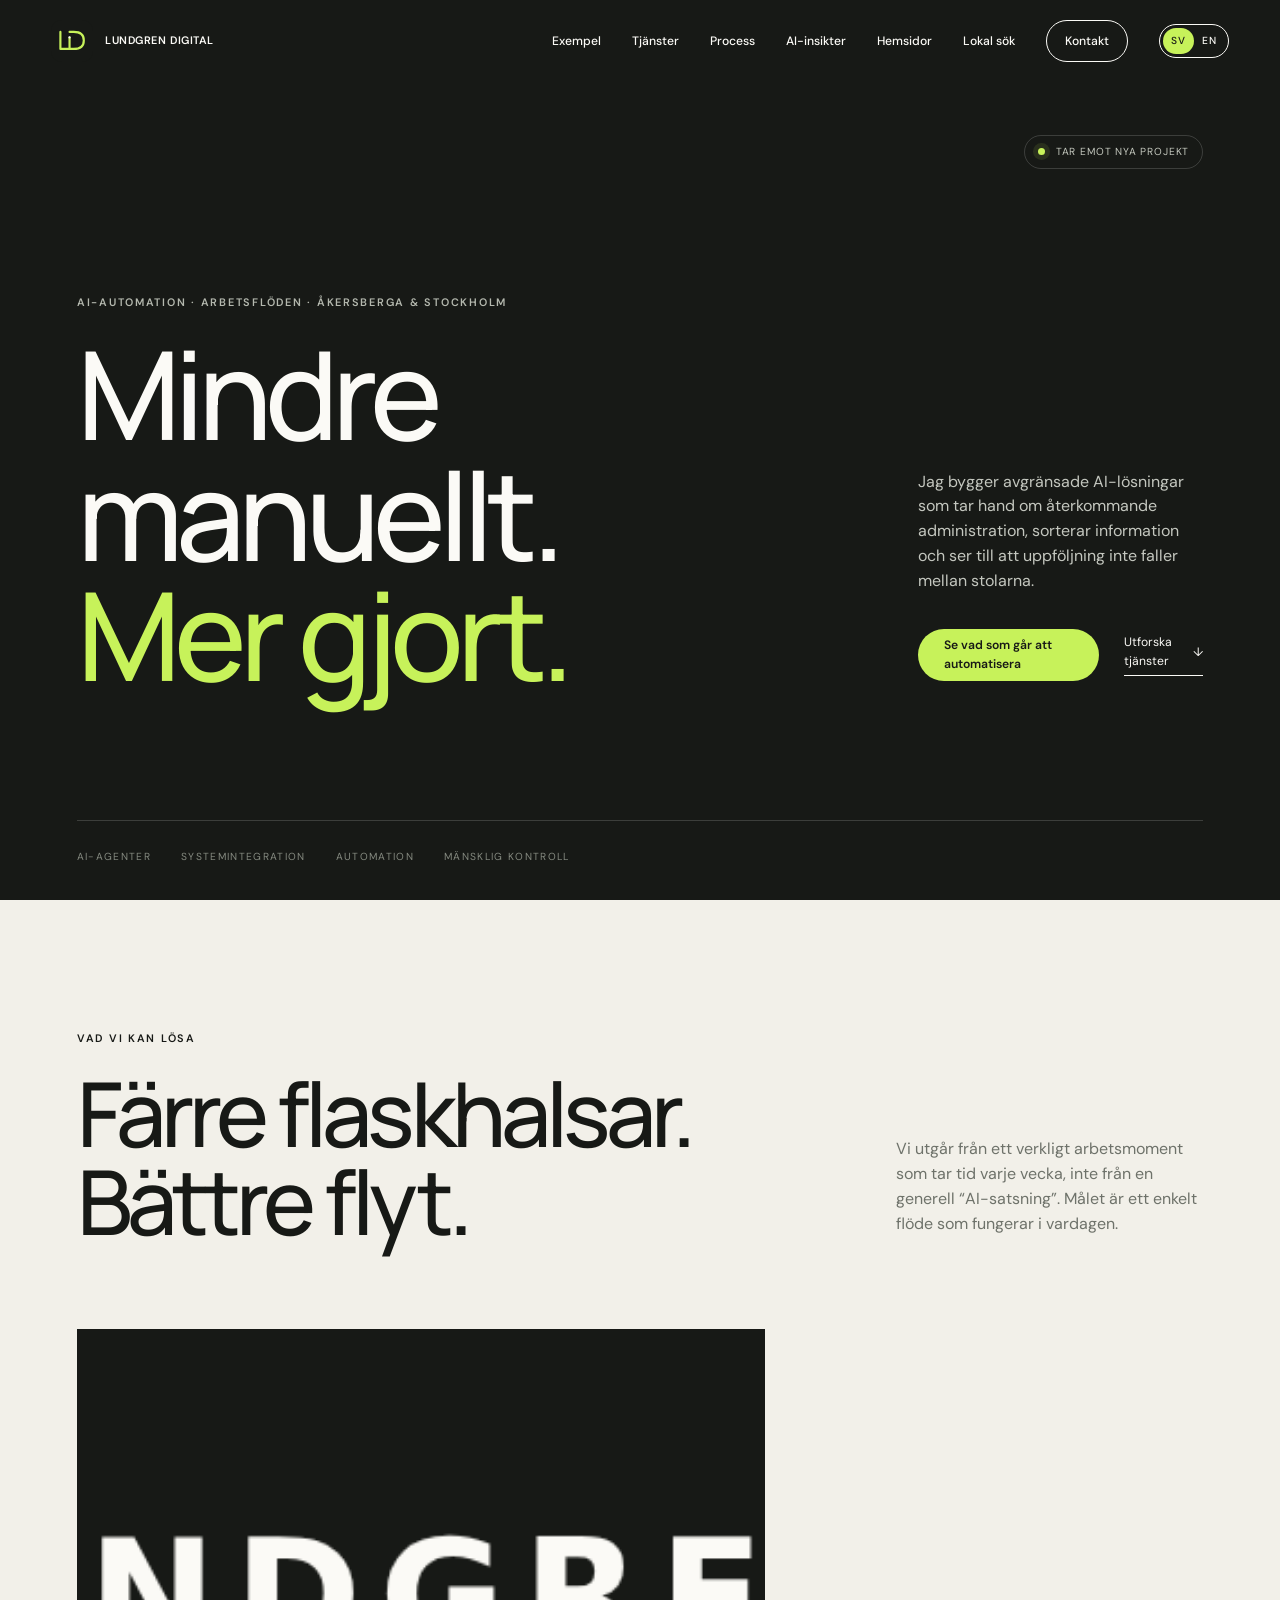
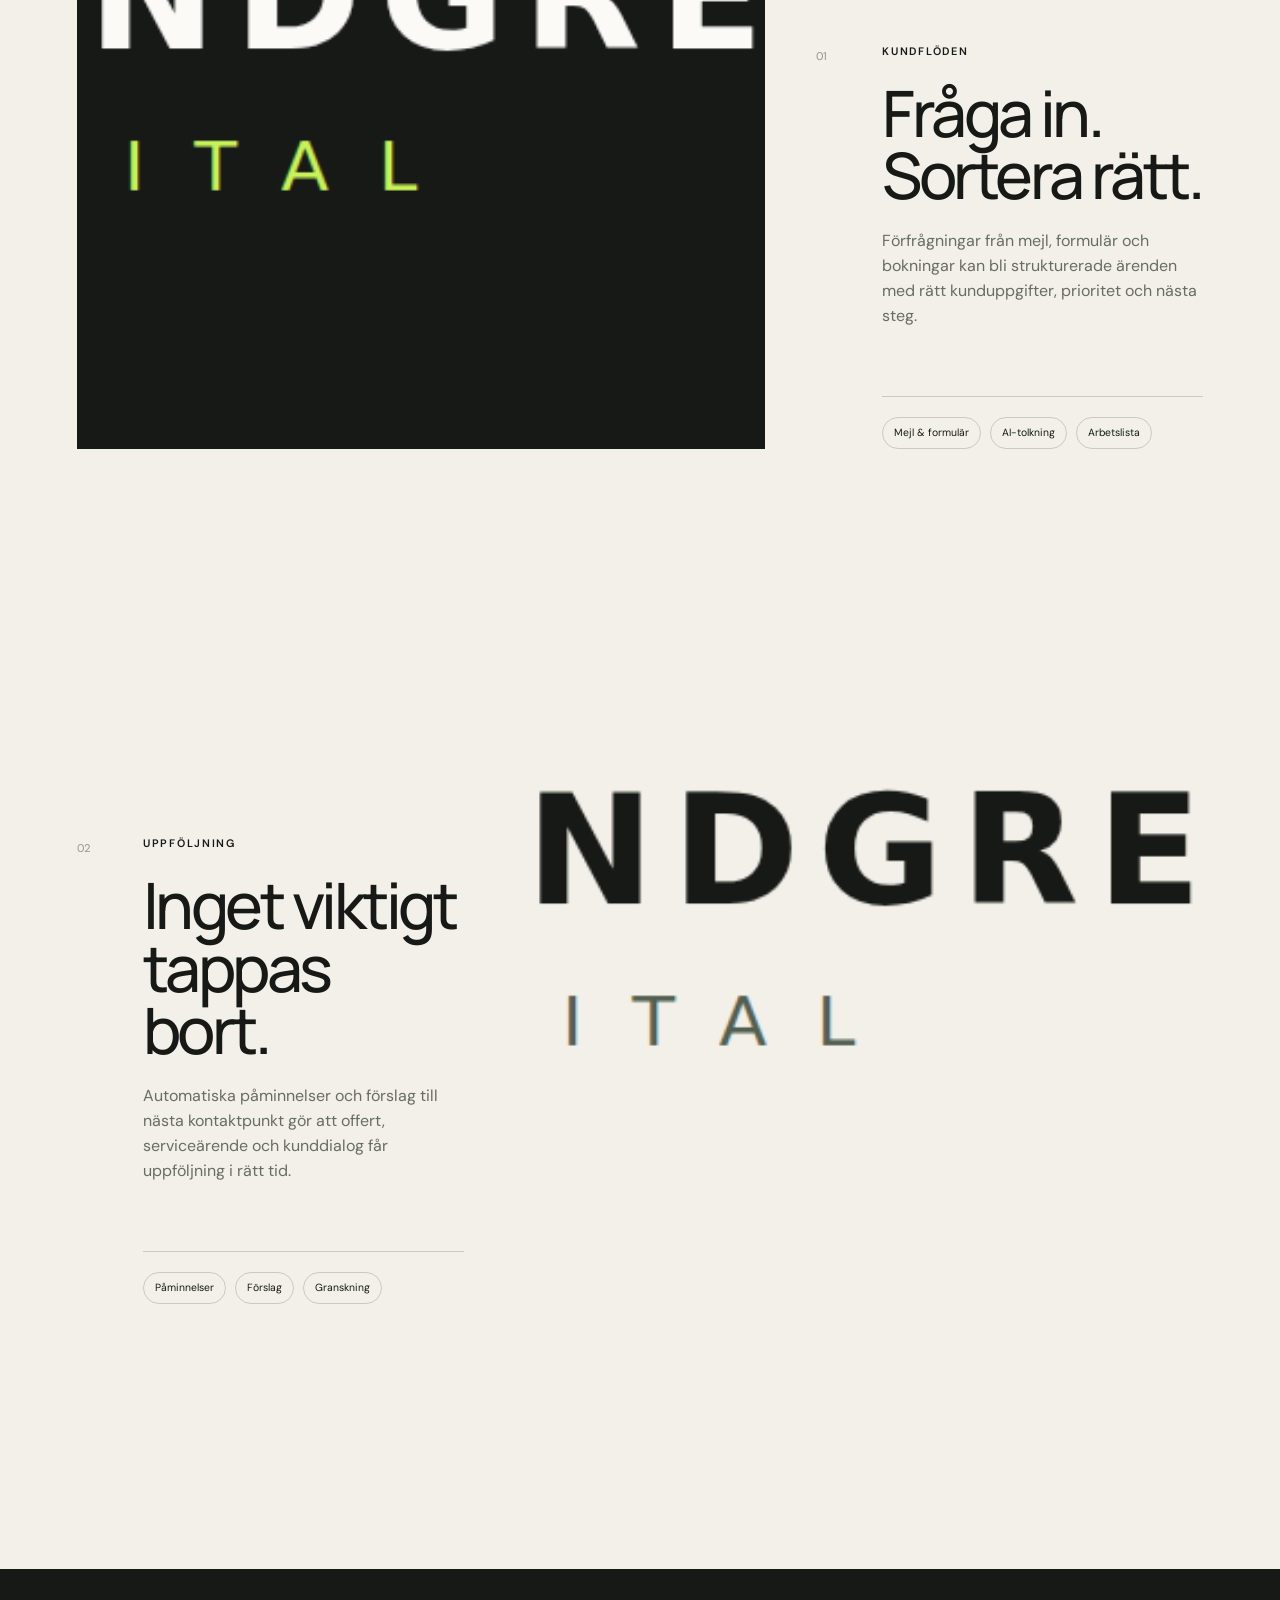
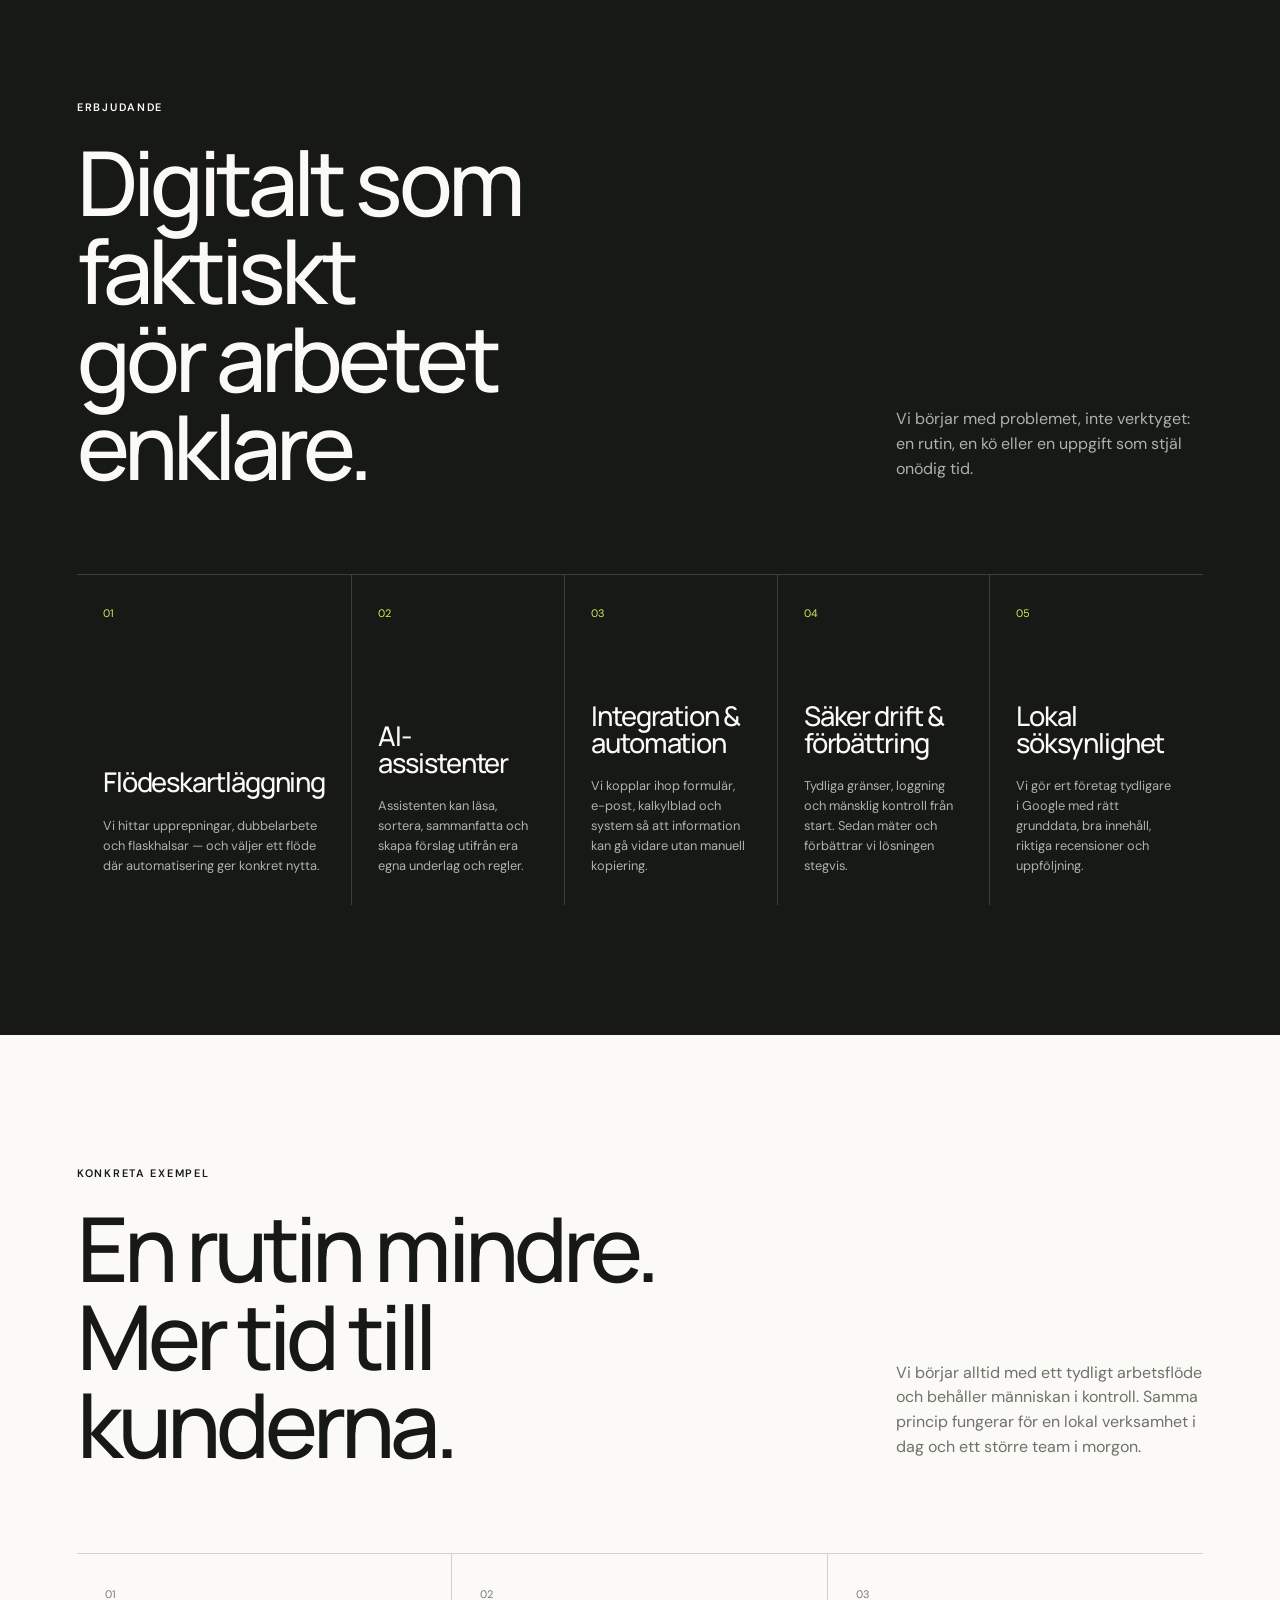
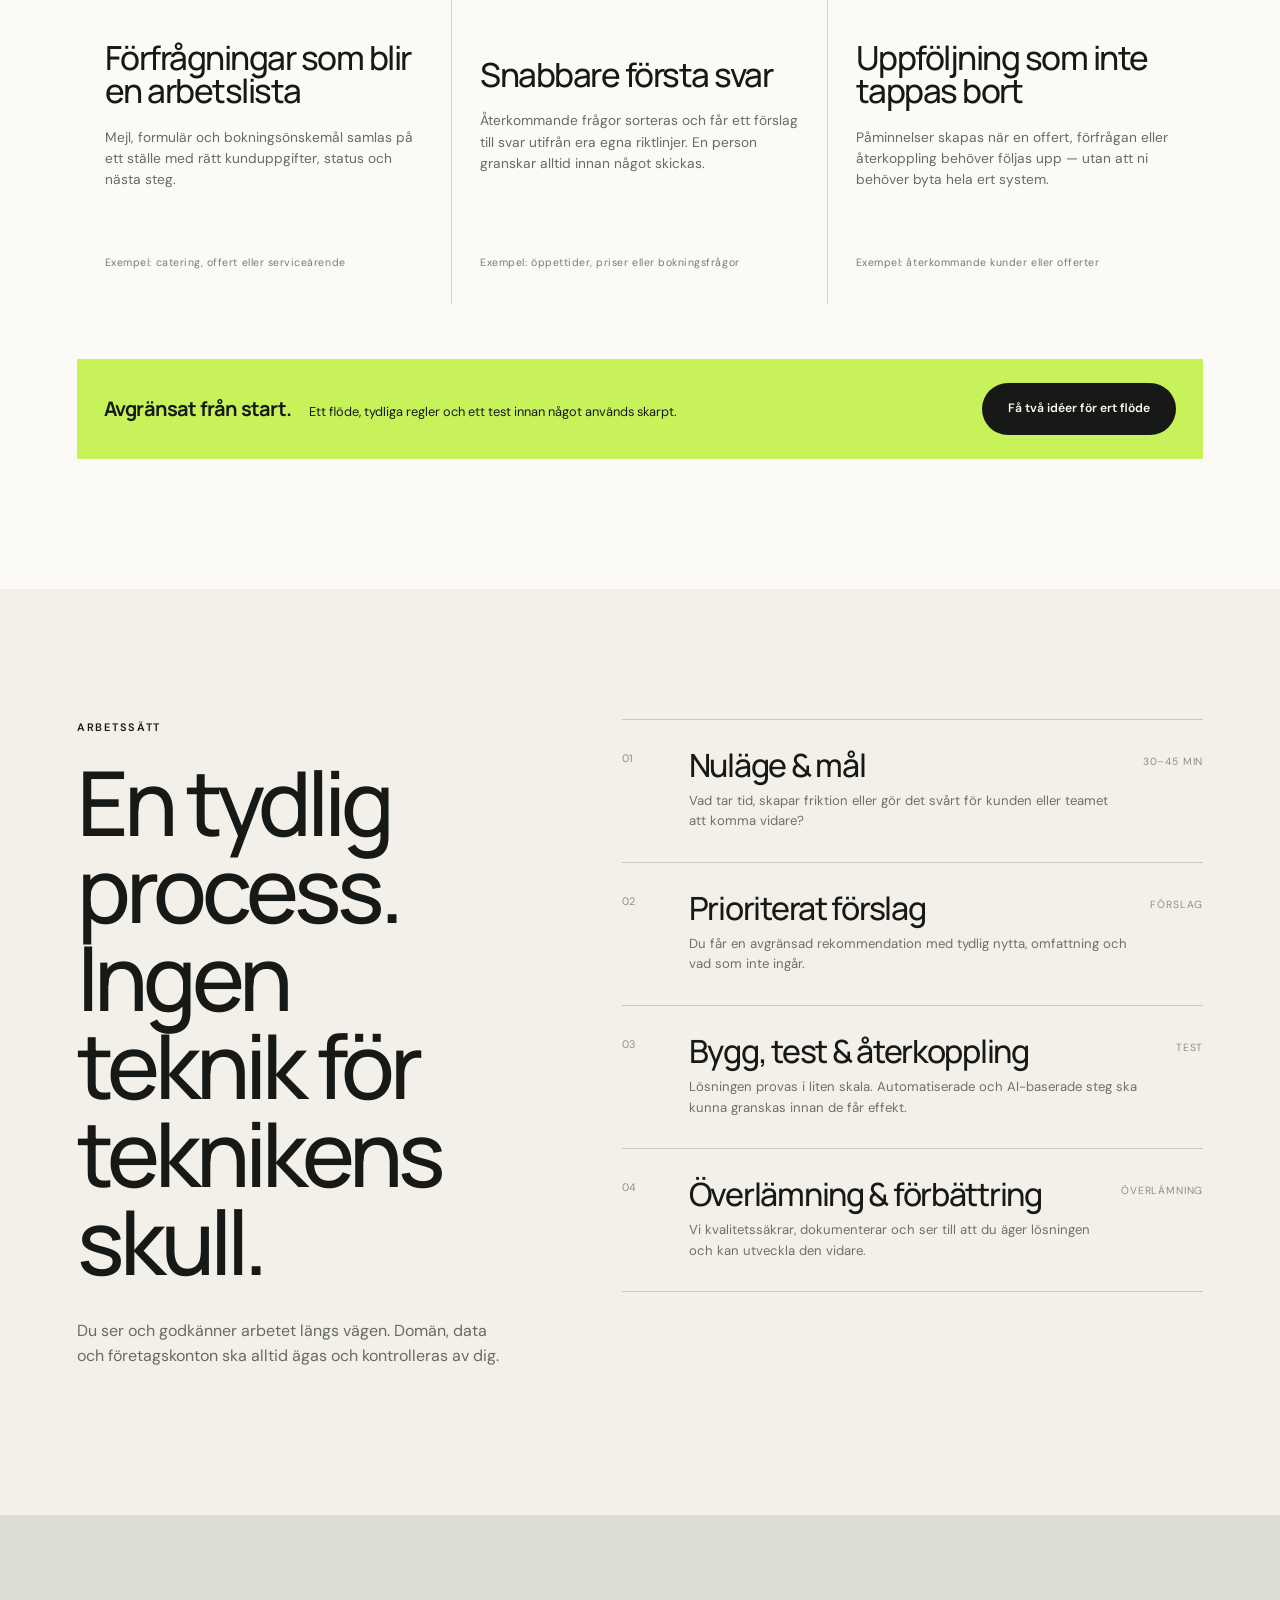
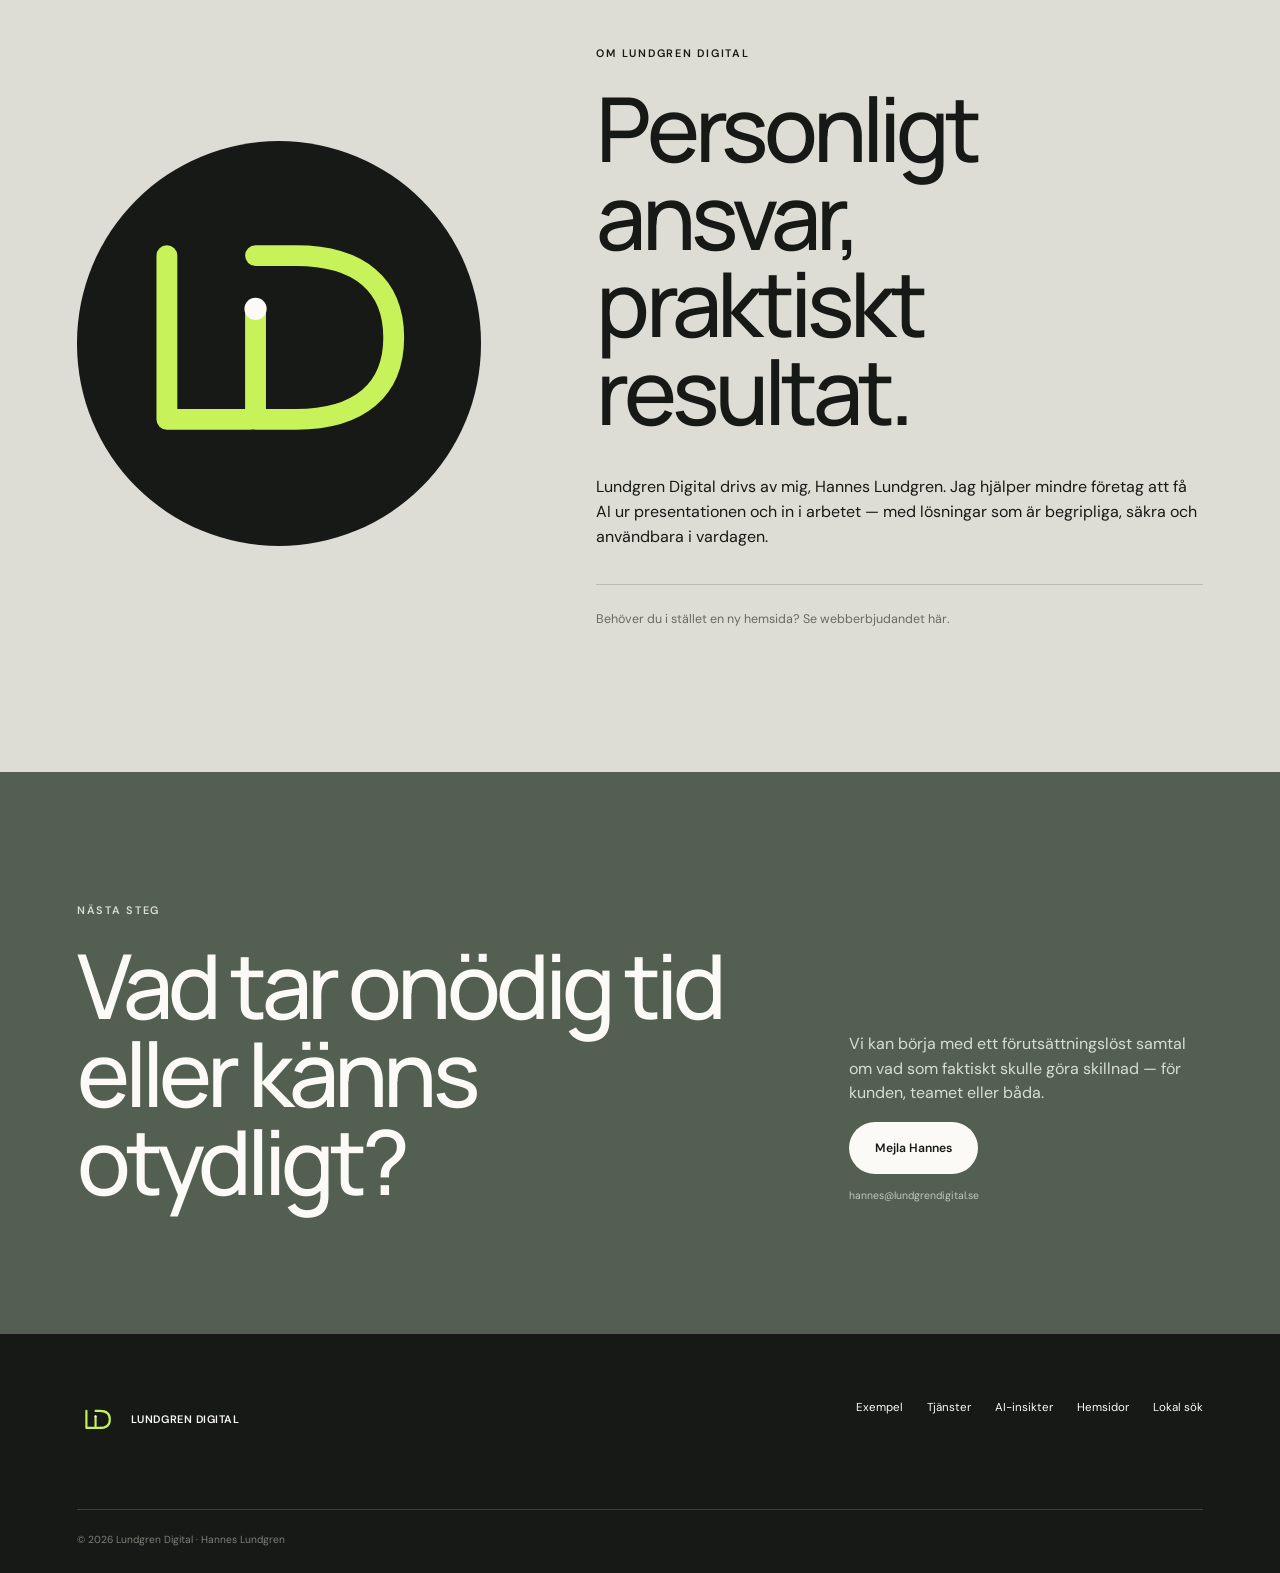
==== commit 9de87274: "Add local search service page" ====
--- a/index.html
+++ b/index.html
@@ -37,6 +37,7 @@
         <a href="#process">Process</a>
         <a href="blogg/">AI-insikter</a>
         <a href="webb/">Hemsidor</a>
+        <a href="lokal-sok/">Lokal sök</a>
         <a class="nav-contact" href="#kontakt">Kontakt</a>
         <div class="lang-switch" aria-label="Välj språk"><a href="./" lang="sv" aria-current="page">SV</a><a href="en/" lang="en">EN</a></div>
       </nav>
@@ -85,7 +86,7 @@
 
       <section class="services section" id="tjanster">
         <div class="section-heading light reveal">
-          <div><p class="eyebrow">Erbjudande</p><h2>AI som faktiskt<br />gör arbetet enklare.</h2></div>
+          <div><p class="eyebrow">Erbjudande</p><h2>Digitalt som faktiskt<br />gör arbetet enklare.</h2></div>
           <p>Vi börjar med problemet, inte verktyget: en rutin, en kö eller en uppgift som stjäl onödig tid.</p>
         </div>
         <div class="service-grid">
@@ -93,6 +94,7 @@
           <article class="reveal"><span>02</span><h3>AI-assistenter</h3><p>Assistenten kan läsa, sortera, sammanfatta och skapa förslag utifrån era egna underlag och regler.</p></article>
           <article class="reveal"><span>03</span><h3>Integration & automation</h3><p>Vi kopplar ihop formulär, e-post, kalkylblad och system så att information kan gå vidare utan manuell kopiering.</p></article>
           <article class="reveal"><span>04</span><h3>Säker drift & förbättring</h3><p>Tydliga gränser, loggning och mänsklig kontroll från start. Sedan mäter och förbättrar vi lösningen stegvis.</p></article>
+          <article class="reveal"><span>05</span><h3>Lokal söksynlighet</h3><p>Vi gör ert företag tydligare i Google med rätt grunddata, bra innehåll, riktiga recensioner och uppföljning.</p></article>
         </div>
       </section>
 
@@ -135,7 +137,7 @@
 
     <footer>
       <a class="brand footer-brand" href="#top"><img class="brand-mark" src="brand/final/loop-mark-badge.svg" width="42" height="42" alt="" /><span>Lundgren Digital</span></a>
-      <div><a href="#exempel">Exempel</a><a href="#tjanster">Tjänster</a><a href="blogg/">AI-insikter</a><a href="webb/">Hemsidor</a></div>
+      <div><a href="#exempel">Exempel</a><a href="#tjanster">Tjänster</a><a href="blogg/">AI-insikter</a><a href="webb/">Hemsidor</a><a href="lokal-sok/">Lokal sök</a></div>
       <small>© <span id="year"></span> Lundgren Digital · Hannes Lundgren</small>
     </footer>
 
--- a/styles.css
+++ b/styles.css
@@ -79,7 +79,7 @@
 
 .services { color: var(--white); background: var(--ink); }
 .section-heading.light > p { color: #aeb2a8; }
-.service-grid { display: grid; grid-template-columns: repeat(4, 1fr); border-top: 1px solid var(--line-dark); }
+.service-grid { display: grid; grid-template-columns: repeat(5, 1fr); border-top: 1px solid var(--line-dark); }
 .service-grid article { min-height: 330px; padding: 30px 26px; display: flex; flex-direction: column; border-right: 1px solid var(--line-dark); }
 .service-grid article:last-child { border-right: 0; }
 .service-grid span { color: var(--accent); font-size: .68rem; }
@@ -151,8 +151,8 @@
   .project .project-image { order: 1; }
   .project-image { height: 70vw; }
   .service-grid { grid-template-columns: 1fr 1fr; }
-  .service-grid article:nth-child(2) { border-right: 0; }
-  .service-grid article:nth-child(-n+2) { border-bottom: 1px solid var(--line-dark); }
+  .service-grid article:nth-child(2n) { border-right: 0; }
+  .service-grid article:not(:last-child) { border-bottom: 1px solid var(--line-dark); }
   .workflow-grid { grid-template-columns: 1fr; }
   .workflow-card { min-height: 260px; border-right: 0; border-bottom: 1px solid var(--line-light); }
   .workflow-card:last-child { border-bottom: 0; }
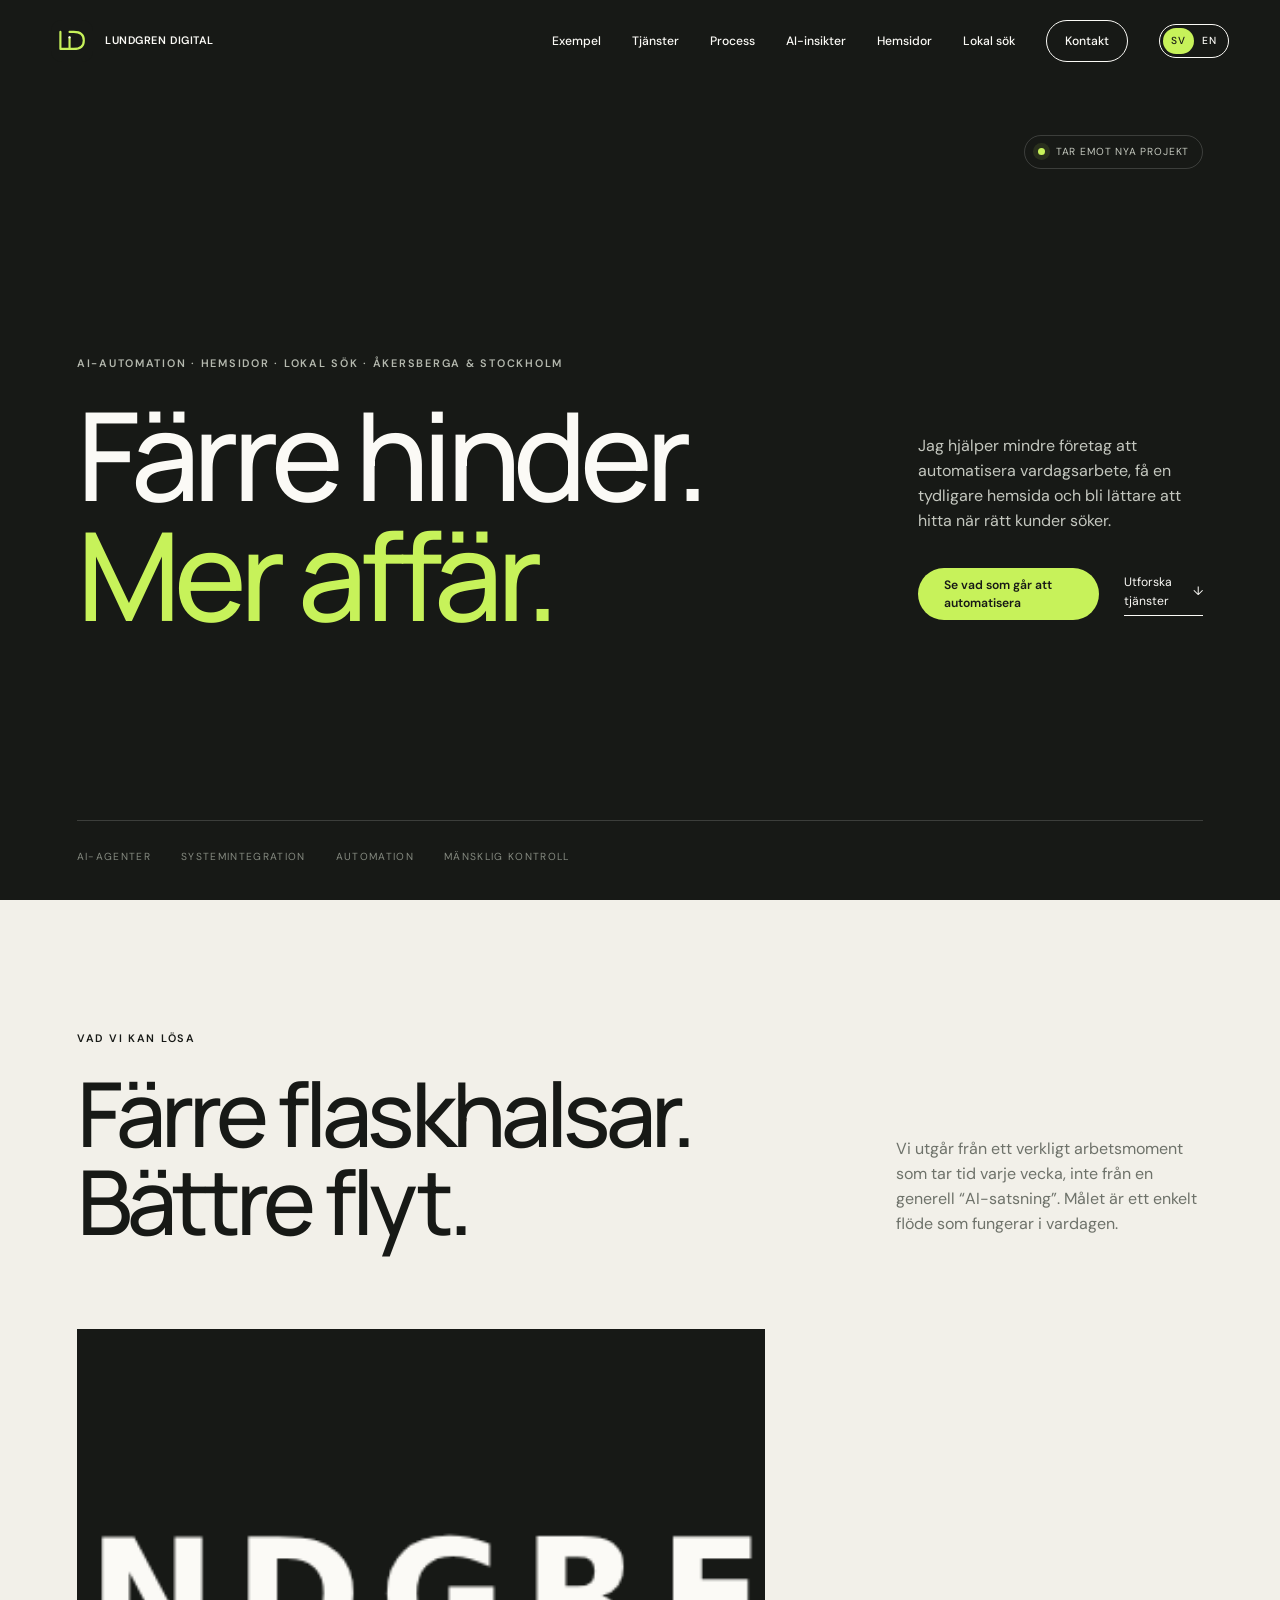
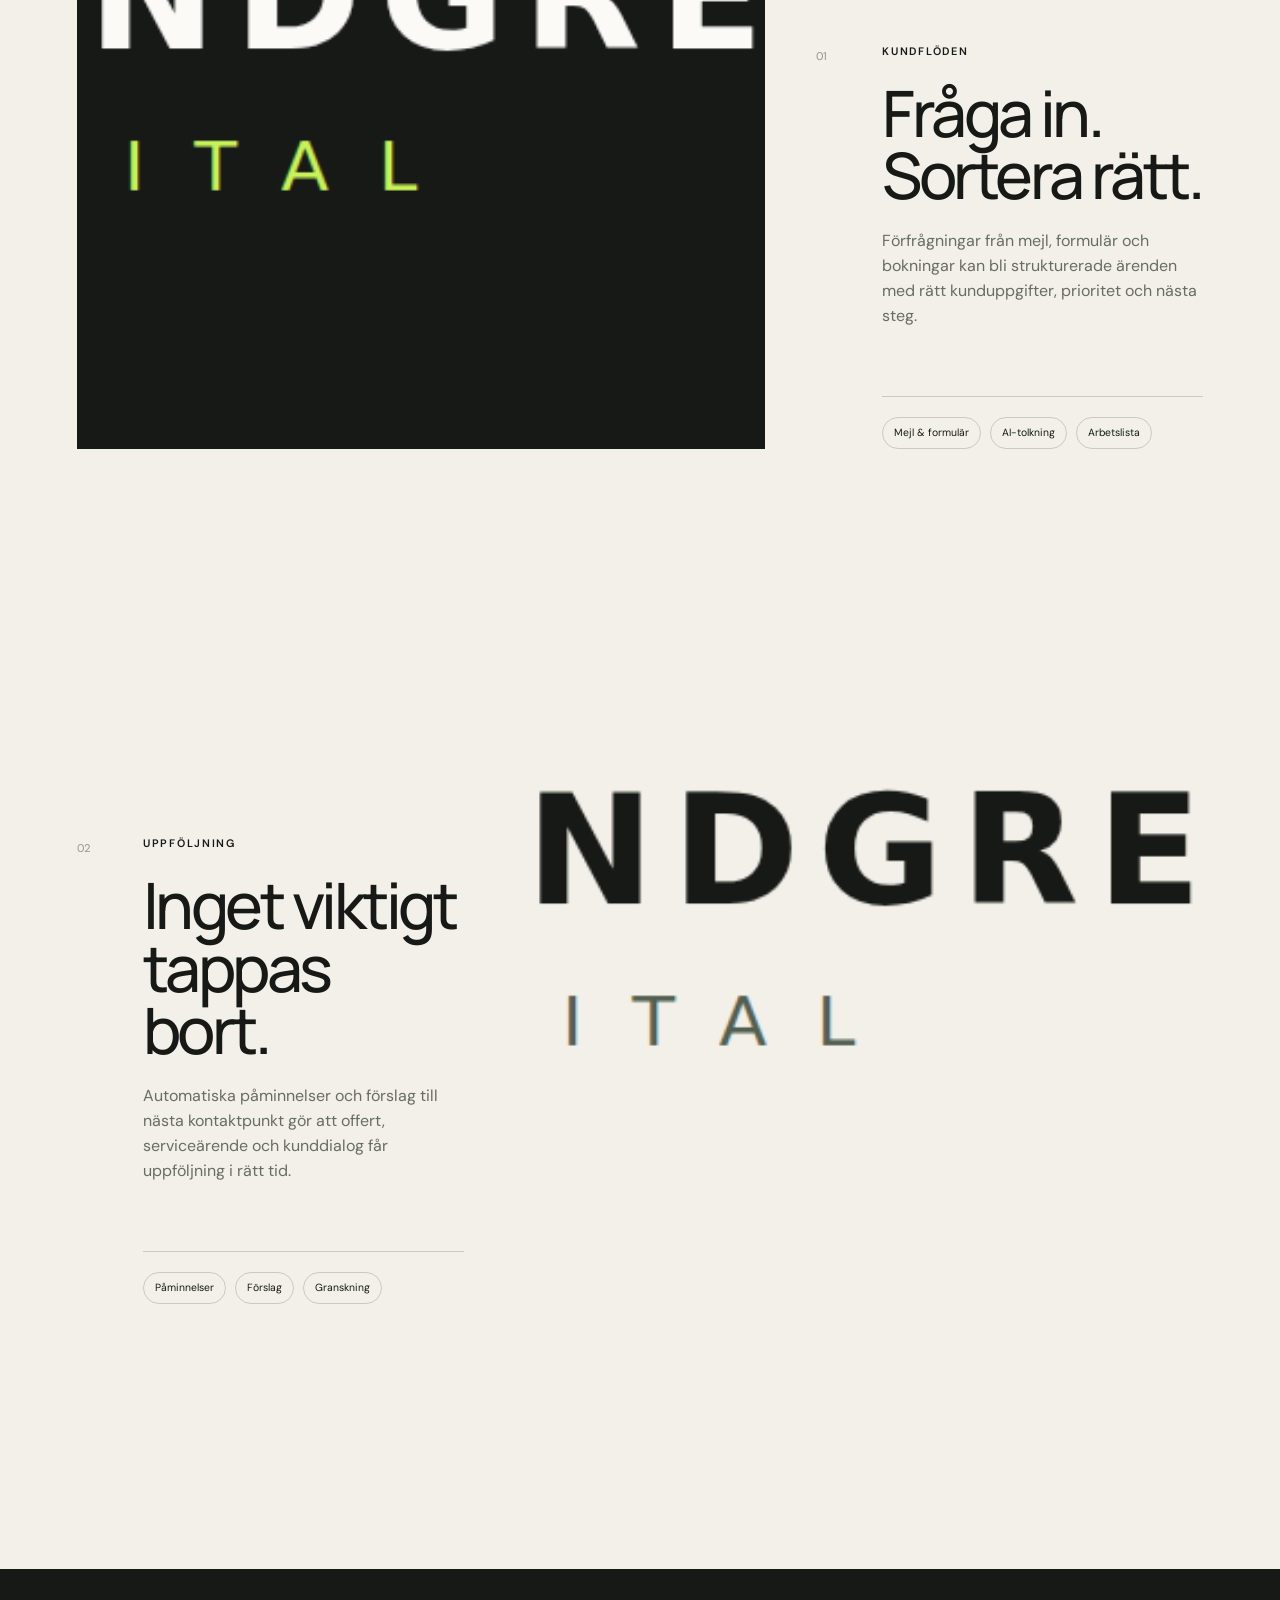
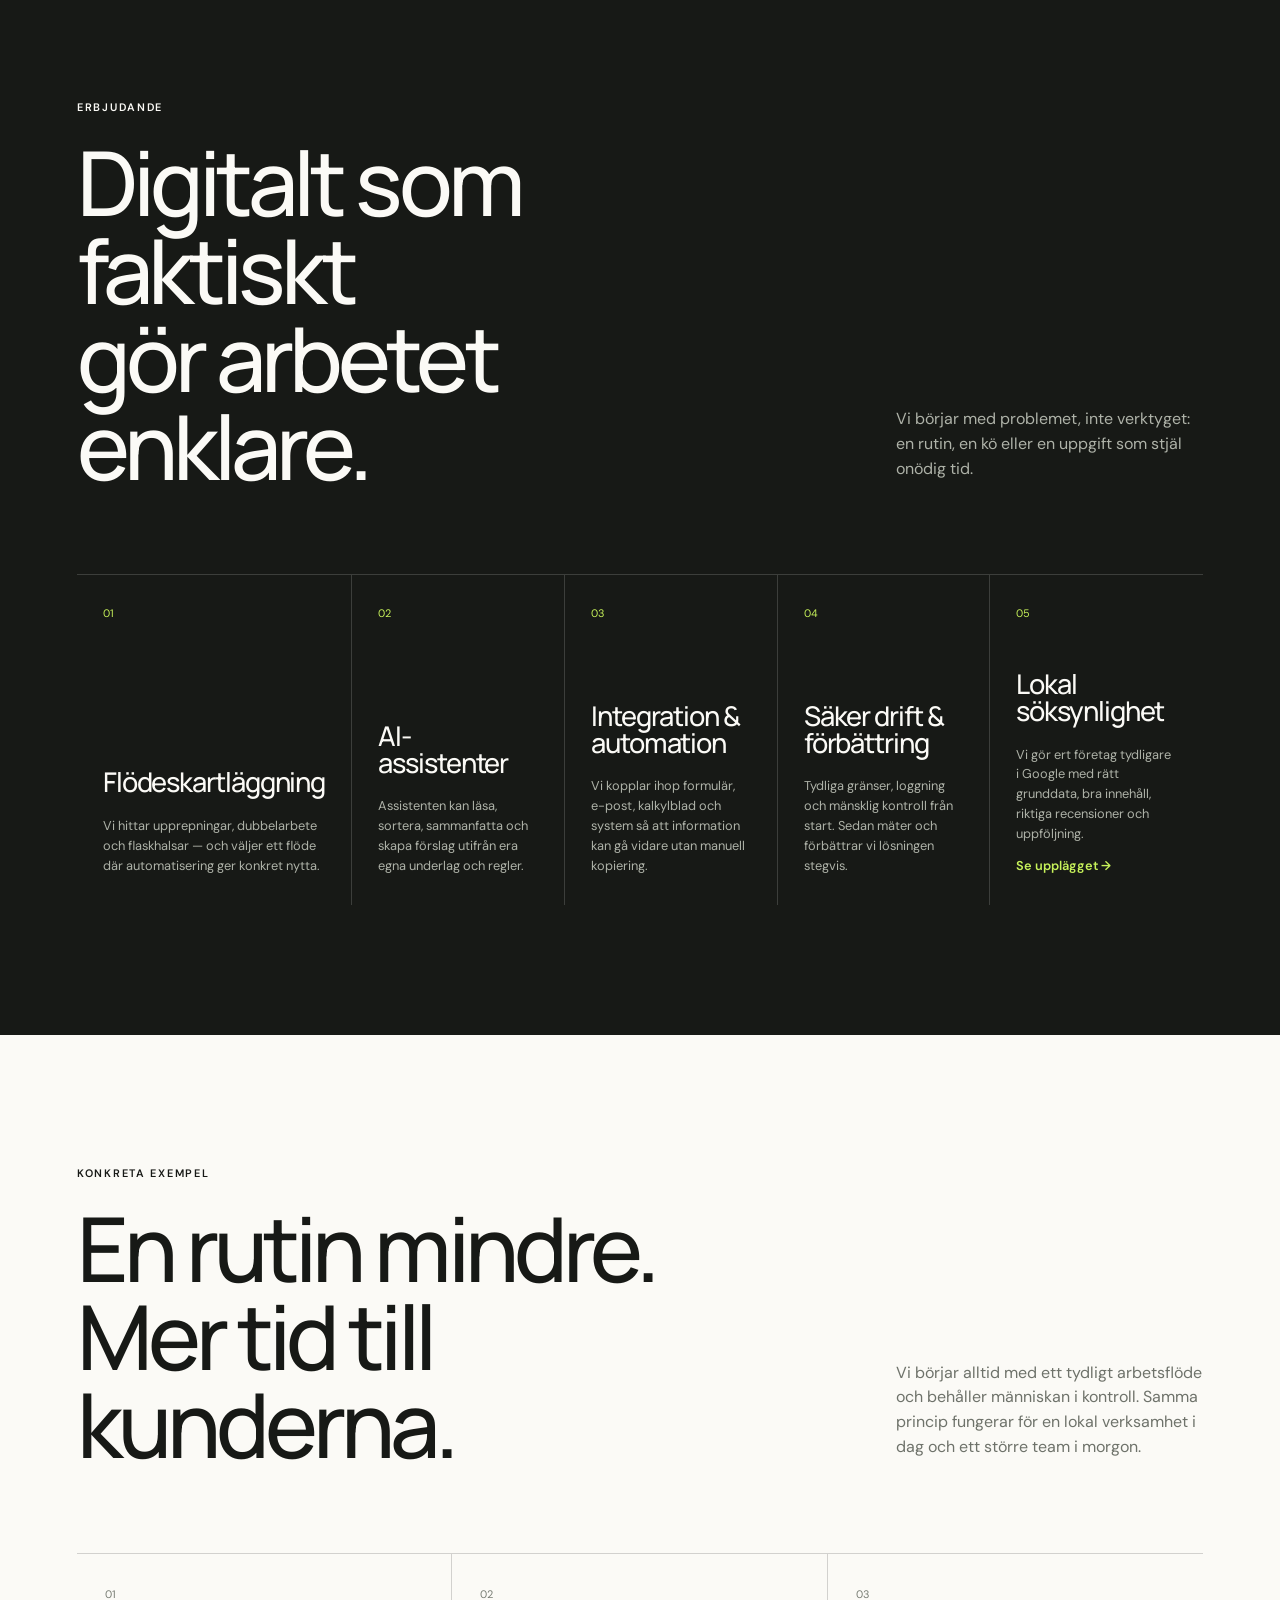
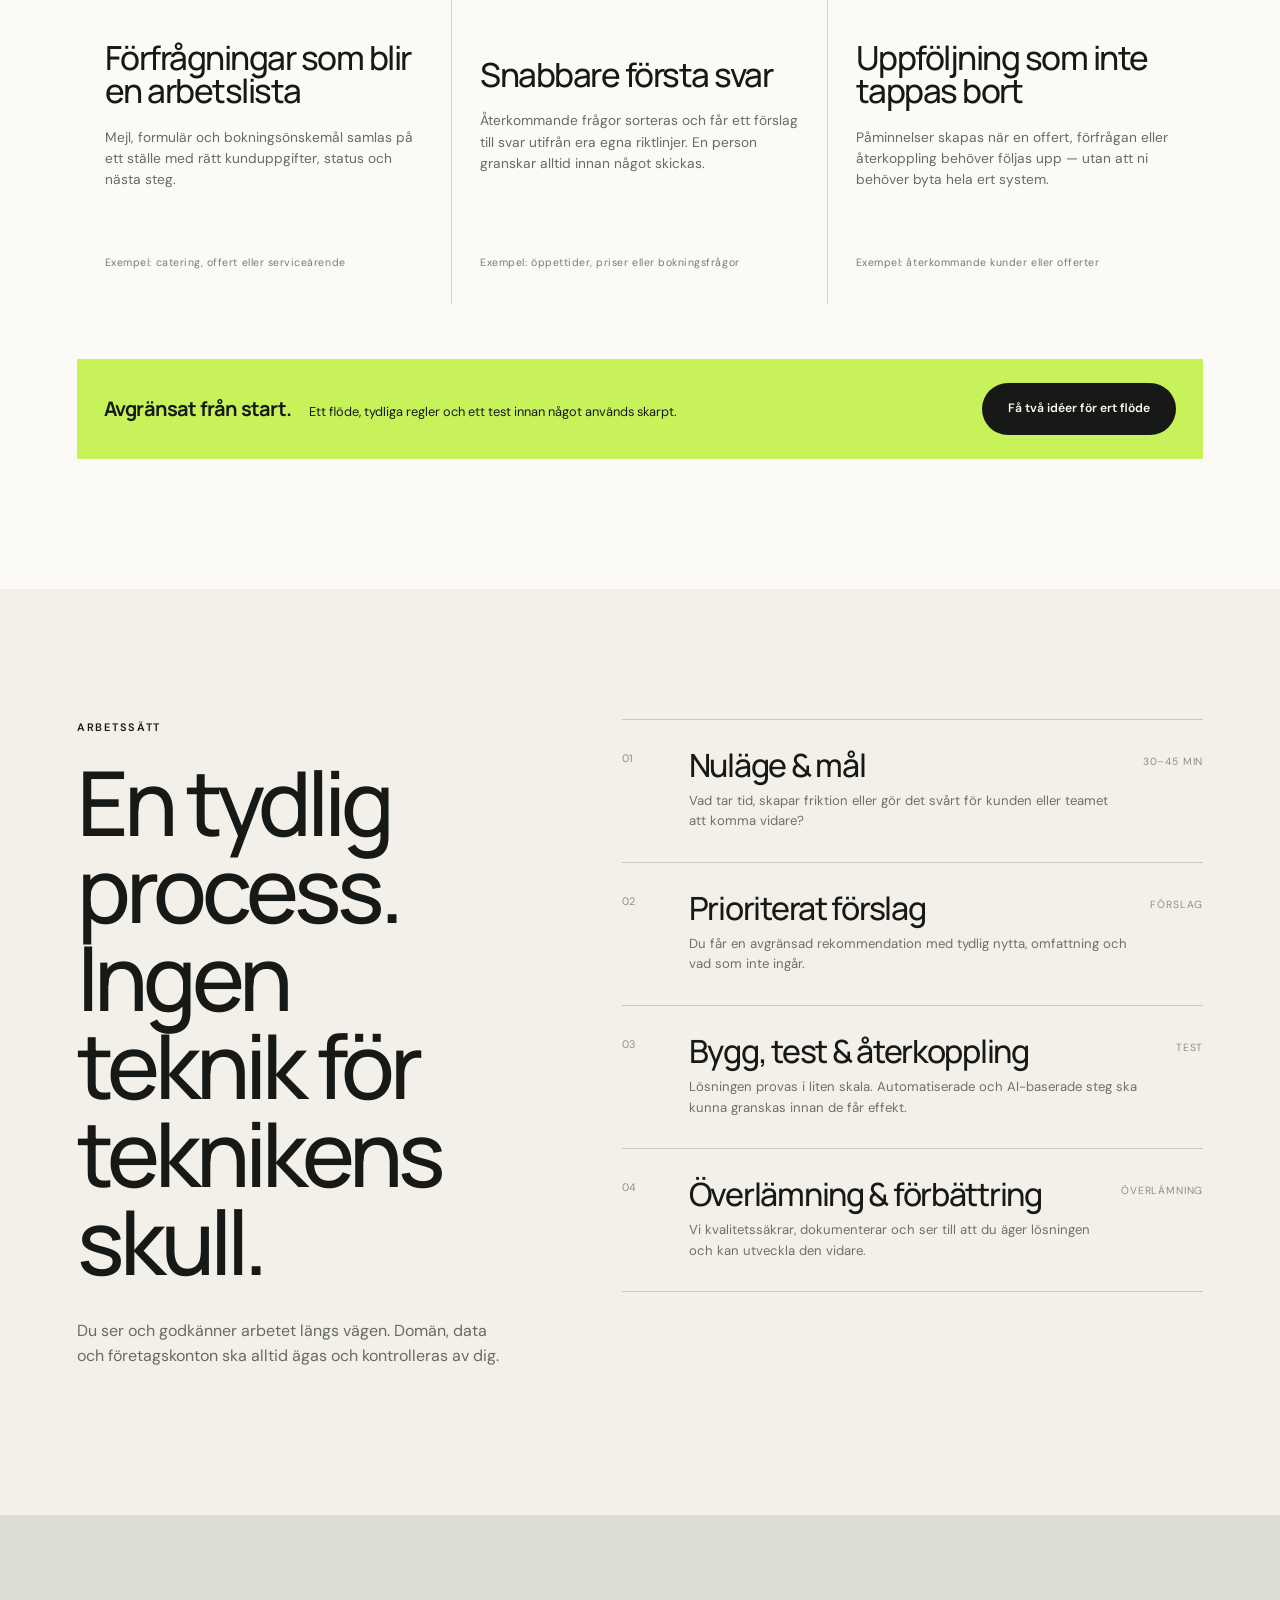
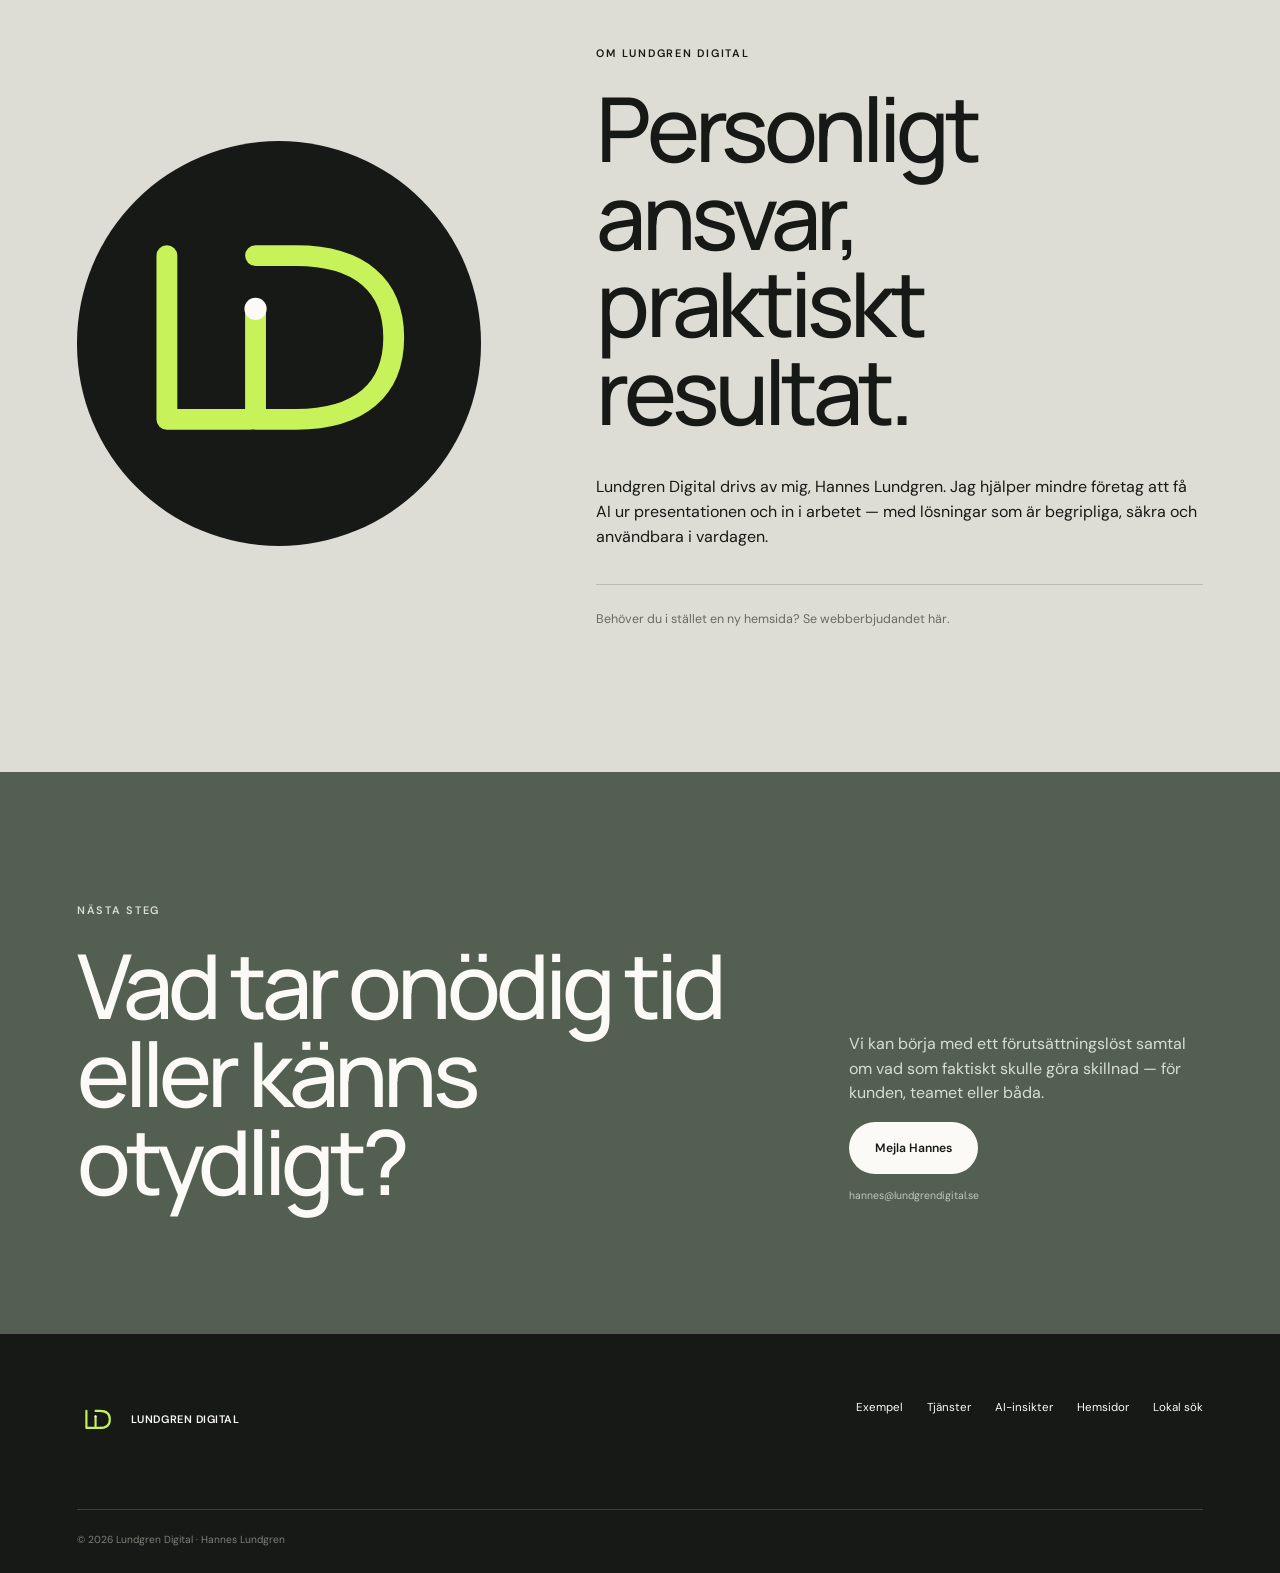
==== commit 9a9d92f6: "Optimize site for local search visibility" ====
--- a/index.html
+++ b/index.html
@@ -3,11 +3,11 @@
   <head>
     <meta charset="UTF-8" />
     <meta name="viewport" content="width=device-width, initial-scale=1.0" />
-    <meta name="description" content="Lundgren Digital bygger praktiska AI-automationer som minskar manuellt arbete och gör kundflöden smidigare." />
+    <meta name="description" content="Lundgren Digital hjälper mindre företag i Åkersberga och Stockholm med AI-automation, hemsidor och lokal söksynlighet." />
     <meta name="robots" content="index, follow" />
     <meta name="theme-color" content="#171916" />
     <meta property="og:title" content="Lundgren Digital — Praktisk AI-automation" />
-    <meta property="og:description" content="Praktiska AI-automationer för mindre företag." />
+    <meta property="og:description" content="AI-automation, hemsidor och lokal söksynlighet för mindre företag." />
     <meta property="og:type" content="website" />
     <meta property="og:locale" content="sv_SE" />
     <meta property="og:url" content="https://lundgrendigital.se/" />
@@ -18,13 +18,28 @@
     <link rel="alternate" hreflang="sv" href="https://lundgrendigital.se/" />
     <link rel="alternate" hreflang="en" href="https://lundgrendigital.se/en/" />
     <link rel="alternate" hreflang="x-default" href="https://lundgrendigital.se/" />
-    <title>Lundgren Digital — Praktisk AI-automation</title>
+    <title>Lundgren Digital — AI, hemsidor & lokal söksynlighet</title>
     <link rel="icon" href="favicon.svg" type="image/svg+xml" />
     <link rel="preconnect" href="https://fonts.googleapis.com" />
     <link rel="preconnect" href="https://fonts.gstatic.com" crossorigin />
     <link href="https://fonts.googleapis.com/css2?family=DM+Sans:wght@400;500;600&family=Manrope:wght@400;500;600&display=swap" rel="stylesheet" />
     <script>document.documentElement.classList.add("js");</script>
     <link rel="stylesheet" href="styles.css" />
+    <script type="application/ld+json">
+      {
+        "@context": "https://schema.org",
+        "@type": "ProfessionalService",
+        "name": "Lundgren Digital",
+        "url": "https://lundgrendigital.se/",
+        "email": "hannes@lundgrendigital.se",
+        "description": "AI-automation, hemsidor och lokal söksynlighet för mindre företag.",
+        "areaServed": [
+          { "@type": "City", "name": "Åkersberga" },
+          { "@type": "City", "name": "Stockholm" }
+        ],
+        "knowsAbout": ["AI-automation", "webbdesign", "lokal söksynlighet", "Google Business Profile"]
+      }
+    </script>
   </head>
   <body>
     <a class="skip-link" href="#main">Hoppa till innehåll</a>
@@ -48,11 +63,11 @@
         <div class="hero-status reveal"><span></span> Tar emot nya projekt</div>
         <div class="hero-grid">
           <div class="hero-copy reveal">
-            <p class="eyebrow">AI-automation · Arbetsflöden · Åkersberga & Stockholm</p>
-            <h1>Mindre manuellt.<br /><em>Mer gjort.</em></h1>
+            <p class="eyebrow">AI-automation · Hemsidor · Lokal sök · Åkersberga & Stockholm</p>
+            <h1>Färre hinder.<br /><em>Mer affär.</em></h1>
           </div>
           <div class="hero-side">
-            <p>Jag bygger avgränsade AI-lösningar som tar hand om återkommande administration, sorterar information och ser till att uppföljning inte faller mellan stolarna.</p>
+            <p>Jag hjälper mindre företag att automatisera vardagsarbete, få en tydligare hemsida och bli lättare att hitta när rätt kunder söker.</p>
             <div><a class="button button-accent" href="#exempel">Se vad som går att automatisera</a><a class="text-link" href="#tjanster">Utforska tjänster <span>↓</span></a></div>
           </div>
         </div>
@@ -94,7 +109,7 @@
           <article class="reveal"><span>02</span><h3>AI-assistenter</h3><p>Assistenten kan läsa, sortera, sammanfatta och skapa förslag utifrån era egna underlag och regler.</p></article>
           <article class="reveal"><span>03</span><h3>Integration & automation</h3><p>Vi kopplar ihop formulär, e-post, kalkylblad och system så att information kan gå vidare utan manuell kopiering.</p></article>
           <article class="reveal"><span>04</span><h3>Säker drift & förbättring</h3><p>Tydliga gränser, loggning och mänsklig kontroll från start. Sedan mäter och förbättrar vi lösningen stegvis.</p></article>
-          <article class="reveal"><span>05</span><h3>Lokal söksynlighet</h3><p>Vi gör ert företag tydligare i Google med rätt grunddata, bra innehåll, riktiga recensioner och uppföljning.</p></article>
+          <article class="reveal"><span>05</span><h3>Lokal söksynlighet</h3><p>Vi gör ert företag tydligare i Google med rätt grunddata, bra innehåll, riktiga recensioner och uppföljning. <a class="service-link" href="lokal-sok/">Se upplägget →</a></p></article>
         </div>
       </section>
 
--- a/styles.css
+++ b/styles.css
@@ -85,6 +85,7 @@
 .service-grid span { color: var(--accent); font-size: .68rem; }
 .service-grid h3 { margin: auto 0 20px; font-size: 1.7rem; letter-spacing: -.04em; }
 .service-grid p { margin: 0; color: #aeb2a8; font-size: .8rem; }
+.service-link { display: inline-block; margin-top: 12px; color: var(--accent); font-weight: 600; }
 
 .workflow-examples { background: var(--white); }
 .workflow-grid { display: grid; grid-template-columns: repeat(3, 1fr); border-top: 1px solid var(--line-light); }
